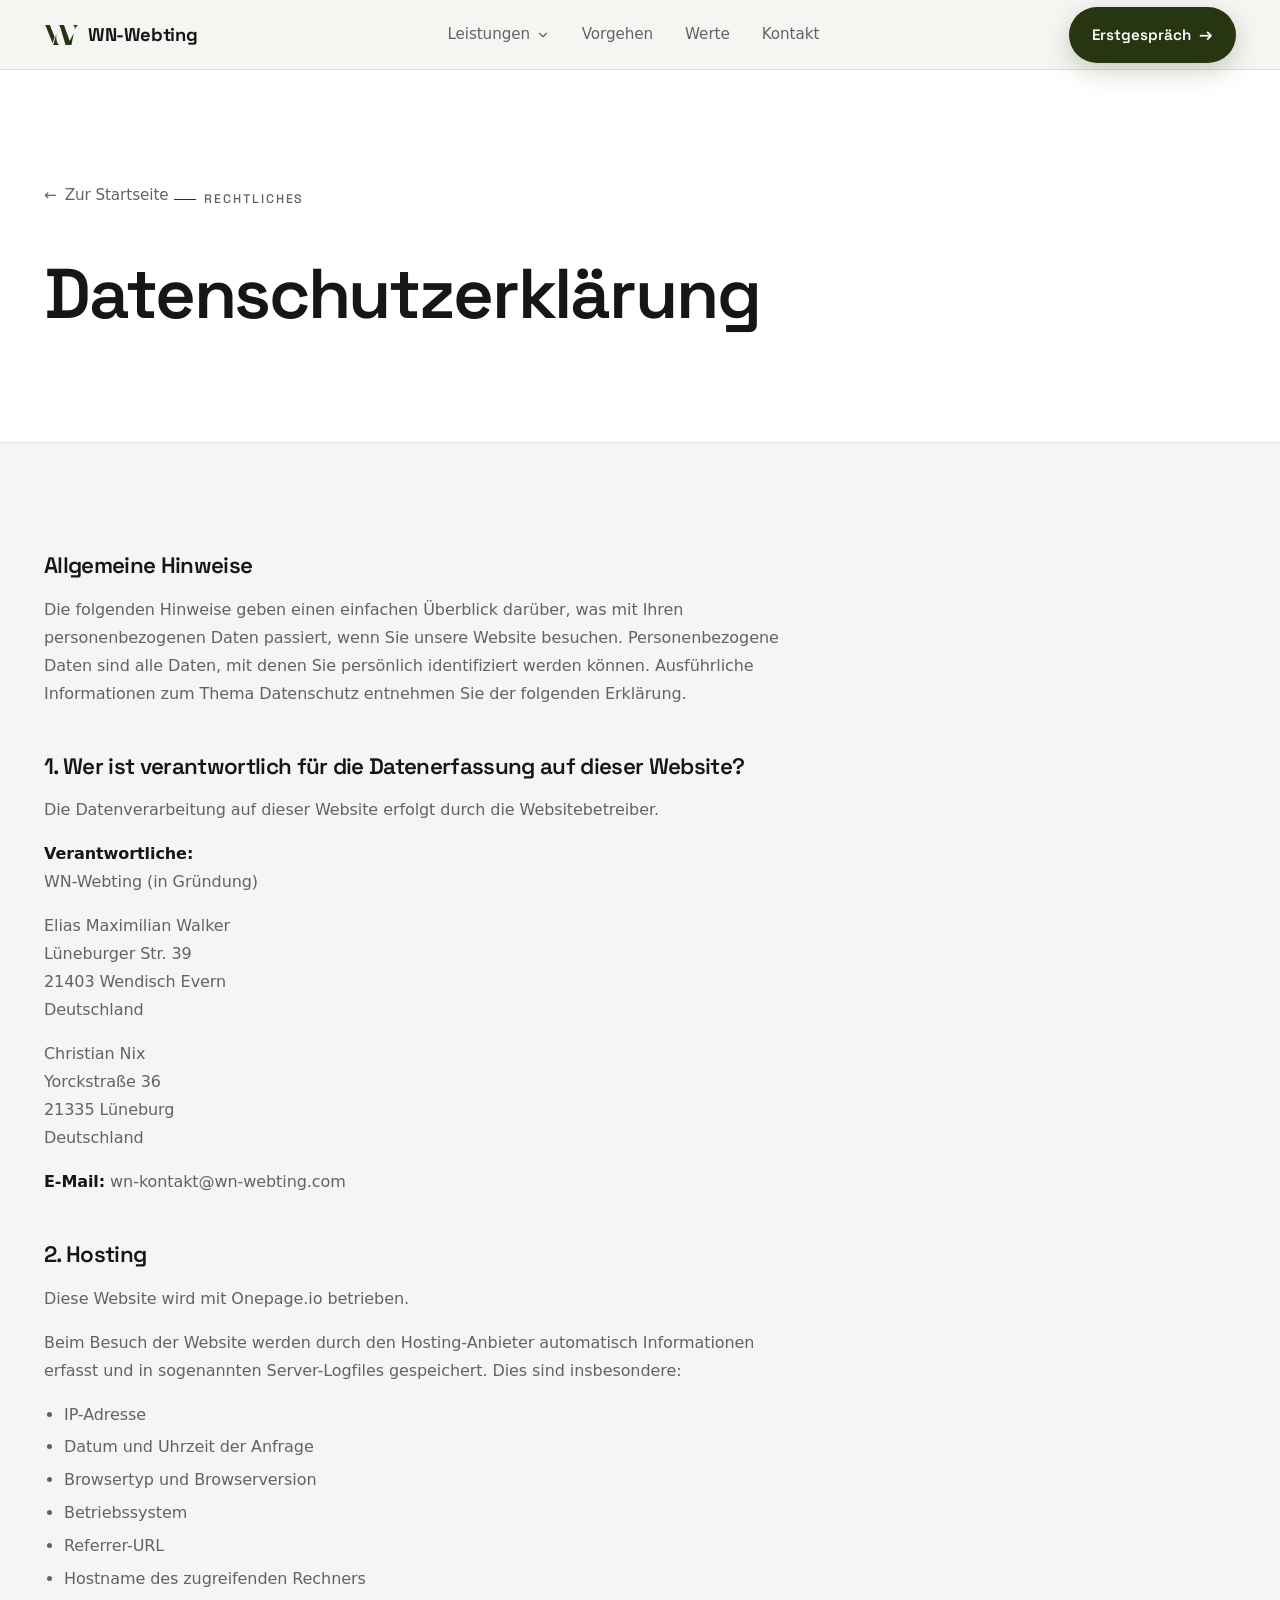
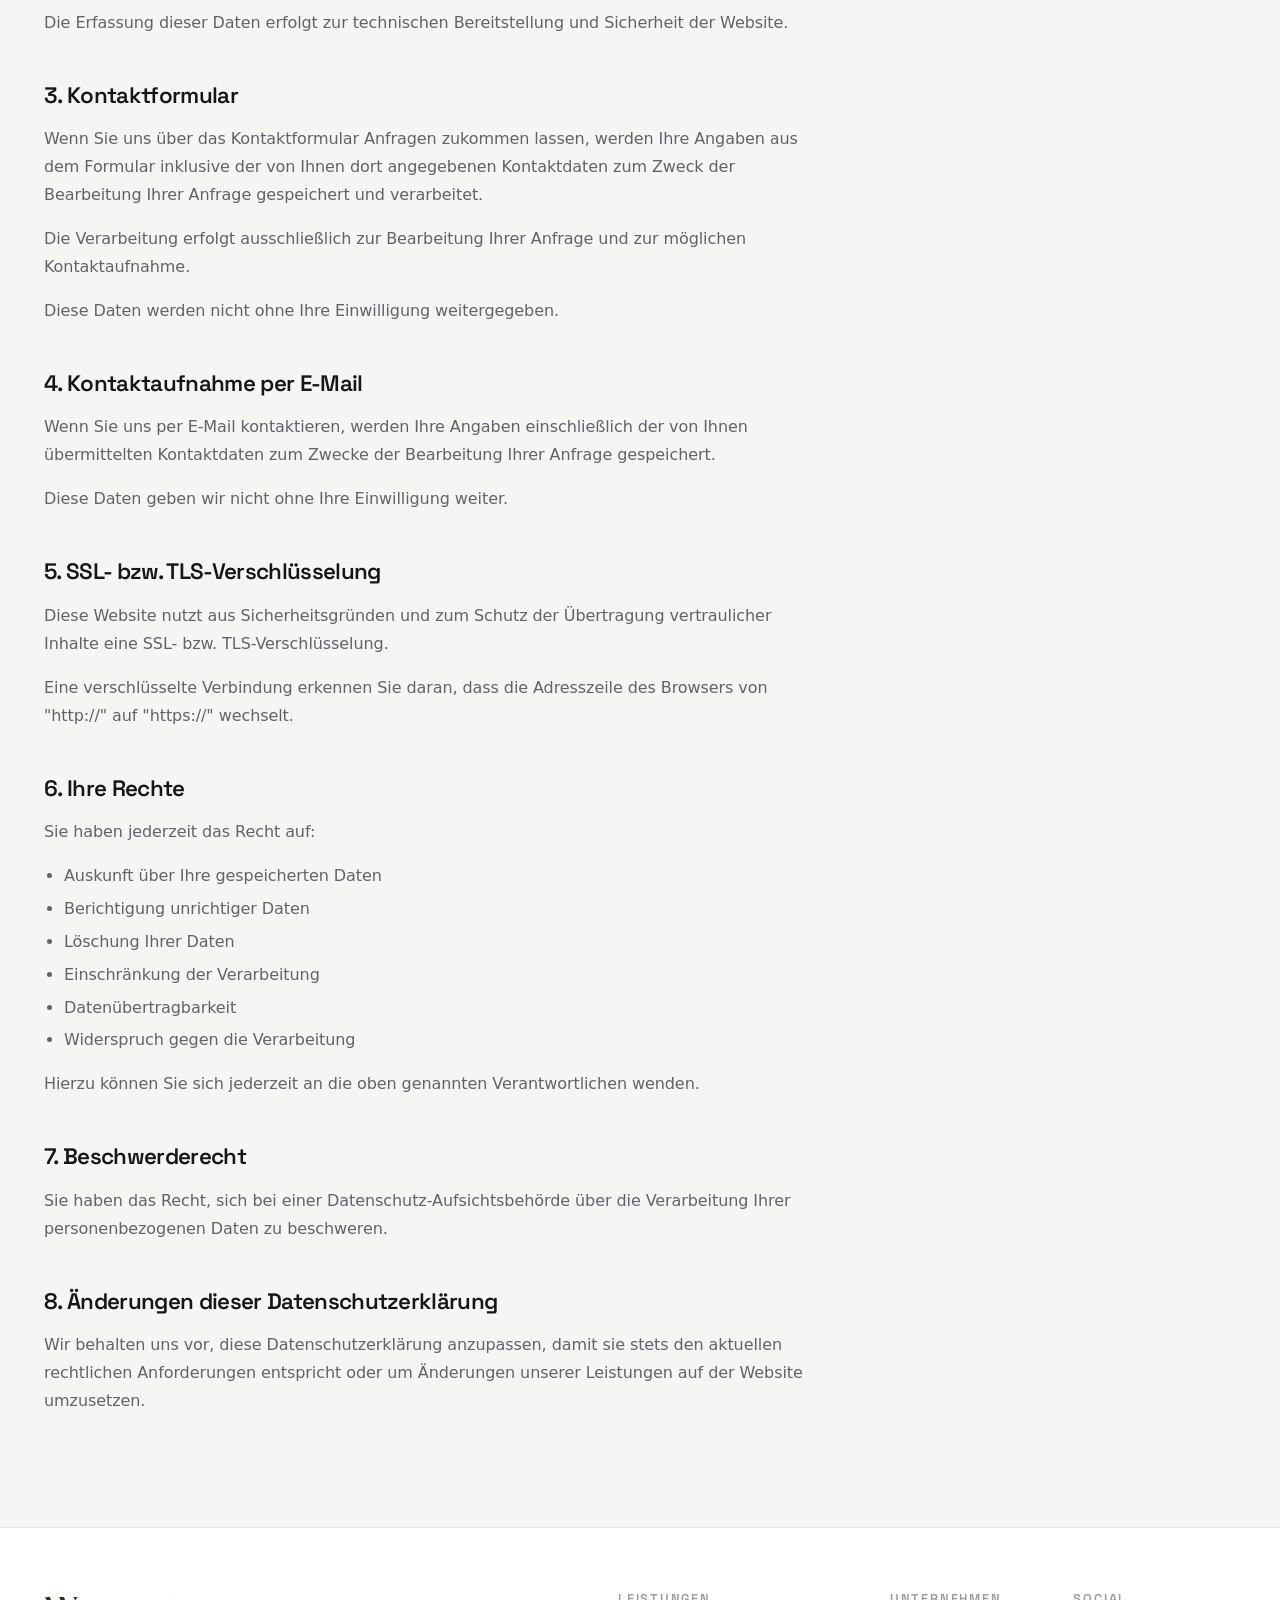
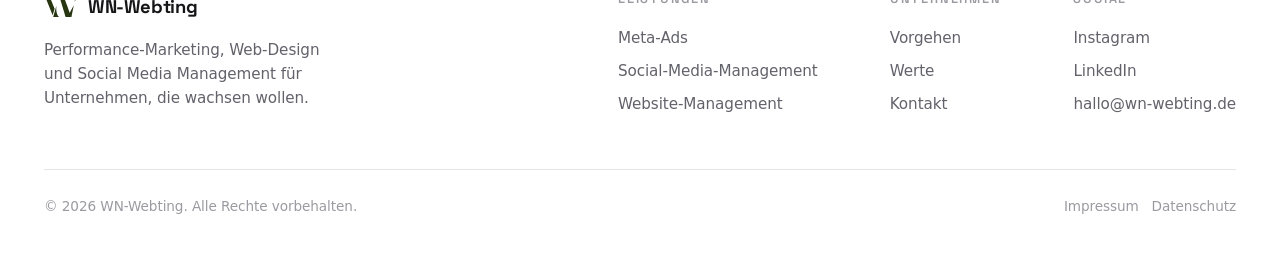
==== datenschutz.html @ 2125e06b "Add files via upload" ====
<!doctype html>
<html lang="de">
<head>
<meta charset="utf-8" />
<meta name="viewport" content="width=device-width, initial-scale=1" />
<title>Datenschutz | WN-Webting</title>
<meta name="description" content="Datenschutzerklärung von WN-Webting: welche Daten wir erheben und wie wir sie verarbeiten." />
<meta name="robots" content="noindex, nofollow" />
<link rel="preconnect" href="https://fonts.googleapis.com" />
<link rel="preconnect" href="https://fonts.gstatic.com" crossorigin />
<link href="https://fonts.googleapis.com/css2?family=Space+Grotesk:wght@400;500;600;700&display=swap" rel="stylesheet" />
<link rel="stylesheet" href="styles.css" />
</head>
<body>

<header class="nav">
  <div class="wrap">
    <a href="index.html" class="brand"><img class="brand-logo" src="logo.svg" alt="WN-Webting Logo" />WN-Webting</a>
    <nav class="nav-links">
      <div class="nav-item">
        <a href="index.html#leistungen">Leistungen <svg class="nav-chevron" viewBox="0 0 24 24" fill="none" stroke="currentColor" stroke-width="2" stroke-linecap="round" stroke-linejoin="round" aria-hidden="true"><path d="M6 9l6 6 6-6"/></svg></a>
        <div class="nav-dropdown">
          <a href="meta-ads.html">Meta-Ads</a>
          <a href="social-media-management.html">Social-Media-Management</a>
          <a href="website-management.html">Website-Management</a>
        </div>
      </div>
      <a href="index.html#vorgehen">Vorgehen</a>
      <a href="index.html#werte">Werte</a>
      <a href="index.html#kontakt">Kontakt</a>
    </nav>
    <div class="nav-cta">
      <a href="index.html#kontakt" class="btn btn-primary" data-magnetic>Erstgespräch <span class="btn-arrow">&rarr;</span></a>
    </div>
  </div>
</header>

<!-- PAGE HERO -->
<section class="page-hero">
  <div class="wrap">
    <a href="index.html" class="back-link"><span aria-hidden="true">&larr;</span> Zur Startseite</a>
    <span class="eyebrow">Rechtliches</span>
    <h1>Datenschutzerklärung</h1>
  </div>
</section>

<!-- LEGAL CONTENT -->
<section>
  <div class="wrap">
    <div class="legal-wrap">

      <div class="legal-block reveal">
        <h2>Allgemeine Hinweise</h2>
        <p>Die folgenden Hinweise geben einen einfachen Überblick darüber, was mit Ihren personenbezogenen Daten passiert, wenn Sie unsere Website besuchen. Personenbezogene Daten sind alle Daten, mit denen Sie persönlich identifiziert werden können. Ausführliche Informationen zum Thema Datenschutz entnehmen Sie der folgenden Erklärung.</p>
      </div>

      <div class="legal-block reveal">
        <h2>1. Wer ist verantwortlich für die Datenerfassung auf dieser Website?</h2>
        <p>Die Datenverarbeitung auf dieser Website erfolgt durch die Websitebetreiber.</p>
        <p>
          <strong>Verantwortliche:</strong><br />
          WN-Webting (in Gründung)
        </p>
        <p>
          Elias Maximilian Walker<br />
          Lüneburger Str. 39<br />
          21403 Wendisch Evern<br />
          Deutschland
        </p>
        <p>
          Christian Nix<br />
          Yorckstraße 36<br />
          21335 Lüneburg<br />
          Deutschland
        </p>
        <p><strong>E-Mail:</strong> wn-kontakt@wn-webting.com</p>
      </div>

      <div class="legal-block reveal">
        <h2>2. Hosting</h2>
        <p>Diese Website wird mit Onepage.io betrieben.</p>
        <p>Beim Besuch der Website werden durch den Hosting-Anbieter automatisch Informationen erfasst und in sogenannten Server-Logfiles gespeichert. Dies sind insbesondere:</p>
        <ul>
          <li>IP-Adresse</li>
          <li>Datum und Uhrzeit der Anfrage</li>
          <li>Browsertyp und Browserversion</li>
          <li>Betriebssystem</li>
          <li>Referrer-URL</li>
          <li>Hostname des zugreifenden Rechners</li>
        </ul>
        <p>Die Erfassung dieser Daten erfolgt zur technischen Bereitstellung und Sicherheit der Website.</p>
      </div>

      <div class="legal-block reveal">
        <h2>3. Kontaktformular</h2>
        <p>Wenn Sie uns über das Kontaktformular Anfragen zukommen lassen, werden Ihre Angaben aus dem Formular inklusive der von Ihnen dort angegebenen Kontaktdaten zum Zweck der Bearbeitung Ihrer Anfrage gespeichert und verarbeitet.</p>
        <p>Die Verarbeitung erfolgt ausschließlich zur Bearbeitung Ihrer Anfrage und zur möglichen Kontaktaufnahme.</p>
        <p>Diese Daten werden nicht ohne Ihre Einwilligung weitergegeben.</p>
      </div>

      <div class="legal-block reveal">
        <h2>4. Kontaktaufnahme per E-Mail</h2>
        <p>Wenn Sie uns per E-Mail kontaktieren, werden Ihre Angaben einschließlich der von Ihnen übermittelten Kontaktdaten zum Zwecke der Bearbeitung Ihrer Anfrage gespeichert.</p>
        <p>Diese Daten geben wir nicht ohne Ihre Einwilligung weiter.</p>
      </div>

      <div class="legal-block reveal">
        <h2>5. SSL- bzw. TLS-Verschlüsselung</h2>
        <p>Diese Website nutzt aus Sicherheitsgründen und zum Schutz der Übertragung vertraulicher Inhalte eine SSL- bzw. TLS-Verschlüsselung.</p>
        <p>Eine verschlüsselte Verbindung erkennen Sie daran, dass die Adresszeile des Browsers von "http://" auf "https://" wechselt.</p>
      </div>

      <div class="legal-block reveal">
        <h2>6. Ihre Rechte</h2>
        <p>Sie haben jederzeit das Recht auf:</p>
        <ul>
          <li>Auskunft über Ihre gespeicherten Daten</li>
          <li>Berichtigung unrichtiger Daten</li>
          <li>Löschung Ihrer Daten</li>
          <li>Einschränkung der Verarbeitung</li>
          <li>Datenübertragbarkeit</li>
          <li>Widerspruch gegen die Verarbeitung</li>
        </ul>
        <p>Hierzu können Sie sich jederzeit an die oben genannten Verantwortlichen wenden.</p>
      </div>

      <div class="legal-block reveal">
        <h2>7. Beschwerderecht</h2>
        <p>Sie haben das Recht, sich bei einer Datenschutz-Aufsichtsbehörde über die Verarbeitung Ihrer personenbezogenen Daten zu beschweren.</p>
      </div>

      <div class="legal-block reveal">
        <h2>8. Änderungen dieser Datenschutzerklärung</h2>
        <p>Wir behalten uns vor, diese Datenschutzerklärung anzupassen, damit sie stets den aktuellen rechtlichen Anforderungen entspricht oder um Änderungen unserer Leistungen auf der Website umzusetzen.</p>
      </div>

    </div>
  </div>
</section>

<footer>
  <div class="wrap">
    <div class="foot-top">
      <div class="foot-brand">
        <div class="brand"><img class="brand-logo" src="logo.svg" alt="WN-Webting Logo" />WN-Webting</div>
        <p>Performance-Marketing, Web-Design und Social Media Management für Unternehmen, die wachsen wollen.</p>
      </div>
      <div class="foot-cols">
        <div class="foot-col">
          <h4>Leistungen</h4>
          <a href="meta-ads.html">Meta-Ads</a>
          <a href="social-media-management.html">Social-Media-Management</a>
          <a href="website-management.html">Website-Management</a>
        </div>
        <div class="foot-col">
          <h4>Unternehmen</h4>
          <a href="index.html#vorgehen">Vorgehen</a>
          <a href="index.html#werte">Werte</a>
          <a href="index.html#kontakt">Kontakt</a>
        </div>
        <div class="foot-col">
          <h4>Social</h4>
          <a href="#" rel="noopener">Instagram</a>
          <a href="#" rel="noopener">LinkedIn</a>
          <a href="mailto:hallo@wn-webting.de">hallo@wn-webting.de</a>
        </div>
      </div>
    </div>
    <div class="foot-bottom">
      <span>&copy; 2026 WN-Webting. Alle Rechte vorbehalten.</span>
      <span><a href="impressum.html">Impressum</a> &nbsp; <a href="datenschutz.html">Datenschutz</a></span>
    </div>
  </div>
</footer>

<script src="app.js"></script>
</body>
</html>
---- styles.css ----
/* ============================================================
   WN-Webting - shared design system (used by all pages)
   Theme lock: LIGHT for the whole site.
   Accent lock: ONE accent (dark olive green #273610) for all action colors.
   Shape rule: media/surfaces = 16px, buttons = pill, inputs = 10px.
   Fonts: Space Grotesk (display) + system sans (body).
   ============================================================ */

:root{
  --bg:        #f5f5f3;   /* clean warm off-white */
  --bg-2:      #ffffff;   /* elevated surface / cards */
  --bg-3:      #ecebe7;   /* tinted band */
  --text:      #161618;
  --muted:     #62626b;
  --muted-2:   #9a9aa1;
  --line:      rgba(0,0,0,.10);
  --line-2:    rgba(0,0,0,.15);
  --accent:    #273610;   /* standout action color - single accent */
  --accent-hover:#34481a;
  --accent-ink:#ffffff;   /* text ON the accent */
  --radius:    16px;
  --radius-sm: 10px;
  --maxw:      1240px;
  --ease:      cubic-bezier(.16,1,.3,1);
  --sans:      system-ui, -apple-system, "Segoe UI", Roboto, Helvetica, Arial, sans-serif;
  --display:   "Space Grotesk", var(--sans);
}

*{ box-sizing:border-box; }
html{ scroll-behavior:smooth; -webkit-text-size-adjust:100%; }
body{
  margin:0;
  background:var(--bg);
  color:var(--text);
  font-family:var(--sans);
  font-size:16px;
  line-height:1.6;
  letter-spacing:-.005em;
  -webkit-font-smoothing:antialiased;
  overflow-x:hidden;
}
h1,h2,h3,h4{ font-family:var(--display); font-weight:600; line-height:1.02; letter-spacing:-.03em; margin:0; }
p{ margin:0; }
a{ color:inherit; text-decoration:none; }
img{ display:block; max-width:100%; }
.wrap{ width:100%; max-width:var(--maxw); margin:0 auto; padding:0 24px; }
.muted{ color:var(--muted); }
.accent{ color:var(--accent); }

/* ---------- buttons (pill) ---------- */
.btn{
  display:inline-flex; align-items:center; gap:.55rem;
  font-family:var(--display); font-weight:600; font-size:.95rem;
  padding:.85rem 1.4rem; border-radius:999px;
  border:1px solid transparent; cursor:pointer;
  transition:transform .18s var(--ease), background .2s var(--ease), color .2s var(--ease), border-color .2s var(--ease);
  will-change:transform; white-space:nowrap;
}
.btn:active{ transform:translateY(1px) scale(.985); }
.btn-primary{ background:var(--accent); color:var(--accent-ink); box-shadow:0 8px 24px rgba(39,54,16,.22); }
.btn-primary:hover{ background:var(--accent-hover); }
.btn-ghost{ background:transparent; color:var(--text); border-color:var(--line-2); }
.btn-ghost:hover{ border-color:var(--text); }
.btn-arrow{ font-size:1.1em; transition:transform .2s var(--ease); }
.btn:hover .btn-arrow{ transform:translateX(3px); }

/* eyebrow (rationed: max 1 per 3 sections) */
.eyebrow{
  display:inline-flex; align-items:center; gap:.5rem;
  font-family:var(--display); font-size:.78rem; font-weight:500;
  letter-spacing:.16em; text-transform:uppercase; color:var(--muted);
}
.eyebrow::before{ content:""; width:22px; height:1px; background:var(--accent); }

/* ---------- nav ---------- */
header.nav{
  position:sticky; top:0; z-index:50; height:70px;
  display:flex; align-items:center;
  background:rgba(245,245,243,.78);
  backdrop-filter:blur(14px) saturate(140%);
  -webkit-backdrop-filter:blur(14px) saturate(140%);
  border-bottom:1px solid var(--line);
}
.nav .wrap{ display:flex; align-items:center; justify-content:space-between; gap:1.5rem; }
.brand{ font-family:var(--display); font-weight:700; font-size:1.15rem; letter-spacing:-.02em; display:flex; align-items:center; gap:.55rem; }
.brand .dot{ width:9px; height:9px; border-radius:999px; background:var(--accent); box-shadow:0 0 12px rgba(39,54,16,.6); flex:0 0 auto; }
.brand-logo{ height:20px; width:auto; flex:0 0 auto; border-radius:3px; display:block; }
.nav-links{ display:flex; align-items:center; gap:2rem; }
.nav-links a{ font-size:.95rem; color:var(--muted); transition:color .2s var(--ease); }
.nav-links a:hover{ color:var(--text); }
.nav-cta{ display:flex; align-items:center; gap:1rem; }

/* ---------- nav dropdown (hover to reveal service subpages) ---------- */
.nav-item{ position:relative; display:flex; align-items:center; }
.nav-item > a{ display:flex; align-items:center; gap:.35rem; }
.nav-chevron{ width:14px; height:14px; transition:transform .2s var(--ease); }
.nav-item:hover .nav-chevron{ transform:rotate(180deg); }
/* invisible bridge: keeps the item "hovered" while the cursor crosses the
   gap between the link and the dropdown, so the menu doesn't close early. */
.nav-item::after{
  content:""; position:absolute; top:100%; left:50%; transform:translateX(-50%);
  width:240px; height:14px;
}
.nav-dropdown{
  position:absolute; top:calc(100% + 10px); left:50%; transform:translate(-50%, 4px);
  min-width:230px; padding:6px;
  background:rgba(245,245,243,.7);
  backdrop-filter:blur(20px) saturate(160%);
  -webkit-backdrop-filter:blur(20px) saturate(160%);
  border:1px solid rgba(0,0,0,.06); border-radius:var(--radius-sm);
  box-shadow:0 16px 40px rgba(0,0,0,.07);
  display:flex; flex-direction:column; gap:1px;
  opacity:0; visibility:hidden; pointer-events:none;
  transition:opacity .16s var(--ease), transform .16s var(--ease), visibility .16s;
  z-index:60;
}
.nav-item:hover .nav-dropdown,
.nav-dropdown:hover{
  opacity:1; visibility:visible; pointer-events:auto; transform:translate(-50%, 0);
}
.nav-dropdown a{
  font-size:.88rem; font-weight:500; color:var(--muted); padding:.6rem .75rem; border-radius:7px;
  transition:background .15s var(--ease), color .15s var(--ease);
}
.nav-dropdown a:hover{ background:rgba(0,0,0,.05); color:var(--text); }

/* ---------- hero (scroll-morph image field, centered composition) ---------- */
.hero{ position:relative; height:100dvh; min-height:640px; overflow:hidden; }
.hero-stage{ position:absolute; inset:0; z-index:1; }
.hero-card{
  position:absolute; left:50%; top:50%;
  width:64px; height:90px; margin:-45px 0 0 -32px;
  border-radius:12px; overflow:hidden; will-change:transform,opacity;
  box-shadow:0 10px 26px rgba(0,0,0,.14); background:#ddd;
}
.hero-card img{ width:100%; height:100%; object-fit:cover; filter:grayscale(1) contrast(1.03); }
.hero-card::after{ content:""; position:absolute; inset:0; background:rgba(39,54,16,.06); }

.hero-center{
  position:absolute; inset:0; z-index:10; pointer-events:none;
  display:flex; flex-direction:column; align-items:center; justify-content:center;
  text-align:center; padding:0 24px;
}
/* soft spotlight scrim: keeps copy readable above the image ring on every screen.
   z-index:-1 sits above the card stage (z1) but below the hero text. */
.hero-center::before{
  content:""; position:absolute; left:50%; top:50%; transform:translate(-50%,-50%);
  width:min(760px,94vw); height:min(560px,72vh); z-index:-1; pointer-events:none;
  background:radial-gradient(closest-side, var(--bg) 46%, rgba(245,245,243,.7) 66%, rgba(245,245,243,0) 82%);
  filter:blur(6px);
}
.hero-center > *{ pointer-events:auto; }
.hero-center .eyebrow{ justify-content:center; }
.hero h1{ font-size:clamp(2.6rem, 6.4vw, 5rem); margin:1.2rem 0 0; max-width:16ch; }
.hero h1 em{ font-style:italic; color:var(--accent); }
.hero-sub{ font-size:1.12rem; color:var(--muted); margin:1.3rem auto 0; max-width:38ch; }
.hero-actions{ display:flex; gap:.9rem; margin-top:2rem; flex-wrap:wrap; justify-content:center; }

/* ---------- logo marquee (the ONE marquee on the page) ---------- */
.proof{ border-top:1px solid var(--line); border-bottom:1px solid var(--line); padding:34px 0; background:var(--bg-2); }
.proof-label{ text-align:center; font-size:.85rem; color:var(--muted-2); margin-bottom:22px; }
.marquee{ position:relative; overflow:hidden; -webkit-mask-image:linear-gradient(90deg, transparent, #000 12%, #000 88%, transparent); mask-image:linear-gradient(90deg, transparent, #000 12%, #000 88%, transparent); }
.marquee-track{ display:flex; gap:64px; width:max-content; animation:scroll 34s linear infinite; }
.marquee:hover .marquee-track{ animation-play-state:paused; }
.marquee img{ height:26px; opacity:.5; filter:grayscale(1); transition:opacity .2s var(--ease); }
.marquee img:hover{ opacity:1; }
@keyframes scroll{ to{ transform:translateX(-50%); } }

/* ---------- section shell ---------- */
section:not(.hero){ padding:112px 0; }
.sec-head{ max-width:60ch; margin-bottom:56px; }
.sec-head h2{ font-size:clamp(2rem, 4vw, 3.1rem); margin-top:1rem; }
.sec-head p{ color:var(--muted); margin-top:1.1rem; font-size:1.08rem; }

/* ---------- services (3 cards: image, title, text, button) ---------- */
.services-grid{ display:grid; grid-template-columns:repeat(3,1fr); gap:28px; }
.service-card{ display:flex; flex-direction:column; }
.service-media{ border-radius:var(--radius); overflow:hidden; aspect-ratio:16/11; margin-bottom:26px; background:var(--bg-3); }
.service-media img{ width:100%; height:100%; object-fit:cover; transition:transform .6s var(--ease); }
.service-card:hover .service-media img{ transform:scale(1.03); }
.photo-muted{ filter:grayscale(0.9) contrast(1.05) brightness(0.97); }
.service-card h3{ font-size:1.65rem; margin:0 0 1rem; }
.service-card p{ color:var(--muted); font-size:1rem; flex:1 0 auto; }
.service-card .btn{ margin-top:1.8rem; align-self:flex-start; }

/* ---------- results band (full-width metrics, no cards) ---------- */
.results{ background:var(--bg-3); border-top:1px solid var(--line); border-bottom:1px solid var(--line); }
.metrics{ display:grid; grid-template-columns:repeat(4,1fr); gap:0; }
.metric{ padding:14px 28px 14px 0; border-right:1px solid var(--line); }
.metric:last-child{ border-right:none; }
.metric b{ font-family:var(--display); font-weight:600; font-size:clamp(2.6rem,5vw,3.8rem); line-height:1; display:block; letter-spacing:-.04em; }
.metric span{ display:block; margin-top:.7rem; color:var(--muted); font-size:.98rem; }
.results-note{ margin-top:34px; font-size:.82rem; color:var(--muted-2); }

/* ---------- process (4 numbered cards with icon) ---------- */
.process-grid{ display:grid; grid-template-columns:repeat(4,1fr); gap:22px; }
.pstep{
  background:var(--bg-2); border:1px solid var(--line); border-radius:var(--radius);
  padding:34px 28px;
  transition:transform .25s var(--ease), box-shadow .25s var(--ease);
}
.pstep:hover{ transform:translateY(-3px); box-shadow:0 18px 40px rgba(0,0,0,.06); }
.pstep-n{ font-family:var(--display); font-size:2.2rem; font-weight:700; letter-spacing:-.04em; }
.icon-tile{
  width:56px; height:56px; border-radius:14px; background:var(--bg-3);
  display:flex; align-items:center; justify-content:center; margin:24px 0 20px;
  color:var(--text);
}
.icon-tile svg{ width:26px; height:26px; }
.pstep h3{ font-size:1.35rem; margin:0 0 .7rem; }
.pstep p{ color:var(--muted); font-size:.98rem; }

/* ---------- values (left headline + 2x2 card grid) ---------- */
.values-layout{ display:grid; grid-template-columns:1fr 1.15fr; gap:64px; align-items:start; }
.values-head h2{ font-size:clamp(2rem,4vw,3.1rem); }
.values-head p{ color:var(--muted); margin-top:1.2rem; font-size:1.08rem; max-width:44ch; }
.values-grid{ display:grid; grid-template-columns:1fr 1fr; gap:20px; }
.value-card{
  background:var(--bg-2); border:1px solid var(--line); border-radius:var(--radius);
  padding:32px 28px;
  transition:transform .25s var(--ease), box-shadow .25s var(--ease);
}
.value-card:hover{ transform:translateY(-3px); box-shadow:0 18px 40px rgba(0,0,0,.06); }
.value-card .icon-tile{ margin:0 0 20px; }
.value-card h3{ font-size:1.25rem; margin:0 0 .7rem; }
.value-card p{ color:var(--muted); font-size:.95rem; }

/* ---------- CTA + form ---------- */
.cta-inner{
  border:1px solid var(--line-2); border-radius:calc(var(--radius) + 6px);
  background:
    radial-gradient(120% 120% at 100% 0%, rgba(39,54,16,.08), transparent 55%),
    var(--bg-2);
  padding:64px; display:grid; grid-template-columns:1fr 1fr; gap:56px; align-items:center;
}
.cta-inner h2{ font-size:clamp(2rem,4vw,3rem); }
.cta-inner p{ color:var(--muted); margin-top:1.2rem; max-width:40ch; }
form{ display:grid; gap:18px; }
.field{ display:grid; gap:8px; }
.field label{ font-size:.86rem; color:var(--text); font-family:var(--display); font-weight:500; }
.field input, .field textarea, .field select{
  width:100%; background:var(--bg); border:1px solid var(--line-2); color:var(--text);
  border-radius:var(--radius-sm); padding:.85rem 1rem; font-family:var(--sans); font-size:1rem;
  transition:border-color .2s var(--ease), box-shadow .2s var(--ease);
}
.field input::placeholder, .field textarea::placeholder{ color:var(--muted-2); }
.field input:focus, .field textarea:focus, .field select:focus{ outline:none; border-color:var(--accent); box-shadow:0 0 0 3px rgba(39,54,16,.15); }
.field textarea{ min-height:96px; resize:vertical; }
form .btn-primary{ justify-content:center; margin-top:4px; }
.form-note{ font-size:.8rem; color:var(--muted-2); text-align:center; }
.form-ok{ display:none; padding:1rem; border:1px solid var(--accent); border-radius:var(--radius-sm); color:var(--accent); font-family:var(--display); text-align:center; }
.form-error{ display:none; padding:1rem; border:1px solid #c0392b40; background:#c0392b0d; border-radius:var(--radius-sm); color:#b3261e; font-family:var(--display); font-size:.92rem; text-align:center; }

/* ---------- footer ---------- */
footer{ border-top:1px solid var(--line); padding:64px 0 40px; background:var(--bg-2); }
.foot-top{ display:flex; justify-content:space-between; gap:40px; flex-wrap:wrap; margin-bottom:48px; }
.foot-brand{ max-width:30ch; }
.foot-brand p{ color:var(--muted); margin-top:1rem; font-size:.95rem; }
.foot-cols{ display:flex; gap:72px; flex-wrap:wrap; }
.foot-col h4{ font-size:.8rem; text-transform:uppercase; letter-spacing:.14em; color:var(--muted-2); font-family:var(--display); font-weight:600; margin-bottom:1rem; }
.foot-col a{ display:block; color:var(--muted); font-size:.95rem; padding:.28rem 0; transition:color .2s var(--ease); }
.foot-col a:hover{ color:var(--text); }
.foot-bottom{ display:flex; justify-content:space-between; gap:20px; flex-wrap:wrap; padding-top:26px; border-top:1px solid var(--line); color:var(--muted-2); font-size:.85rem; }

/* ---------- scroll reveal ---------- */
.reveal{ opacity:0; transform:translateY(26px); transition:opacity .7s var(--ease), transform .7s var(--ease); }
.reveal.in{ opacity:1; transform:none; }

/* ============================================================
   SUBPAGE STYLES (service detail pages)
   ============================================================ */

/* page hero (no ring animation - a clean editorial banner) */
.page-hero{ position:relative; padding:72px 0 40px; background:var(--bg-2); border-bottom:1px solid var(--line); }
.back-link{ display:inline-flex; align-items:center; gap:.5rem; color:var(--muted); font-size:.95rem; margin-bottom:2rem; transition:color .2s var(--ease); }
.back-link:hover{ color:var(--text); }
.page-hero h1{ font-size:clamp(2.6rem,6vw,4.4rem); margin:1.2rem 0 0; max-width:16ch; }
.page-hero .lead{ font-size:1.2rem; color:var(--muted); margin-top:1.5rem; max-width:56ch; }
.page-hero .hero-actions{ justify-content:flex-start; margin-top:2.4rem; }

/* ---------- page-hero video background (opt-in via modifier; used on the
   Meta-Ads, Website-Management and Social-Media-Management hero sections) ---------- */
.page-hero--video{ overflow:hidden; border-bottom-color:transparent; }
.hero-video-wrap{
  position:absolute; inset:0; z-index:0; overflow:hidden; pointer-events:none;
}
.hero-video{
  position:absolute; inset:0; width:100%; height:100%;
  object-fit:cover; transform:translateZ(0); backface-visibility:hidden;
}
.hero-video-overlay{
  position:absolute; inset:0;
  background:linear-gradient(
    to bottom,
    rgba(255,255,255,.15) 0%,
    rgba(255,255,255,.05) 50%,
    rgba(255,255,255,.35) 100%
  );
}
/* Soft corner patch that hides the source clips' bottom-right watermark.
   Radial + generous size so it still covers the mark across breakpoints,
   without reading as an obvious box -- it just blends into the overlay. */
.hero-video-watermark-mask{
  position:absolute; right:0; bottom:0;
  width:min(28%, 320px); height:min(26%, 240px);
  min-width:160px; min-height:120px;
  background:radial-gradient(circle at 100% 100%, rgba(245,245,243,.98) 0%, rgba(245,245,243,.98) 60%, rgba(245,245,243,0) 88%);
}
.page-hero--video .wrap{ position:relative; z-index:2; }
/* video-bg pages read fine as dark text on the light overlay; no color changes needed */

@media (prefers-reduced-motion: reduce){
  .hero-video{ transform:none !important; opacity:1 !important; }
}

/* detail (rich text) section: two-column intro + content */
.detail-grid{ display:grid; grid-template-columns:1fr 1.1fr; gap:64px; align-items:start; }
.detail-copy h2{ font-size:clamp(1.8rem,3.4vw,2.6rem); }
.detail-copy p{ color:var(--muted); margin-top:1.2rem; font-size:1.06rem; }
.detail-copy p + p{ margin-top:1rem; }

/* what's included: checklist */
.check-list{ list-style:none; padding:0; margin:0; display:grid; gap:16px; }
.check-list li{ display:flex; gap:14px; align-items:flex-start; }
.check-list .tick{
  flex:0 0 auto; width:26px; height:26px; border-radius:999px;
  background:var(--accent); color:#fff; display:flex; align-items:center; justify-content:center; margin-top:2px;
}
.check-list .tick svg{ width:15px; height:15px; }
.check-list b{ display:block; font-family:var(--display); font-weight:600; font-size:1.05rem; }
.check-list span{ color:var(--muted); font-size:.98rem; }

/* deliverables grid (cards) */
.feature-grid{ display:grid; grid-template-columns:repeat(3,1fr); gap:20px; }
.feature-card{ background:var(--bg-2); border:1px solid var(--line); border-radius:var(--radius); padding:30px 26px; }
.feature-card .icon-tile{ margin:0 0 18px; }
.feature-card h3{ font-size:1.2rem; margin:0 0 .6rem; }
.feature-card p{ color:var(--muted); font-size:.96rem; }

/* faq */
.faq{ display:grid; gap:0; border-top:1px solid var(--line); max-width:820px; }
.faq details{ border-bottom:1px solid var(--line); padding:22px 0; }
.faq summary{ font-family:var(--display); font-weight:600; font-size:1.15rem; cursor:pointer; list-style:none; display:flex; justify-content:space-between; gap:1rem; }
.faq summary::-webkit-details-marker{ display:none; }
.faq summary::after{ content:"+"; color:var(--accent); font-size:1.4rem; line-height:1; transition:transform .2s var(--ease); }
.faq details[open] summary::after{ transform:rotate(45deg); }
.faq p{ color:var(--muted); margin-top:.9rem; max-width:70ch; }

/* contact section for a single service */
.service-contact{ background:var(--bg-3); border-top:1px solid var(--line); }
.contact-badge{
  display:inline-flex; align-items:center; gap:.55rem; background:var(--bg-2);
  border:1px solid var(--line-2); border-radius:999px; padding:.4rem .9rem;
  font-family:var(--display); font-weight:600; font-size:.85rem; margin-bottom:1.4rem;
}
.contact-badge .dot{ width:8px; height:8px; border-radius:999px; background:var(--accent); }

/* ---------- legal pages (Impressum, Datenschutz) ---------- */
.legal-wrap{ max-width:760px; }
.legal-wrap h2{ font-size:1.4rem; margin:0 0 1.1rem; }
.legal-block{ margin-bottom:3rem; }
.legal-block:last-child{ margin-bottom:0; }
.legal-wrap p{ color:var(--muted); font-size:1rem; line-height:1.75; margin-bottom:1rem; }
.legal-wrap p:last-child{ margin-bottom:0; }
.legal-wrap ul{ margin:0 0 1rem; padding-left:1.25rem; color:var(--muted); line-height:1.75; }
.legal-wrap li{ margin-bottom:.3rem; }
.legal-wrap strong{ color:var(--text); font-weight:600; }

/* ---------- responsive ---------- */
@media (max-width:960px){
  .nav-links{ display:none; }
  .hero h1{ font-size:clamp(2.2rem,9vw,3.4rem); }
  .bento{ grid-template-columns:1fr; }
  .cell.lead{ grid-row:auto; }
  .metrics{ grid-template-columns:1fr 1fr; gap:1px; background:var(--line); }
  .metric{ background:var(--bg-3); padding:26px; border:none; }
  .services-grid{ grid-template-columns:1fr; }
  .process-grid{ grid-template-columns:1fr 1fr; }
  .values-layout{ grid-template-columns:1fr; gap:40px; }
  .cta-inner{ grid-template-columns:1fr; padding:36px 26px; gap:32px; }
  .detail-grid{ grid-template-columns:1fr; gap:36px; }
  .feature-grid{ grid-template-columns:1fr 1fr; }
}
@media (max-width:520px){
  .wrap{ padding:0 18px; }
  section:not(.hero){ padding:80px 0; }
  .metrics{ grid-template-columns:1fr; }
  .process-grid{ grid-template-columns:1fr; }
  .values-grid{ grid-template-columns:1fr; }
  .feature-grid{ grid-template-columns:1fr; }
}

/* ---------- reduced motion ---------- */
@media (prefers-reduced-motion:reduce){
  *{ animation-duration:.001ms !important; animation-iteration-count:1 !important; transition-duration:.001ms !important; scroll-behavior:auto !important; }
  .reveal{ opacity:1; transform:none; }
  .marquee-track{ animation:none; }
}
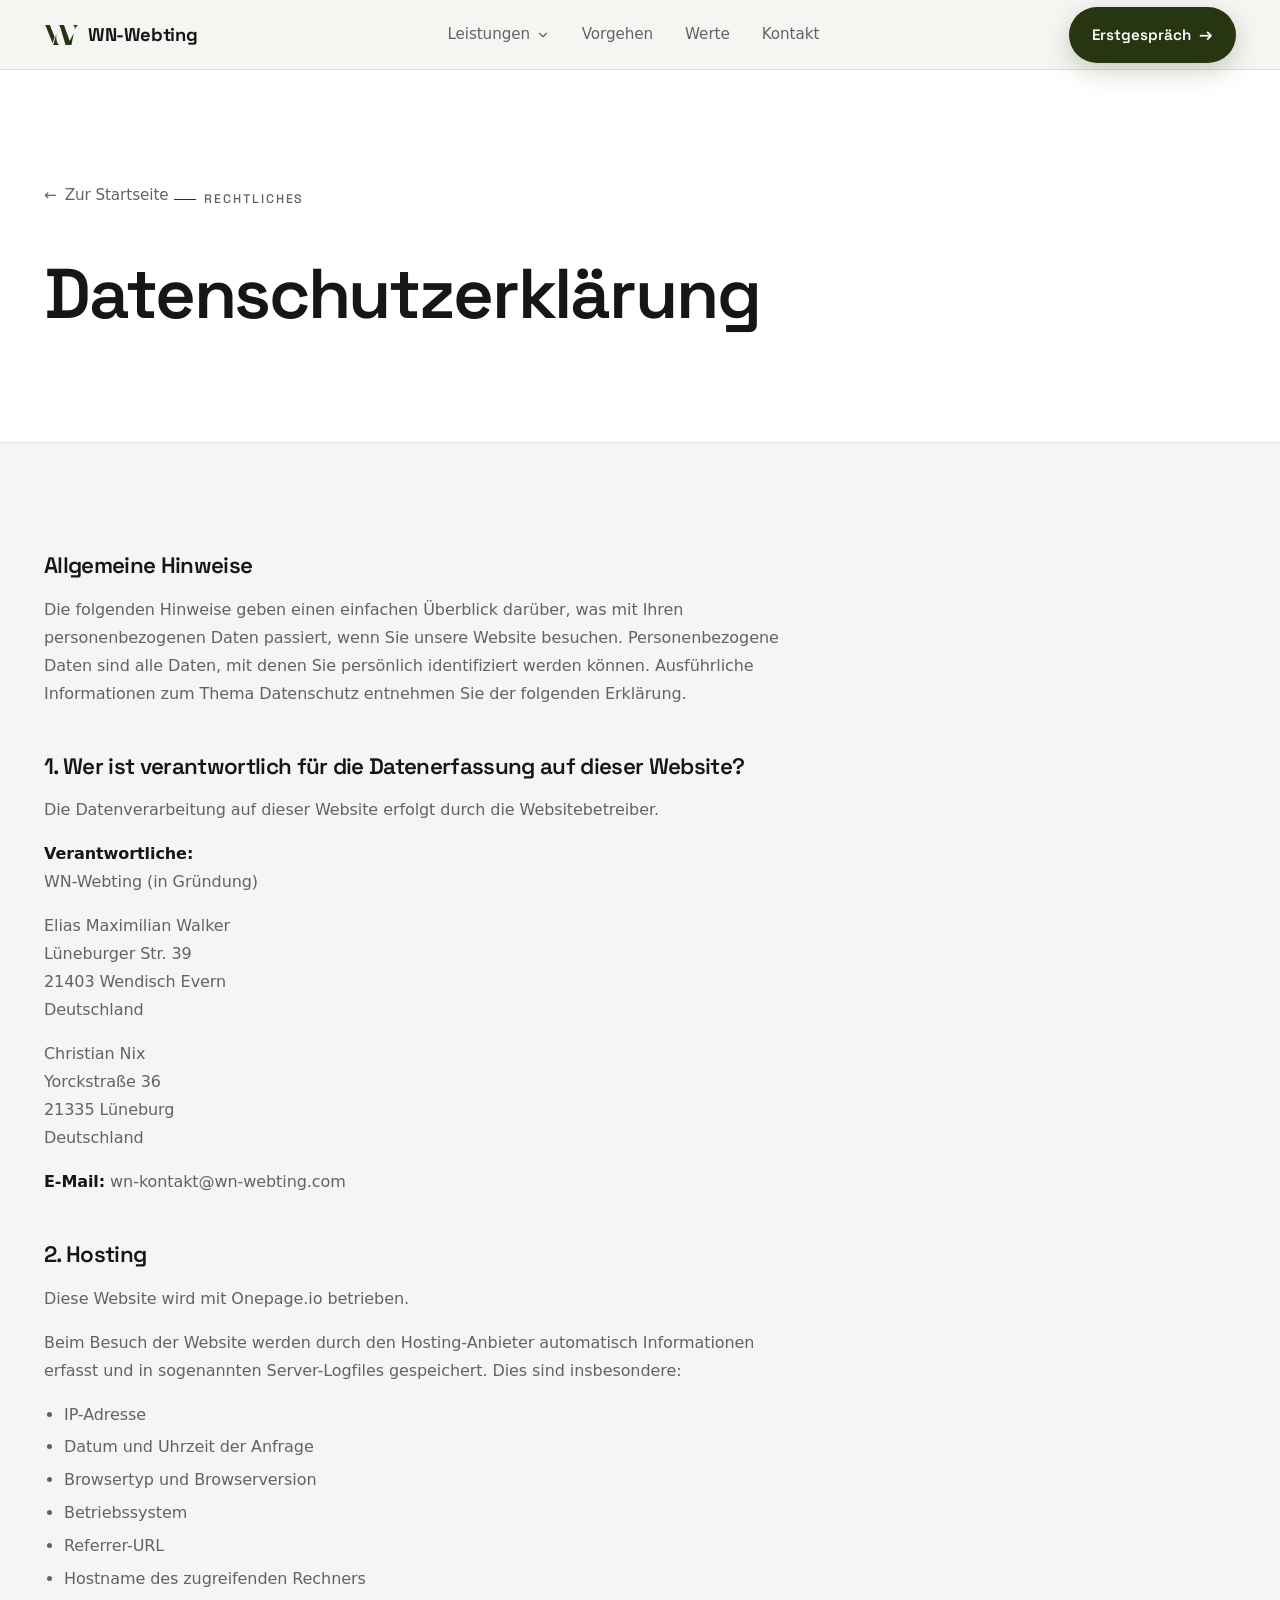
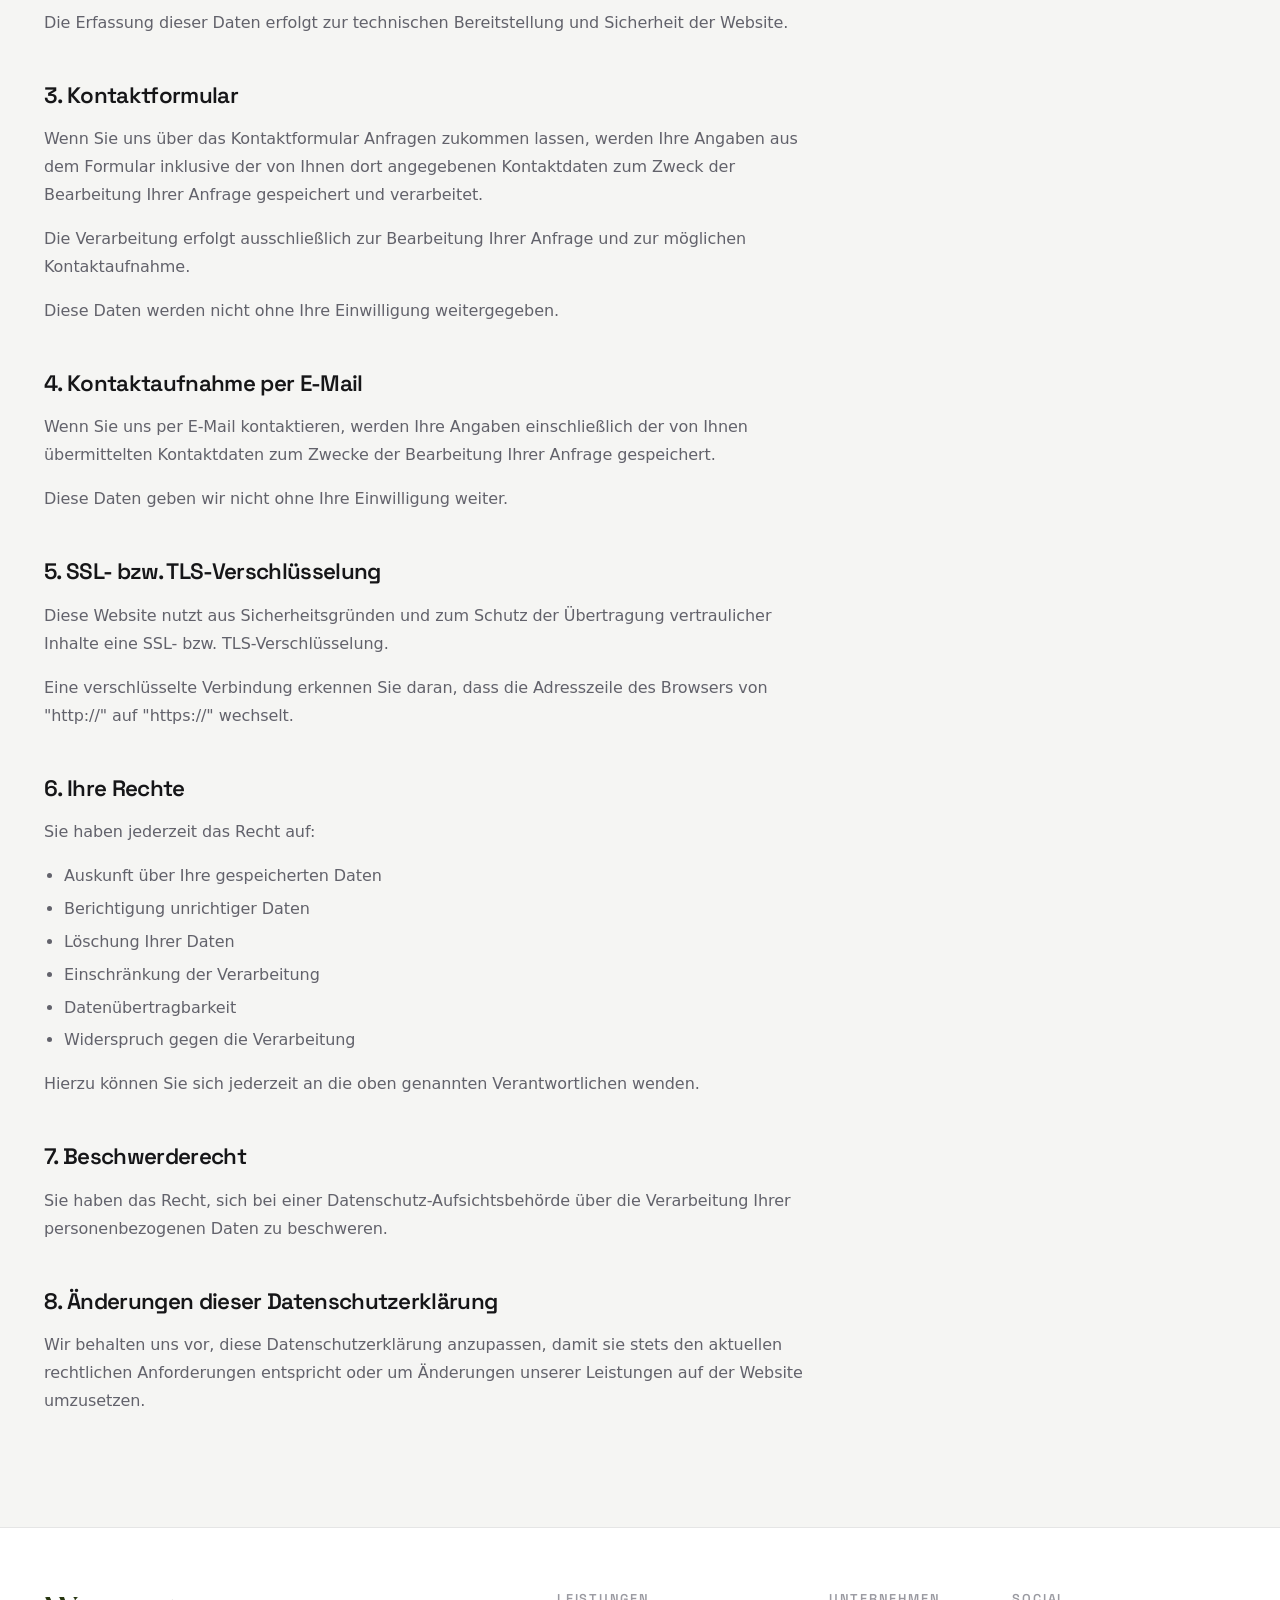
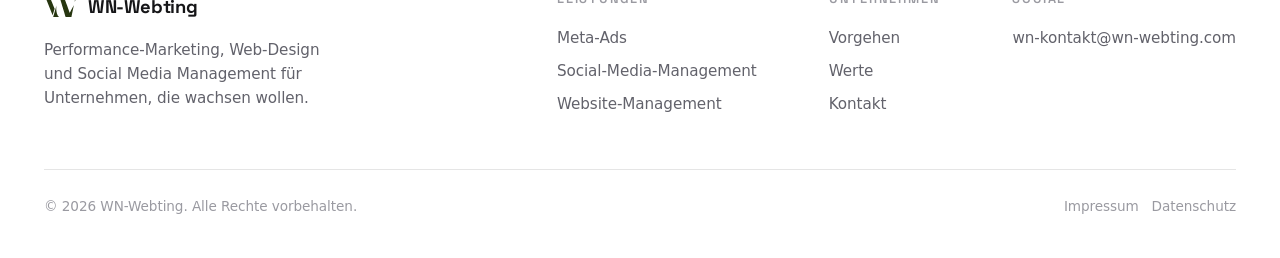
==== commit baeb899a: "Add files via upload" ====
--- a/datenschutz.html
+++ b/datenschutz.html
@@ -160,9 +160,7 @@
         </div>
         <div class="foot-col">
           <h4>Social</h4>
-          <a href="#" rel="noopener">Instagram</a>
-          <a href="#" rel="noopener">LinkedIn</a>
-          <a href="mailto:hallo@wn-webting.de">hallo@wn-webting.de</a>
+          <a href="mailto:wn-kontakt@wn-webting.com">wn-kontakt@wn-webting.com</a>
         </div>
       </div>
     </div>
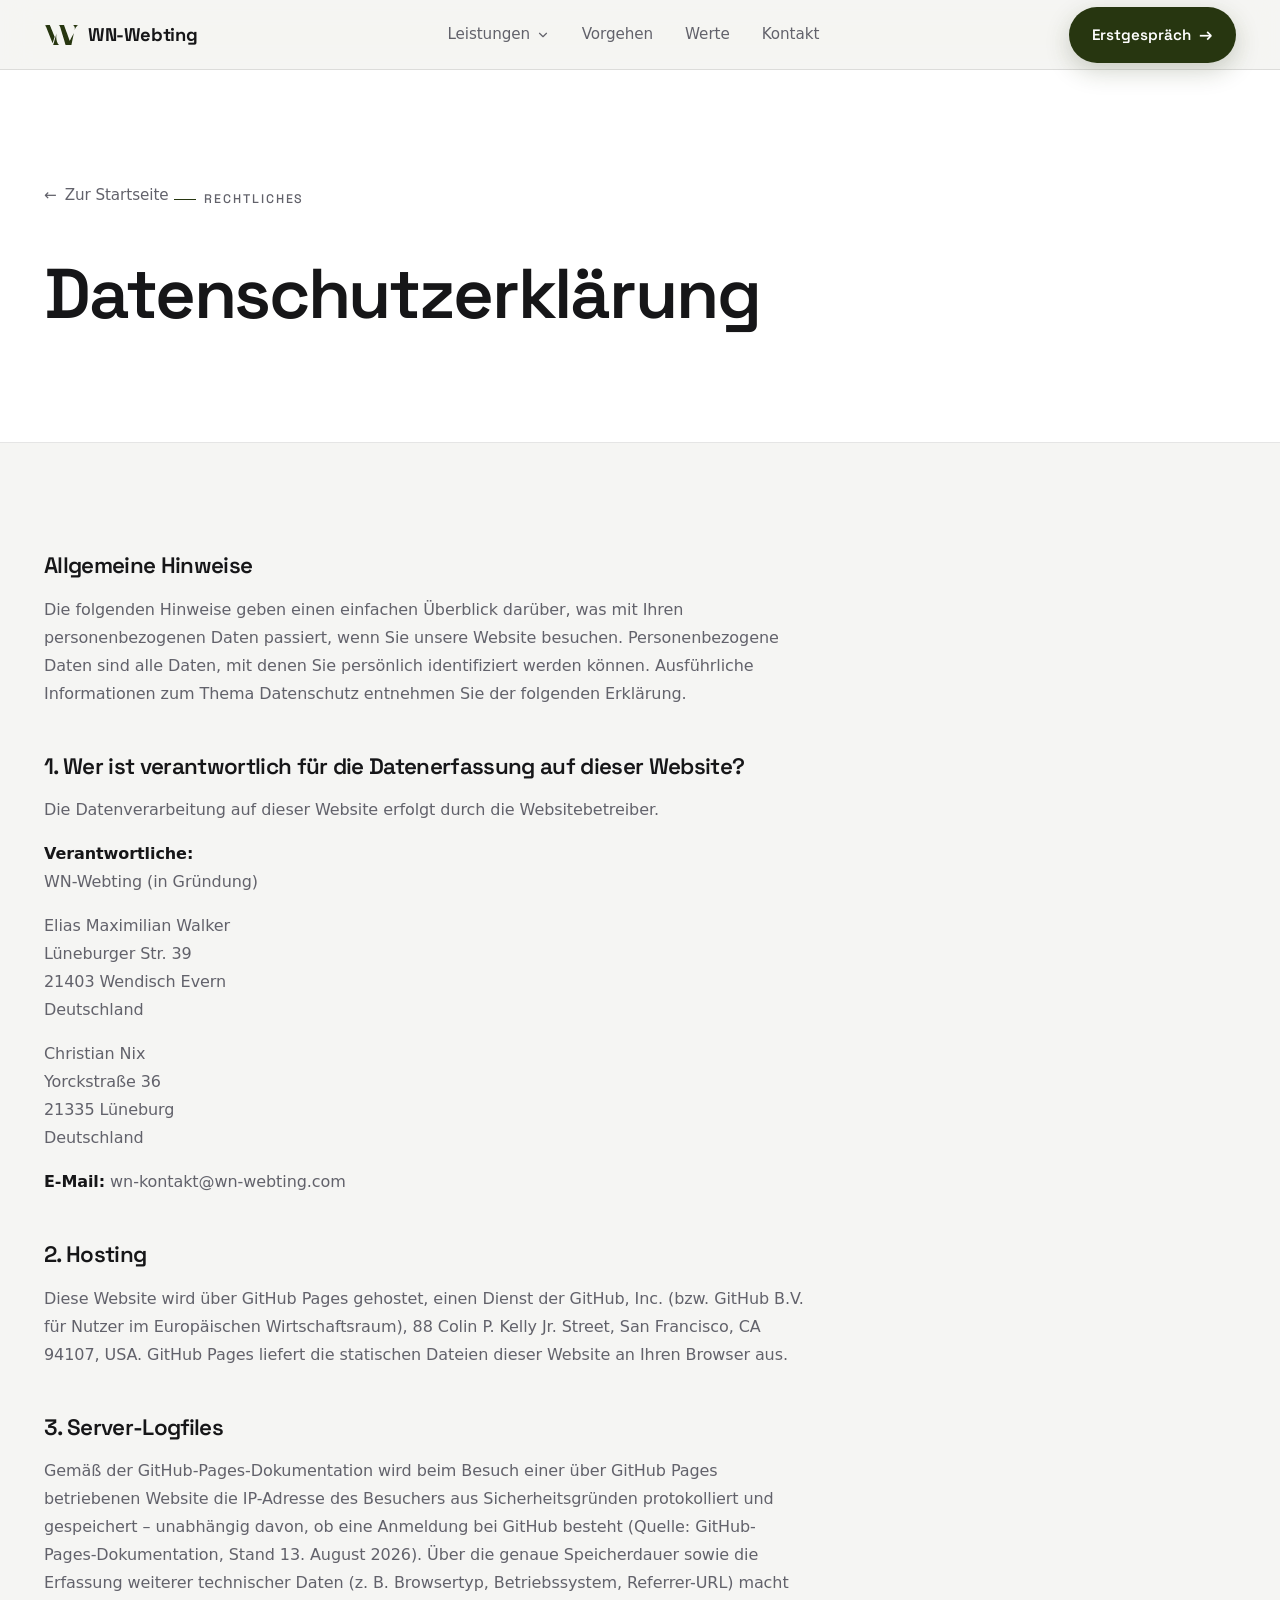
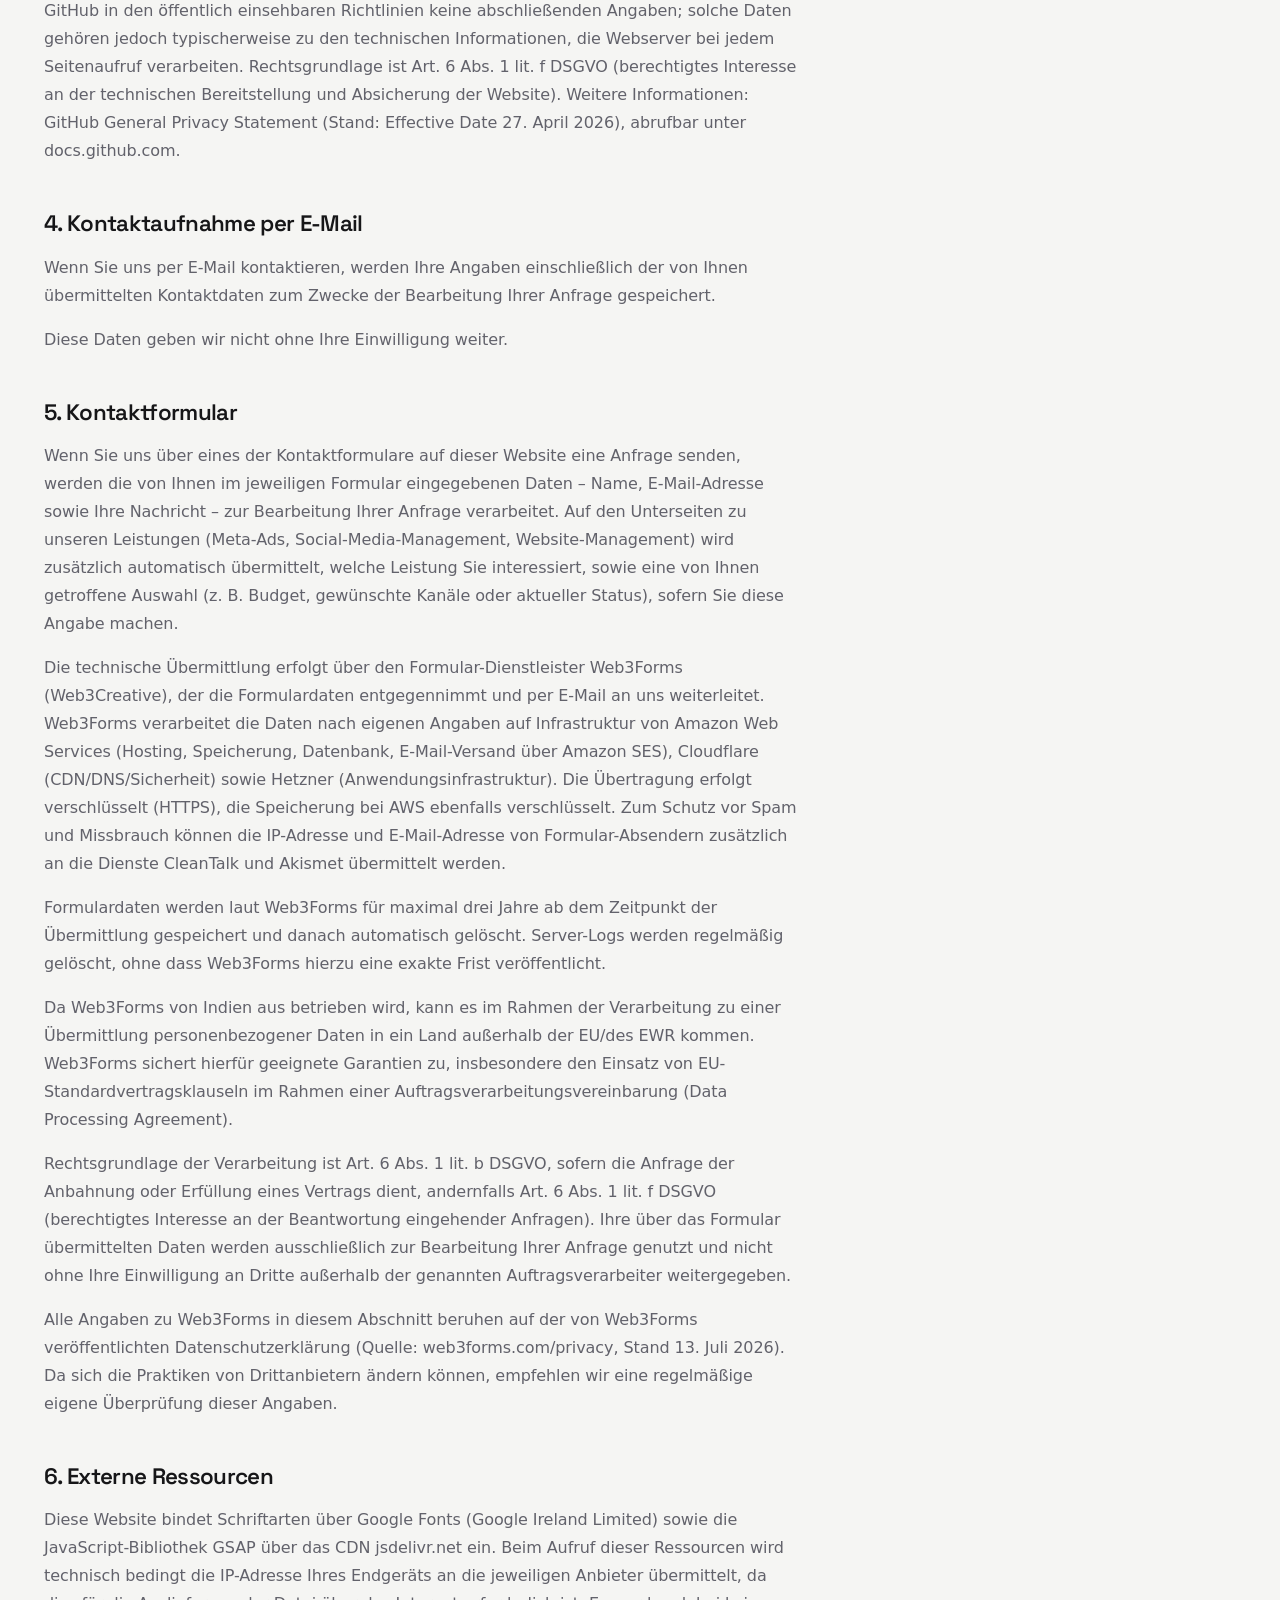
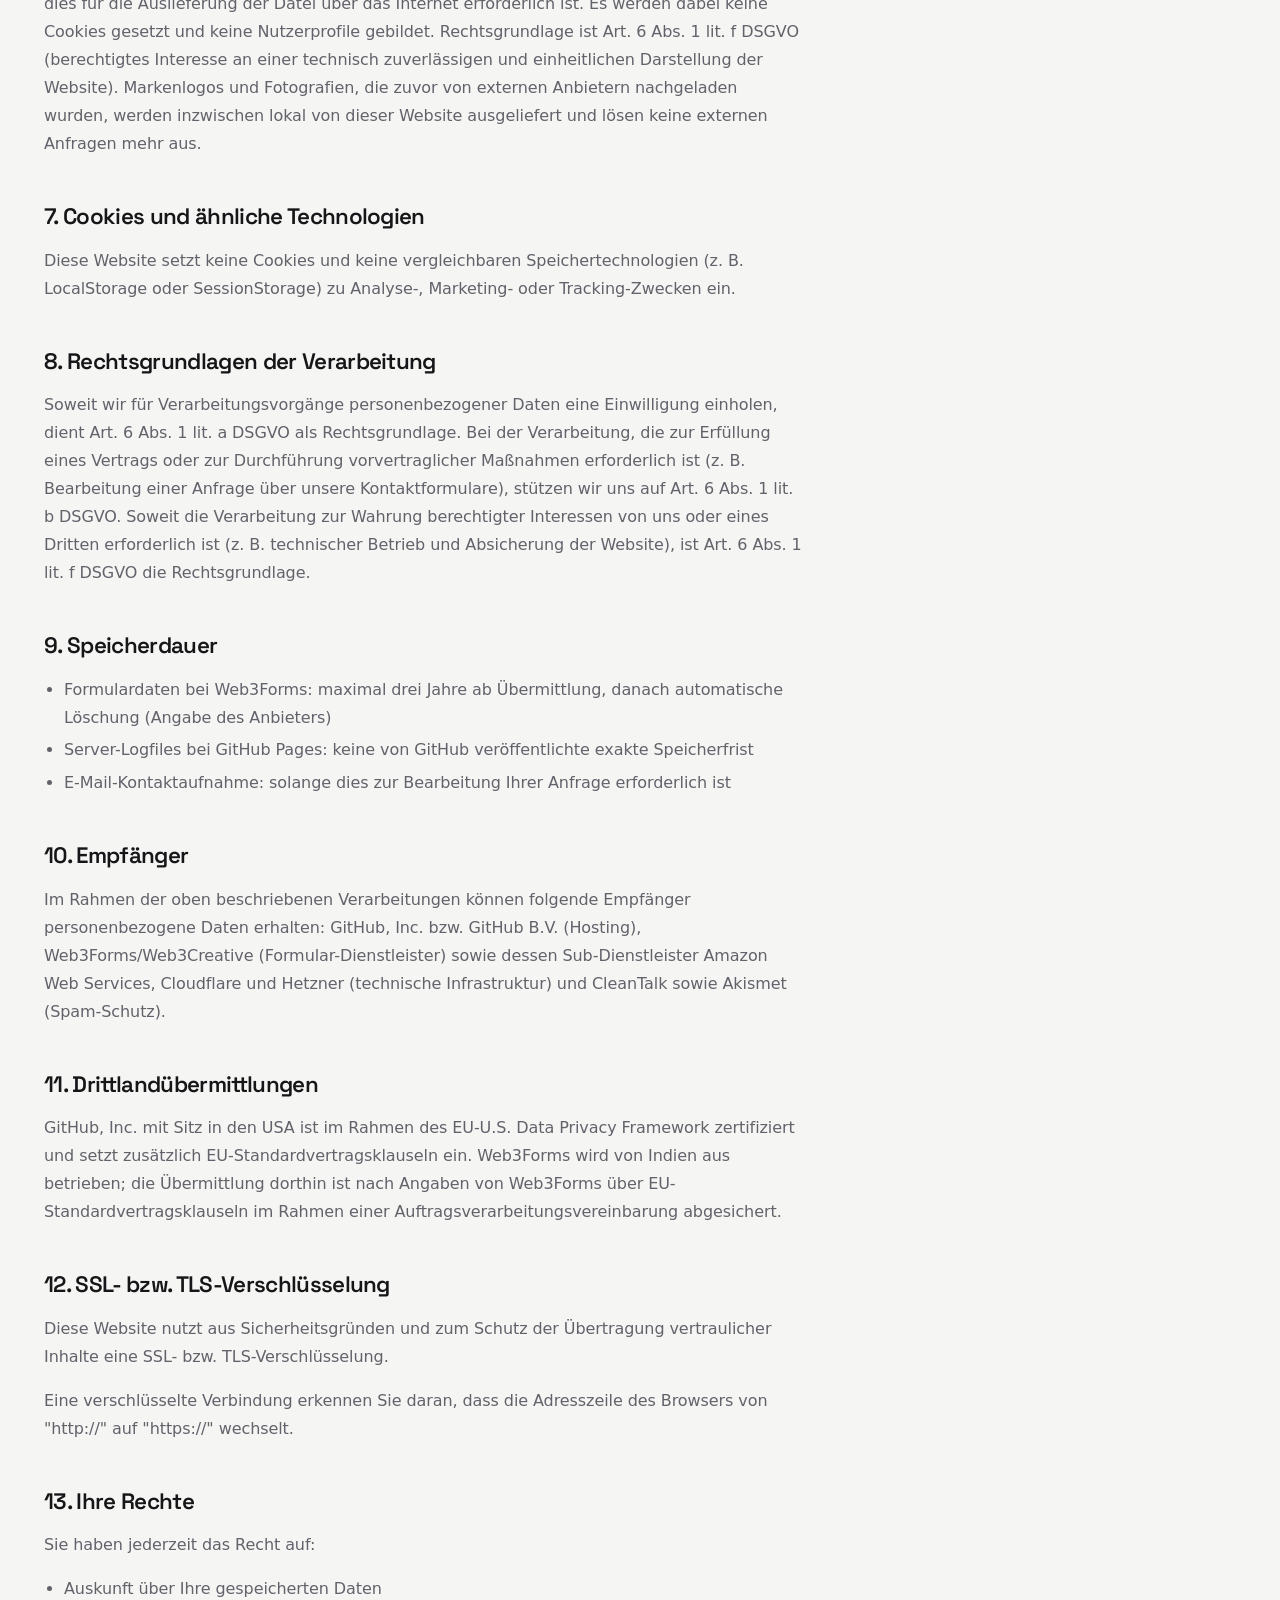
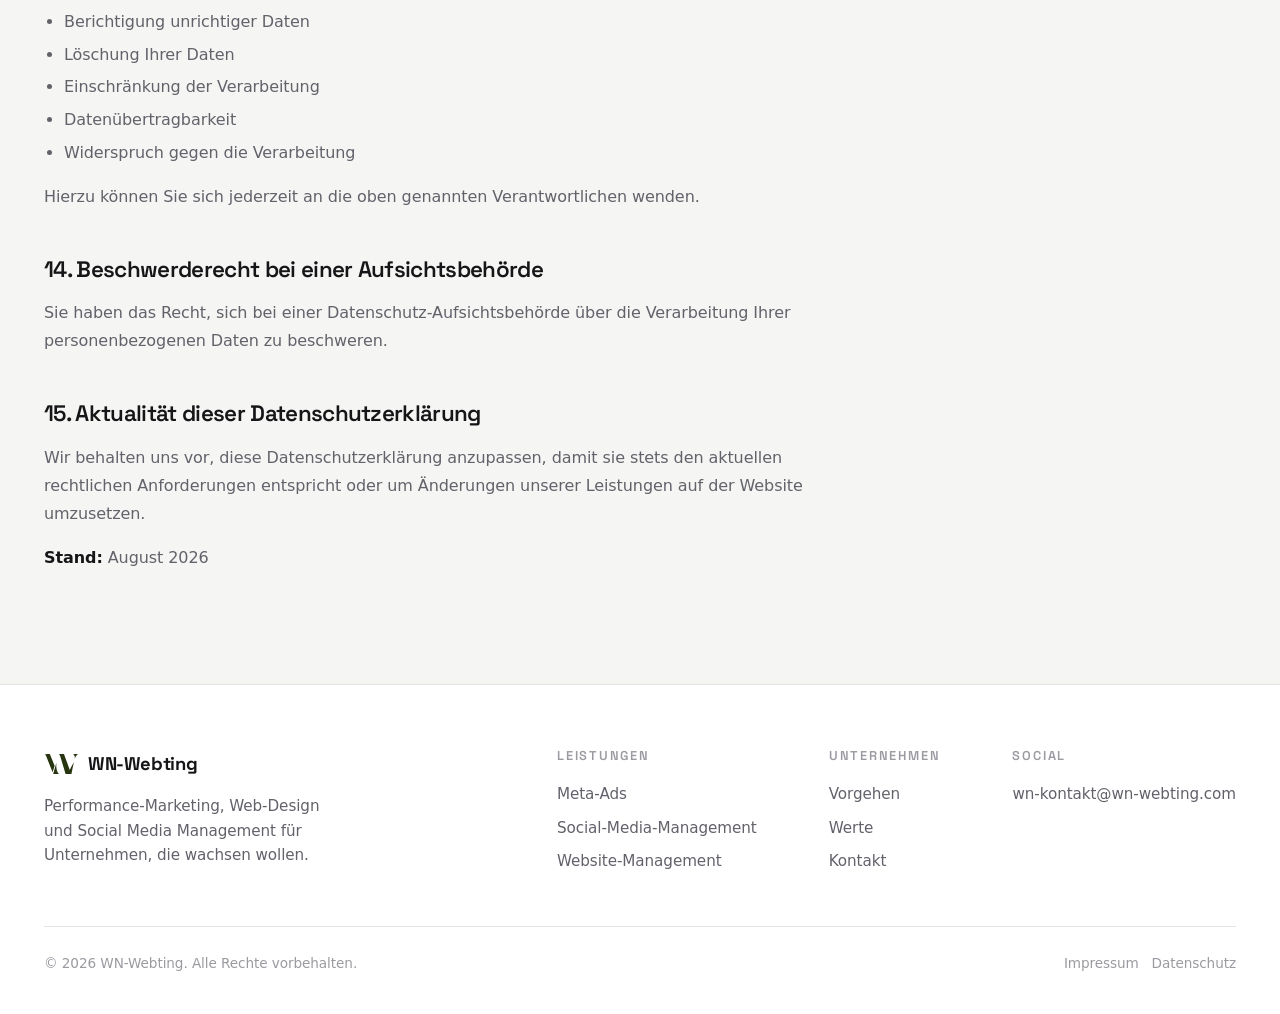
==== commit dcb28a25: "Add files via upload" ====
--- a/datenschutz.html
+++ b/datenschutz.html
@@ -6,6 +6,13 @@
 <title>Datenschutz | WN-Webting</title>
 <meta name="description" content="Datenschutzerklärung von WN-Webting: welche Daten wir erheben und wie wir sie verarbeiten." />
 <meta name="robots" content="noindex, nofollow" />
+<link rel="icon" type="image/svg+xml" href="logo.svg" />
+<link rel="canonical" href="https://wn-elias.github.io/WN-Webting/datenschutz.html" />
+<meta property="og:type" content="website" />
+<meta property="og:title" content="Datenschutz | WN-Webting" />
+<meta property="og:description" content="Datenschutzerklärung von WN-Webting: welche Daten wir erheben und wie wir sie verarbeiten." />
+<meta property="og:url" content="https://wn-elias.github.io/WN-Webting/datenschutz.html" />
+<meta property="og:locale" content="de_DE" />
 <link rel="preconnect" href="https://fonts.googleapis.com" />
 <link rel="preconnect" href="https://fonts.gstatic.com" crossorigin />
 <link href="https://fonts.googleapis.com/css2?family=Space+Grotesk:wght@400;500;600;700&display=swap" rel="stylesheet" />
@@ -78,24 +85,12 @@
 
       <div class="legal-block reveal">
         <h2>2. Hosting</h2>
-        <p>Diese Website wird mit Onepage.io betrieben.</p>
-        <p>Beim Besuch der Website werden durch den Hosting-Anbieter automatisch Informationen erfasst und in sogenannten Server-Logfiles gespeichert. Dies sind insbesondere:</p>
-        <ul>
-          <li>IP-Adresse</li>
-          <li>Datum und Uhrzeit der Anfrage</li>
-          <li>Browsertyp und Browserversion</li>
-          <li>Betriebssystem</li>
-          <li>Referrer-URL</li>
-          <li>Hostname des zugreifenden Rechners</li>
-        </ul>
-        <p>Die Erfassung dieser Daten erfolgt zur technischen Bereitstellung und Sicherheit der Website.</p>
-      </div>
-
-      <div class="legal-block reveal">
-        <h2>3. Kontaktformular</h2>
-        <p>Wenn Sie uns über das Kontaktformular Anfragen zukommen lassen, werden Ihre Angaben aus dem Formular inklusive der von Ihnen dort angegebenen Kontaktdaten zum Zweck der Bearbeitung Ihrer Anfrage gespeichert und verarbeitet.</p>
-        <p>Die Verarbeitung erfolgt ausschließlich zur Bearbeitung Ihrer Anfrage und zur möglichen Kontaktaufnahme.</p>
-        <p>Diese Daten werden nicht ohne Ihre Einwilligung weitergegeben.</p>
+        <p>Diese Website wird über GitHub Pages gehostet, einen Dienst der GitHub, Inc. (bzw. GitHub B.V. für Nutzer im Europäischen Wirtschaftsraum), 88 Colin P. Kelly Jr. Street, San Francisco, CA 94107, USA. GitHub Pages liefert die statischen Dateien dieser Website an Ihren Browser aus.</p>
+      </div>
+
+      <div class="legal-block reveal">
+        <h2>3. Server-Logfiles</h2>
+        <p>Gemäß der GitHub-Pages-Dokumentation wird beim Besuch einer über GitHub Pages betriebenen Website die IP-Adresse des Besuchers aus Sicherheitsgründen protokolliert und gespeichert – unabhängig davon, ob eine Anmeldung bei GitHub besteht (Quelle: GitHub-Pages-Dokumentation, Stand 13. August 2026). Über die genaue Speicherdauer sowie die Erfassung weiterer technischer Daten (z. B. Browsertyp, Betriebssystem, Referrer-URL) macht GitHub in den öffentlich einsehbaren Richtlinien keine abschließenden Angaben; solche Daten gehören jedoch typischerweise zu den technischen Informationen, die Webserver bei jedem Seitenaufruf verarbeiten. Rechtsgrundlage ist Art. 6 Abs. 1 lit. f DSGVO (berechtigtes Interesse an der technischen Bereitstellung und Absicherung der Website). Weitere Informationen: GitHub General Privacy Statement (Stand: Effective Date 27. April 2026), abrufbar unter docs.github.com.</p>
       </div>
 
       <div class="legal-block reveal">
@@ -105,13 +100,57 @@
       </div>
 
       <div class="legal-block reveal">
-        <h2>5. SSL- bzw. TLS-Verschlüsselung</h2>
+        <h2>5. Kontaktformular</h2>
+        <p>Wenn Sie uns über eines der Kontaktformulare auf dieser Website eine Anfrage senden, werden die von Ihnen im jeweiligen Formular eingegebenen Daten – Name, E-Mail-Adresse sowie Ihre Nachricht – zur Bearbeitung Ihrer Anfrage verarbeitet. Auf den Unterseiten zu unseren Leistungen (Meta-Ads, Social-Media-Management, Website-Management) wird zusätzlich automatisch übermittelt, welche Leistung Sie interessiert, sowie eine von Ihnen getroffene Auswahl (z. B. Budget, gewünschte Kanäle oder aktueller Status), sofern Sie diese Angabe machen.</p>
+        <p>Die technische Übermittlung erfolgt über den Formular-Dienstleister Web3Forms (Web3Creative), der die Formulardaten entgegennimmt und per E-Mail an uns weiterleitet. Web3Forms verarbeitet die Daten nach eigenen Angaben auf Infrastruktur von Amazon Web Services (Hosting, Speicherung, Datenbank, E-Mail-Versand über Amazon SES), Cloudflare (CDN/DNS/Sicherheit) sowie Hetzner (Anwendungsinfrastruktur). Die Übertragung erfolgt verschlüsselt (HTTPS), die Speicherung bei AWS ebenfalls verschlüsselt. Zum Schutz vor Spam und Missbrauch können die IP-Adresse und E-Mail-Adresse von Formular-Absendern zusätzlich an die Dienste CleanTalk und Akismet übermittelt werden.</p>
+        <p>Formulardaten werden laut Web3Forms für maximal drei Jahre ab dem Zeitpunkt der Übermittlung gespeichert und danach automatisch gelöscht. Server-Logs werden regelmäßig gelöscht, ohne dass Web3Forms hierzu eine exakte Frist veröffentlicht.</p>
+        <p>Da Web3Forms von Indien aus betrieben wird, kann es im Rahmen der Verarbeitung zu einer Übermittlung personenbezogener Daten in ein Land außerhalb der EU/des EWR kommen. Web3Forms sichert hierfür geeignete Garantien zu, insbesondere den Einsatz von EU-Standardvertragsklauseln im Rahmen einer Auftragsverarbeitungsvereinbarung (Data Processing Agreement).</p>
+        <p>Rechtsgrundlage der Verarbeitung ist Art. 6 Abs. 1 lit. b DSGVO, sofern die Anfrage der Anbahnung oder Erfüllung eines Vertrags dient, andernfalls Art. 6 Abs. 1 lit. f DSGVO (berechtigtes Interesse an der Beantwortung eingehender Anfragen). Ihre über das Formular übermittelten Daten werden ausschließlich zur Bearbeitung Ihrer Anfrage genutzt und nicht ohne Ihre Einwilligung an Dritte außerhalb der genannten Auftragsverarbeiter weitergegeben.</p>
+        <p>Alle Angaben zu Web3Forms in diesem Abschnitt beruhen auf der von Web3Forms veröffentlichten Datenschutzerklärung (Quelle: web3forms.com/privacy, Stand 13. Juli 2026). Da sich die Praktiken von Drittanbietern ändern können, empfehlen wir eine regelmäßige eigene Überprüfung dieser Angaben.</p>
+      </div>
+
+      <div class="legal-block reveal">
+        <h2>6. Externe Ressourcen</h2>
+        <p>Diese Website bindet Schriftarten über Google Fonts (Google Ireland Limited) sowie die JavaScript-Bibliothek GSAP über das CDN jsdelivr.net ein. Beim Aufruf dieser Ressourcen wird technisch bedingt die IP-Adresse Ihres Endgeräts an die jeweiligen Anbieter übermittelt, da dies für die Auslieferung der Datei über das Internet erforderlich ist. Es werden dabei keine Cookies gesetzt und keine Nutzerprofile gebildet. Rechtsgrundlage ist Art. 6 Abs. 1 lit. f DSGVO (berechtigtes Interesse an einer technisch zuverlässigen und einheitlichen Darstellung der Website). Markenlogos und Fotografien, die zuvor von externen Anbietern nachgeladen wurden, werden inzwischen lokal von dieser Website ausgeliefert und lösen keine externen Anfragen mehr aus.</p>
+      </div>
+
+      <div class="legal-block reveal">
+        <h2>7. Cookies und ähnliche Technologien</h2>
+        <p>Diese Website setzt keine Cookies und keine vergleichbaren Speichertechnologien (z. B. LocalStorage oder SessionStorage) zu Analyse-, Marketing- oder Tracking-Zwecken ein.</p>
+      </div>
+
+      <div class="legal-block reveal">
+        <h2>8. Rechtsgrundlagen der Verarbeitung</h2>
+        <p>Soweit wir für Verarbeitungsvorgänge personenbezogener Daten eine Einwilligung einholen, dient Art. 6 Abs. 1 lit. a DSGVO als Rechtsgrundlage. Bei der Verarbeitung, die zur Erfüllung eines Vertrags oder zur Durchführung vorvertraglicher Maßnahmen erforderlich ist (z. B. Bearbeitung einer Anfrage über unsere Kontaktformulare), stützen wir uns auf Art. 6 Abs. 1 lit. b DSGVO. Soweit die Verarbeitung zur Wahrung berechtigter Interessen von uns oder eines Dritten erforderlich ist (z. B. technischer Betrieb und Absicherung der Website), ist Art. 6 Abs. 1 lit. f DSGVO die Rechtsgrundlage.</p>
+      </div>
+
+      <div class="legal-block reveal">
+        <h2>9. Speicherdauer</h2>
+        <ul>
+          <li>Formulardaten bei Web3Forms: maximal drei Jahre ab Übermittlung, danach automatische Löschung (Angabe des Anbieters)</li>
+          <li>Server-Logfiles bei GitHub Pages: keine von GitHub veröffentlichte exakte Speicherfrist</li>
+          <li>E-Mail-Kontaktaufnahme: solange dies zur Bearbeitung Ihrer Anfrage erforderlich ist</li>
+        </ul>
+      </div>
+
+      <div class="legal-block reveal">
+        <h2>10. Empfänger</h2>
+        <p>Im Rahmen der oben beschriebenen Verarbeitungen können folgende Empfänger personenbezogene Daten erhalten: GitHub, Inc. bzw. GitHub B.V. (Hosting), Web3Forms/Web3Creative (Formular-Dienstleister) sowie dessen Sub-Dienstleister Amazon Web Services, Cloudflare und Hetzner (technische Infrastruktur) und CleanTalk sowie Akismet (Spam-Schutz).</p>
+      </div>
+
+      <div class="legal-block reveal">
+        <h2>11. Drittlandübermittlungen</h2>
+        <p>GitHub, Inc. mit Sitz in den USA ist im Rahmen des EU-U.S. Data Privacy Framework zertifiziert und setzt zusätzlich EU-Standardvertragsklauseln ein. Web3Forms wird von Indien aus betrieben; die Übermittlung dorthin ist nach Angaben von Web3Forms über EU-Standardvertragsklauseln im Rahmen einer Auftragsverarbeitungsvereinbarung abgesichert.</p>
+      </div>
+
+      <div class="legal-block reveal">
+        <h2>12. SSL- bzw. TLS-Verschlüsselung</h2>
         <p>Diese Website nutzt aus Sicherheitsgründen und zum Schutz der Übertragung vertraulicher Inhalte eine SSL- bzw. TLS-Verschlüsselung.</p>
         <p>Eine verschlüsselte Verbindung erkennen Sie daran, dass die Adresszeile des Browsers von "http://" auf "https://" wechselt.</p>
       </div>
 
       <div class="legal-block reveal">
-        <h2>6. Ihre Rechte</h2>
+        <h2>13. Ihre Rechte</h2>
         <p>Sie haben jederzeit das Recht auf:</p>
         <ul>
           <li>Auskunft über Ihre gespeicherten Daten</li>
@@ -125,13 +164,14 @@
       </div>
 
       <div class="legal-block reveal">
-        <h2>7. Beschwerderecht</h2>
+        <h2>14. Beschwerderecht bei einer Aufsichtsbehörde</h2>
         <p>Sie haben das Recht, sich bei einer Datenschutz-Aufsichtsbehörde über die Verarbeitung Ihrer personenbezogenen Daten zu beschweren.</p>
       </div>
 
       <div class="legal-block reveal">
-        <h2>8. Änderungen dieser Datenschutzerklärung</h2>
+        <h2>15. Aktualität dieser Datenschutzerklärung</h2>
         <p>Wir behalten uns vor, diese Datenschutzerklärung anzupassen, damit sie stets den aktuellen rechtlichen Anforderungen entspricht oder um Änderungen unserer Leistungen auf der Website umzusetzen.</p>
+        <p><strong>Stand:</strong> August 2026</p>
       </div>
 
     </div>
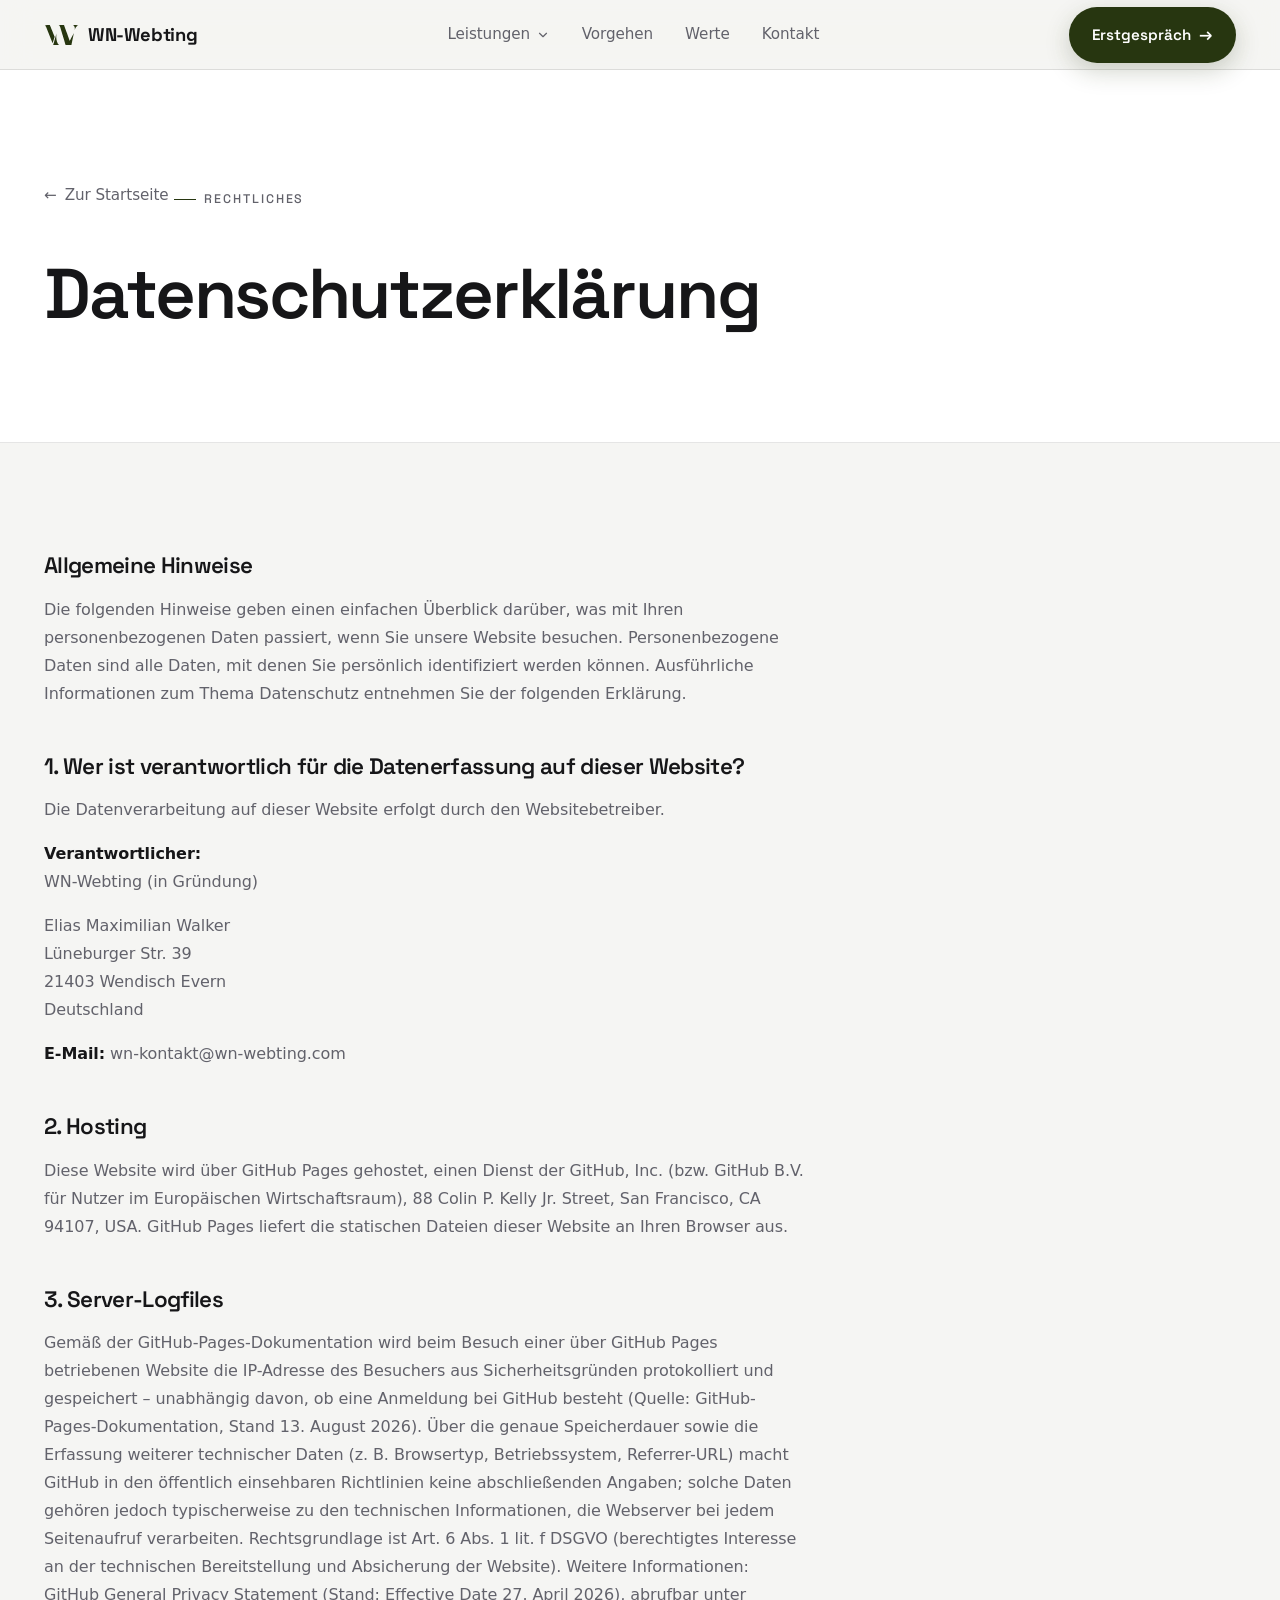
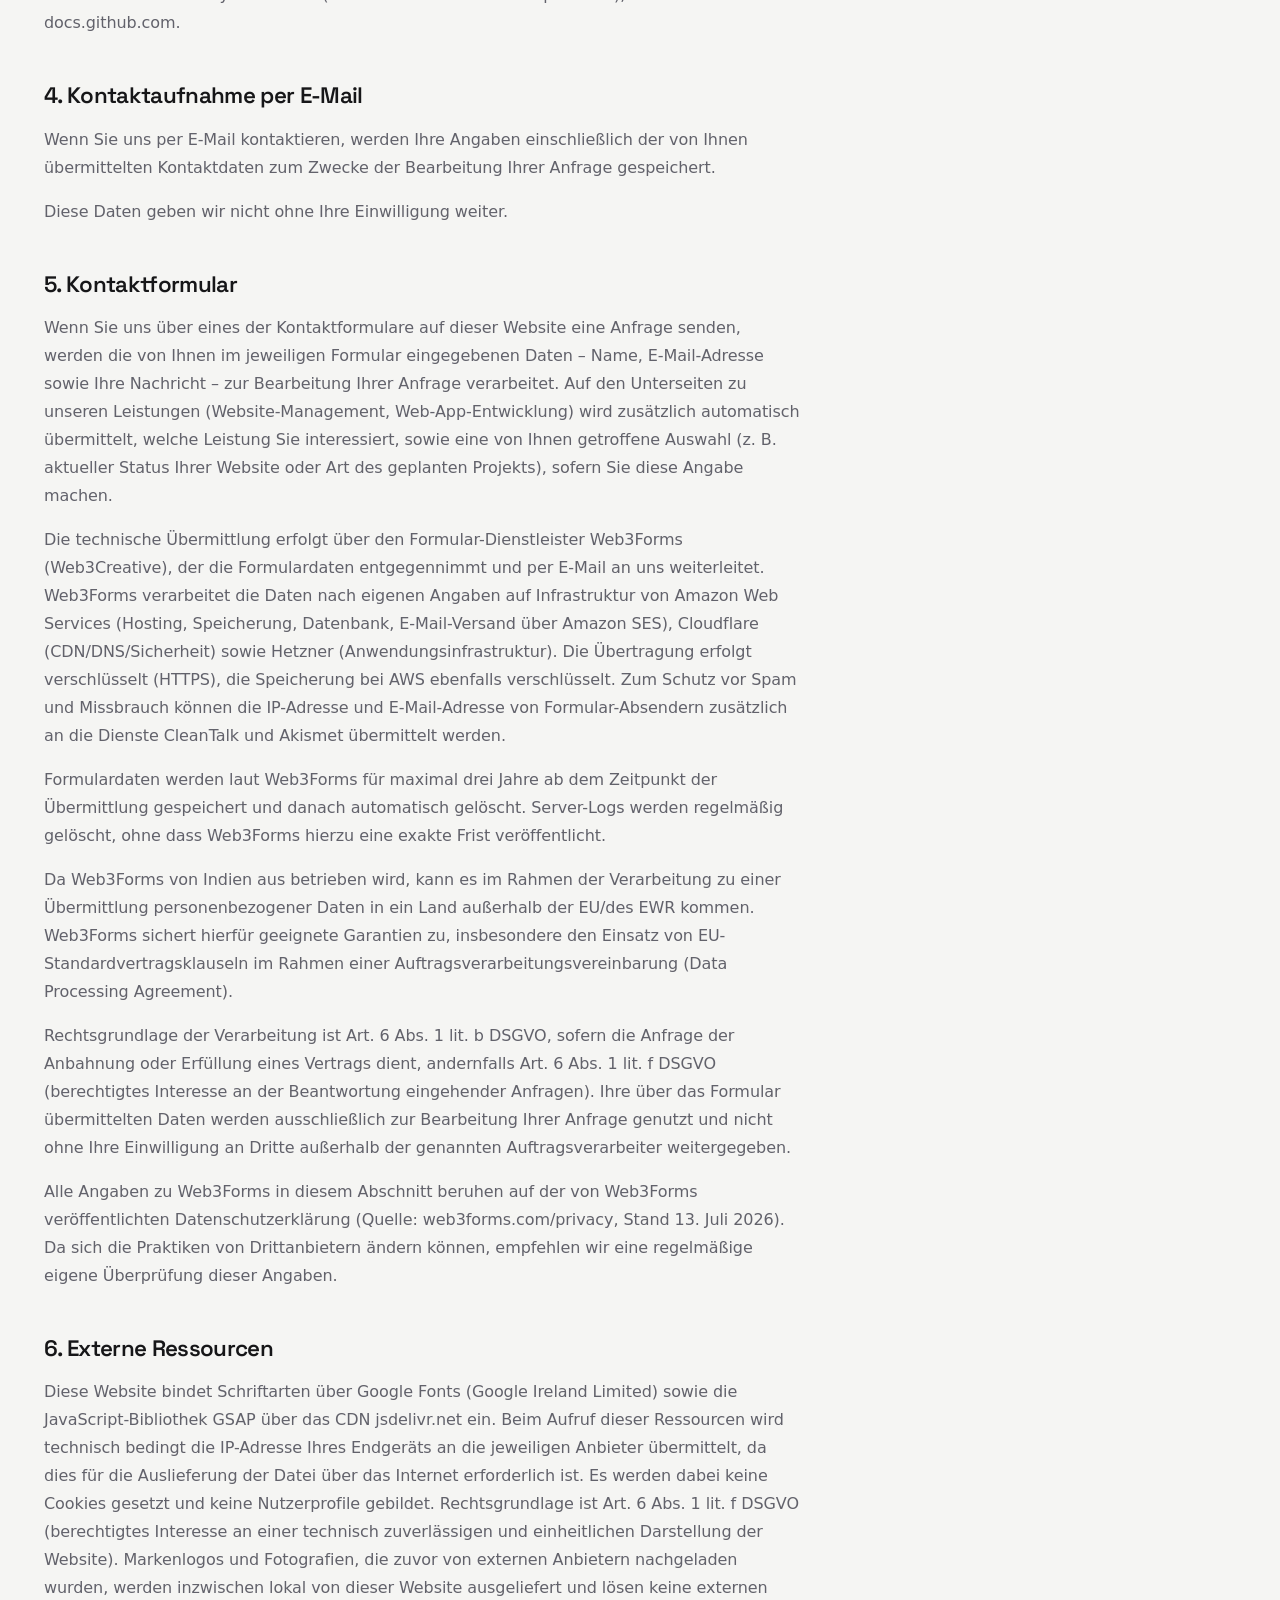
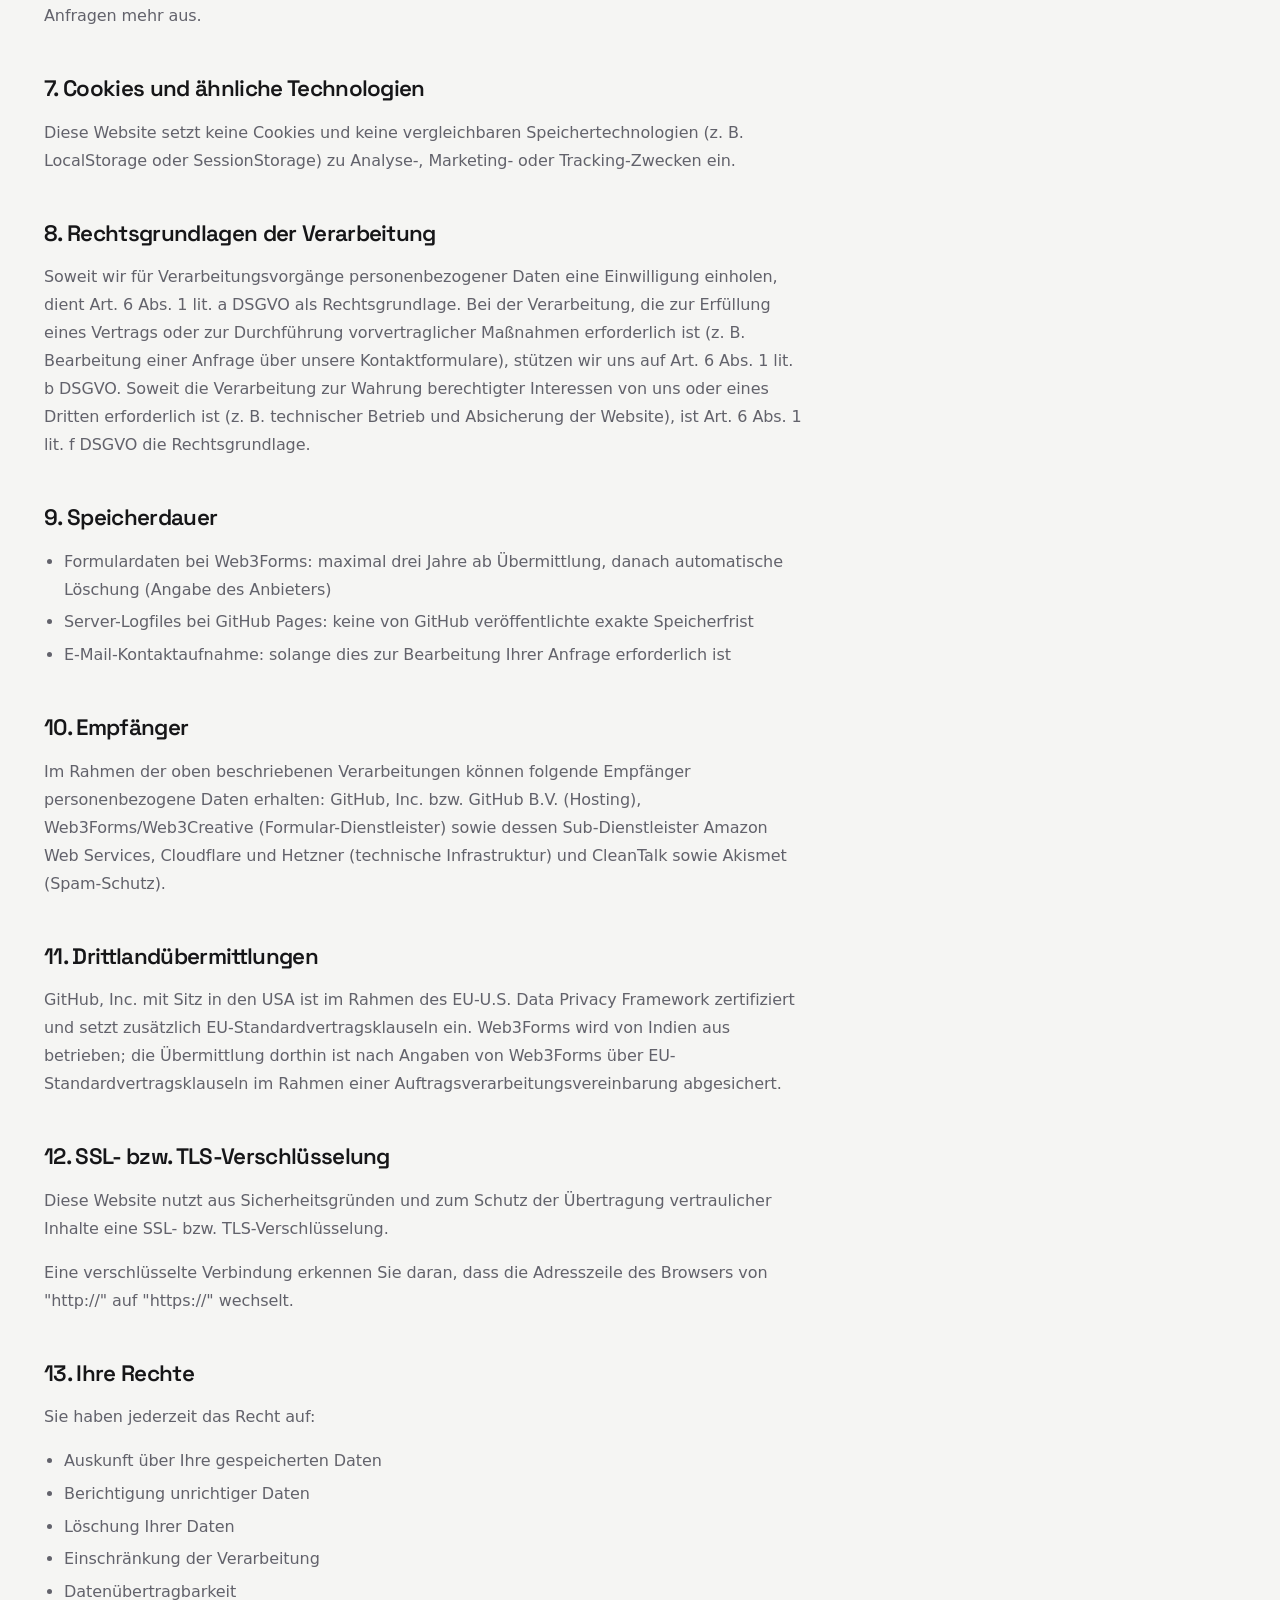
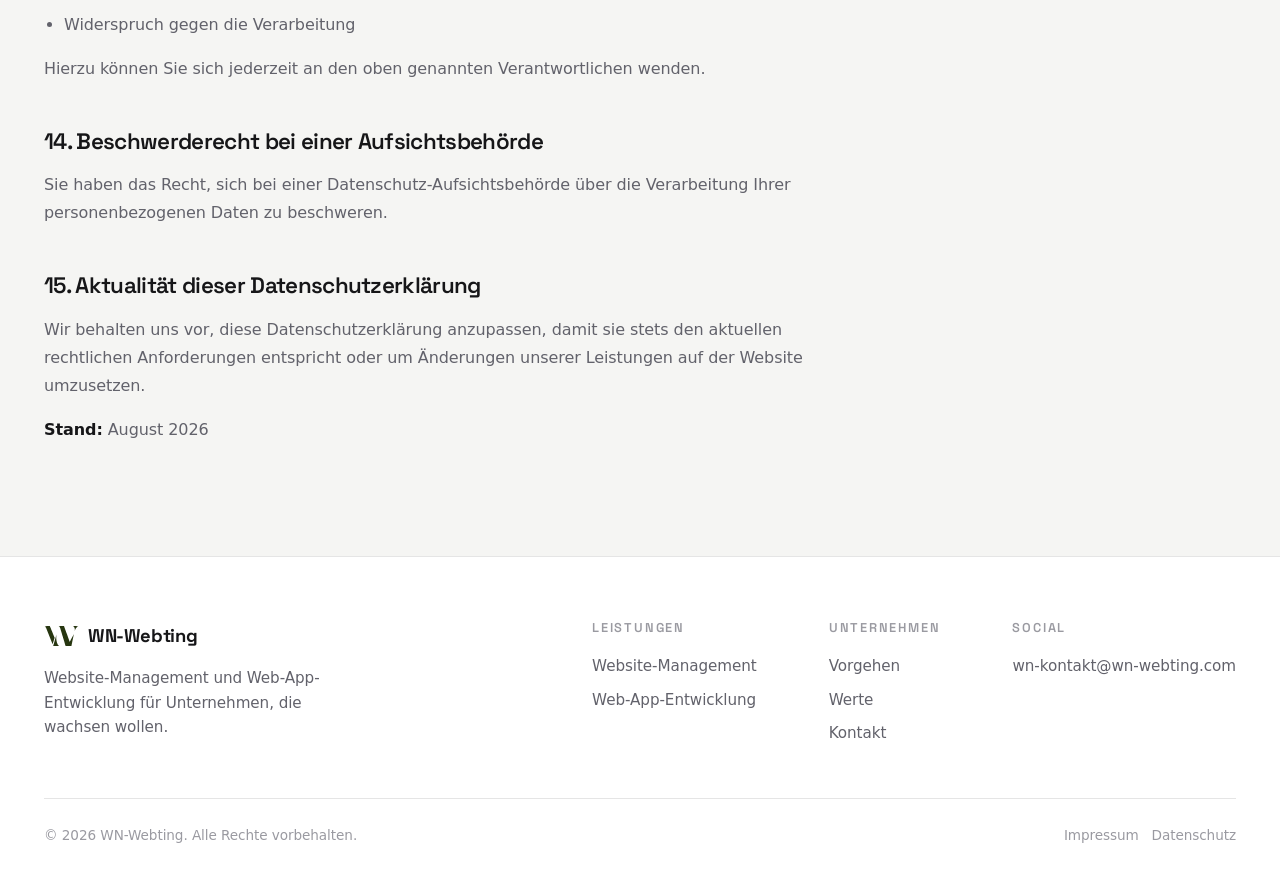
==== commit 55fcbf2d: "Leistungen auf Website-Management und Web-App-Entwicklung umgestellt, Christian Nix entfernt Co-Auth" ====
--- a/datenschutz.html
+++ b/datenschutz.html
@@ -7,11 +7,11 @@
 <meta name="description" content="Datenschutzerklärung von WN-Webting: welche Daten wir erheben und wie wir sie verarbeiten." />
 <meta name="robots" content="noindex, nofollow" />
 <link rel="icon" type="image/svg+xml" href="logo.svg" />
-<link rel="canonical" href="https://wn-elias.github.io/WN-Webting/datenschutz.html" />
+<link rel="canonical" href="https://wn-webting.github.io/WN-Webting/datenschutz.html" />
 <meta property="og:type" content="website" />
 <meta property="og:title" content="Datenschutz | WN-Webting" />
 <meta property="og:description" content="Datenschutzerklärung von WN-Webting: welche Daten wir erheben und wie wir sie verarbeiten." />
-<meta property="og:url" content="https://wn-elias.github.io/WN-Webting/datenschutz.html" />
+<meta property="og:url" content="https://wn-webting.github.io/WN-Webting/datenschutz.html" />
 <meta property="og:locale" content="de_DE" />
 <link rel="preconnect" href="https://fonts.googleapis.com" />
 <link rel="preconnect" href="https://fonts.gstatic.com" crossorigin />
@@ -27,9 +27,8 @@
       <div class="nav-item">
         <a href="index.html#leistungen">Leistungen <svg class="nav-chevron" viewBox="0 0 24 24" fill="none" stroke="currentColor" stroke-width="2" stroke-linecap="round" stroke-linejoin="round" aria-hidden="true"><path d="M6 9l6 6 6-6"/></svg></a>
         <div class="nav-dropdown">
-          <a href="meta-ads.html">Meta-Ads</a>
-          <a href="social-media-management.html">Social-Media-Management</a>
           <a href="website-management.html">Website-Management</a>
+          <a href="web-app-entwicklung.html">Web-App-Entwicklung</a>
         </div>
       </div>
       <a href="index.html#vorgehen">Vorgehen</a>
@@ -63,9 +62,9 @@
 
       <div class="legal-block reveal">
         <h2>1. Wer ist verantwortlich für die Datenerfassung auf dieser Website?</h2>
-        <p>Die Datenverarbeitung auf dieser Website erfolgt durch die Websitebetreiber.</p>
+        <p>Die Datenverarbeitung auf dieser Website erfolgt durch den Websitebetreiber.</p>
         <p>
-          <strong>Verantwortliche:</strong><br />
+          <strong>Verantwortlicher:</strong><br />
           WN-Webting (in Gründung)
         </p>
         <p>
@@ -74,12 +73,6 @@
           21403 Wendisch Evern<br />
           Deutschland
         </p>
-        <p>
-          Christian Nix<br />
-          Yorckstraße 36<br />
-          21335 Lüneburg<br />
-          Deutschland
-        </p>
         <p><strong>E-Mail:</strong> wn-kontakt@wn-webting.com</p>
       </div>
 
@@ -101,7 +94,7 @@
 
       <div class="legal-block reveal">
         <h2>5. Kontaktformular</h2>
-        <p>Wenn Sie uns über eines der Kontaktformulare auf dieser Website eine Anfrage senden, werden die von Ihnen im jeweiligen Formular eingegebenen Daten – Name, E-Mail-Adresse sowie Ihre Nachricht – zur Bearbeitung Ihrer Anfrage verarbeitet. Auf den Unterseiten zu unseren Leistungen (Meta-Ads, Social-Media-Management, Website-Management) wird zusätzlich automatisch übermittelt, welche Leistung Sie interessiert, sowie eine von Ihnen getroffene Auswahl (z. B. Budget, gewünschte Kanäle oder aktueller Status), sofern Sie diese Angabe machen.</p>
+        <p>Wenn Sie uns über eines der Kontaktformulare auf dieser Website eine Anfrage senden, werden die von Ihnen im jeweiligen Formular eingegebenen Daten – Name, E-Mail-Adresse sowie Ihre Nachricht – zur Bearbeitung Ihrer Anfrage verarbeitet. Auf den Unterseiten zu unseren Leistungen (Website-Management, Web-App-Entwicklung) wird zusätzlich automatisch übermittelt, welche Leistung Sie interessiert, sowie eine von Ihnen getroffene Auswahl (z. B. aktueller Status Ihrer Website oder Art des geplanten Projekts), sofern Sie diese Angabe machen.</p>
         <p>Die technische Übermittlung erfolgt über den Formular-Dienstleister Web3Forms (Web3Creative), der die Formulardaten entgegennimmt und per E-Mail an uns weiterleitet. Web3Forms verarbeitet die Daten nach eigenen Angaben auf Infrastruktur von Amazon Web Services (Hosting, Speicherung, Datenbank, E-Mail-Versand über Amazon SES), Cloudflare (CDN/DNS/Sicherheit) sowie Hetzner (Anwendungsinfrastruktur). Die Übertragung erfolgt verschlüsselt (HTTPS), die Speicherung bei AWS ebenfalls verschlüsselt. Zum Schutz vor Spam und Missbrauch können die IP-Adresse und E-Mail-Adresse von Formular-Absendern zusätzlich an die Dienste CleanTalk und Akismet übermittelt werden.</p>
         <p>Formulardaten werden laut Web3Forms für maximal drei Jahre ab dem Zeitpunkt der Übermittlung gespeichert und danach automatisch gelöscht. Server-Logs werden regelmäßig gelöscht, ohne dass Web3Forms hierzu eine exakte Frist veröffentlicht.</p>
         <p>Da Web3Forms von Indien aus betrieben wird, kann es im Rahmen der Verarbeitung zu einer Übermittlung personenbezogener Daten in ein Land außerhalb der EU/des EWR kommen. Web3Forms sichert hierfür geeignete Garantien zu, insbesondere den Einsatz von EU-Standardvertragsklauseln im Rahmen einer Auftragsverarbeitungsvereinbarung (Data Processing Agreement).</p>
@@ -160,7 +153,7 @@
           <li>Datenübertragbarkeit</li>
           <li>Widerspruch gegen die Verarbeitung</li>
         </ul>
-        <p>Hierzu können Sie sich jederzeit an die oben genannten Verantwortlichen wenden.</p>
+        <p>Hierzu können Sie sich jederzeit an den oben genannten Verantwortlichen wenden.</p>
       </div>
 
       <div class="legal-block reveal">
@@ -183,14 +176,13 @@
     <div class="foot-top">
       <div class="foot-brand">
         <div class="brand"><img class="brand-logo" src="logo.svg" alt="WN-Webting Logo" />WN-Webting</div>
-        <p>Performance-Marketing, Web-Design und Social Media Management für Unternehmen, die wachsen wollen.</p>
+        <p>Website-Management und Web-App-Entwicklung für Unternehmen, die wachsen wollen.</p>
       </div>
       <div class="foot-cols">
         <div class="foot-col">
           <h4>Leistungen</h4>
-          <a href="meta-ads.html">Meta-Ads</a>
-          <a href="social-media-management.html">Social-Media-Management</a>
           <a href="website-management.html">Website-Management</a>
+          <a href="web-app-entwicklung.html">Web-App-Entwicklung</a>
         </div>
         <div class="foot-col">
           <h4>Unternehmen</h4>
--- a/styles.css
+++ b/styles.css
@@ -174,6 +174,7 @@
 
 /* ---------- services (3 cards: image, title, text, button) ---------- */
 .services-grid{ display:grid; grid-template-columns:repeat(3,1fr); gap:28px; }
+.services-grid--two{ grid-template-columns:repeat(2,1fr); }
 .service-card{ display:flex; flex-direction:column; }
 .service-media{ border-radius:var(--radius); overflow:hidden; aspect-ratio:16/11; margin-bottom:26px; background:var(--bg-3); }
 .service-media img{ width:100%; height:100%; object-fit:cover; transition:transform .6s var(--ease); }
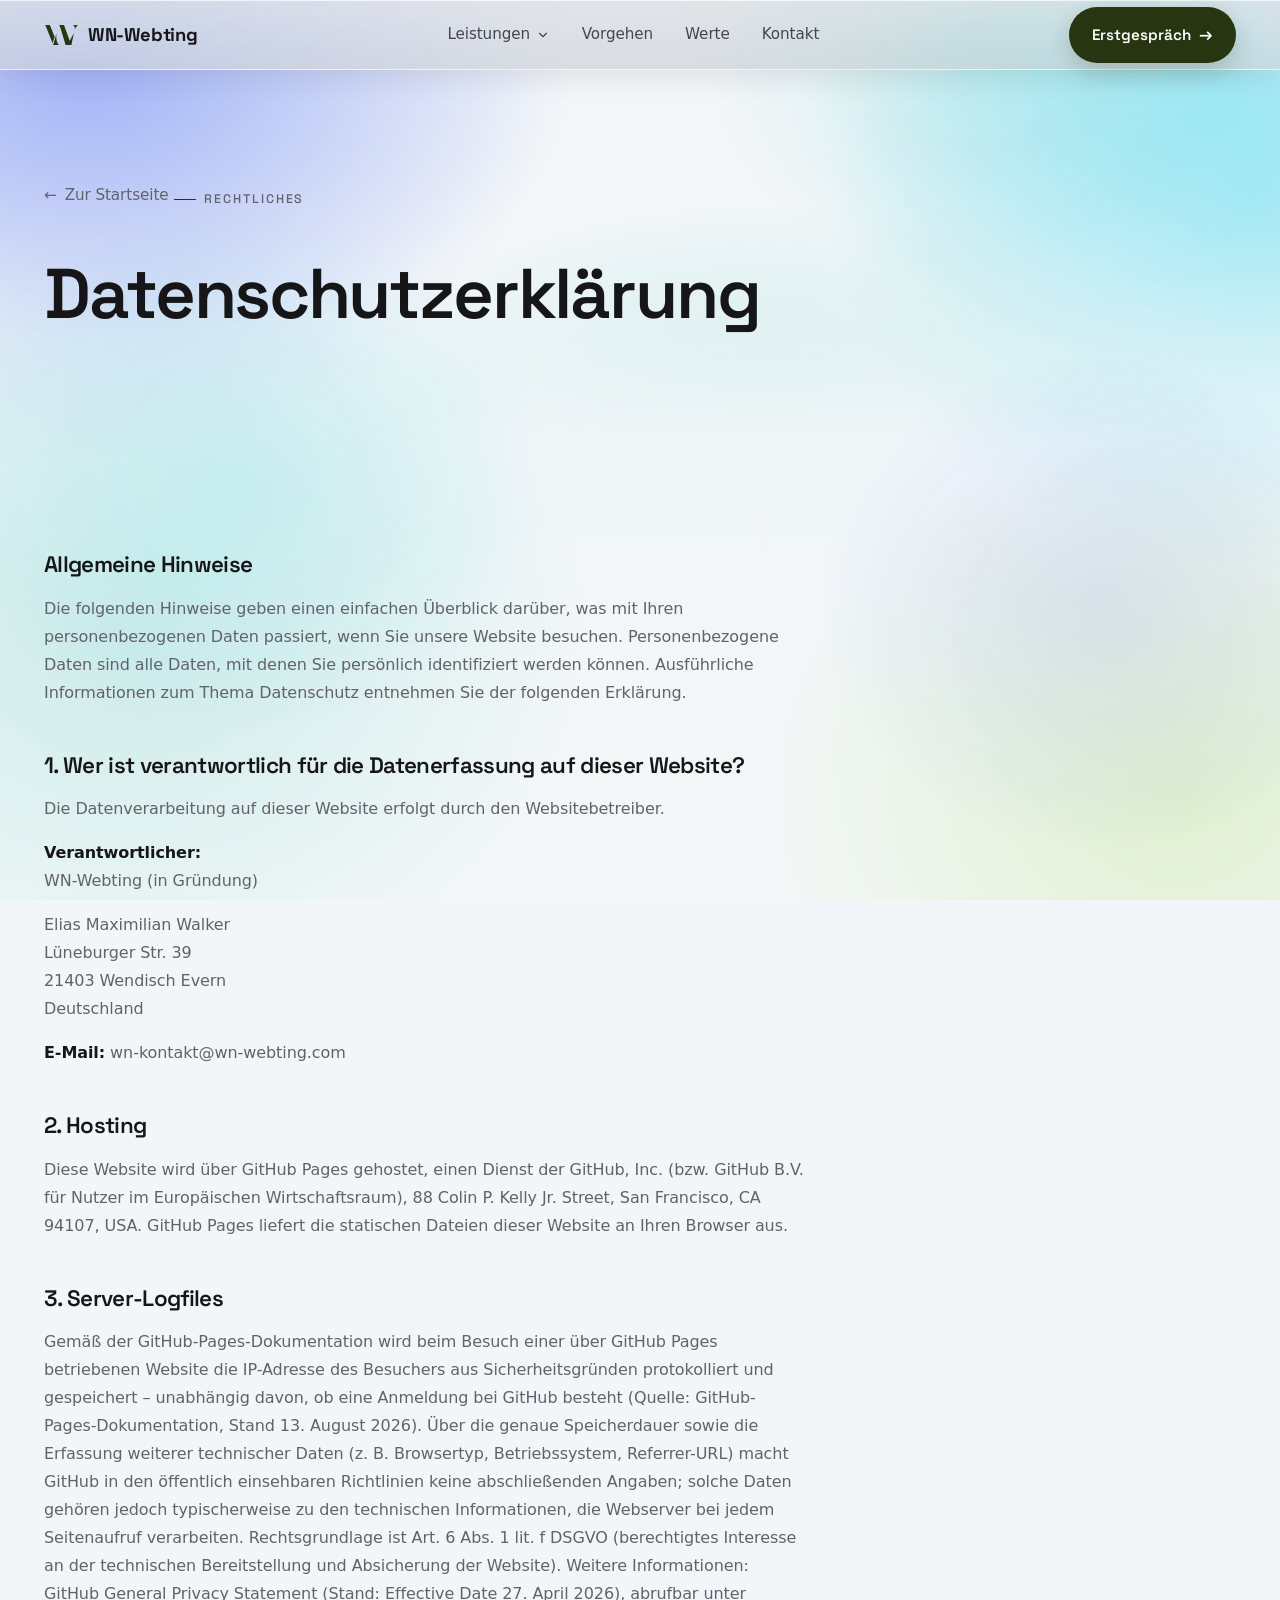
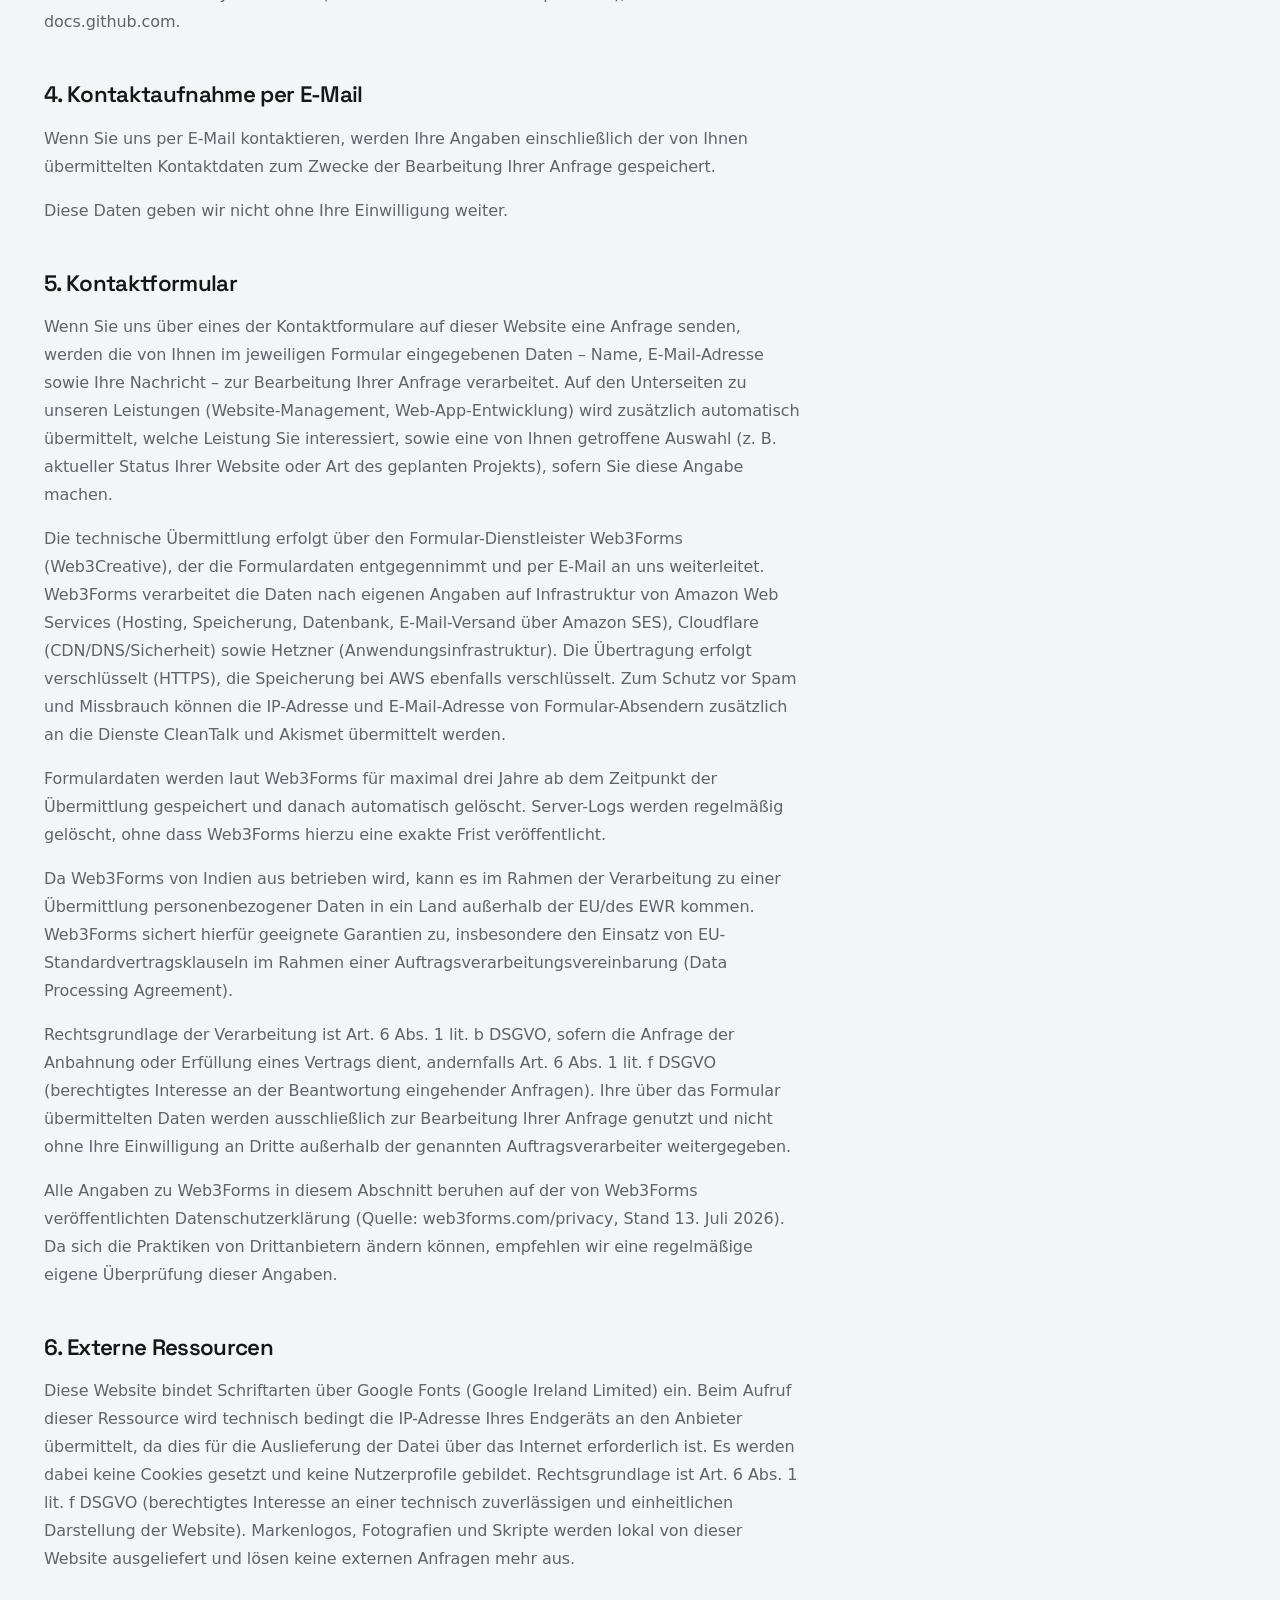
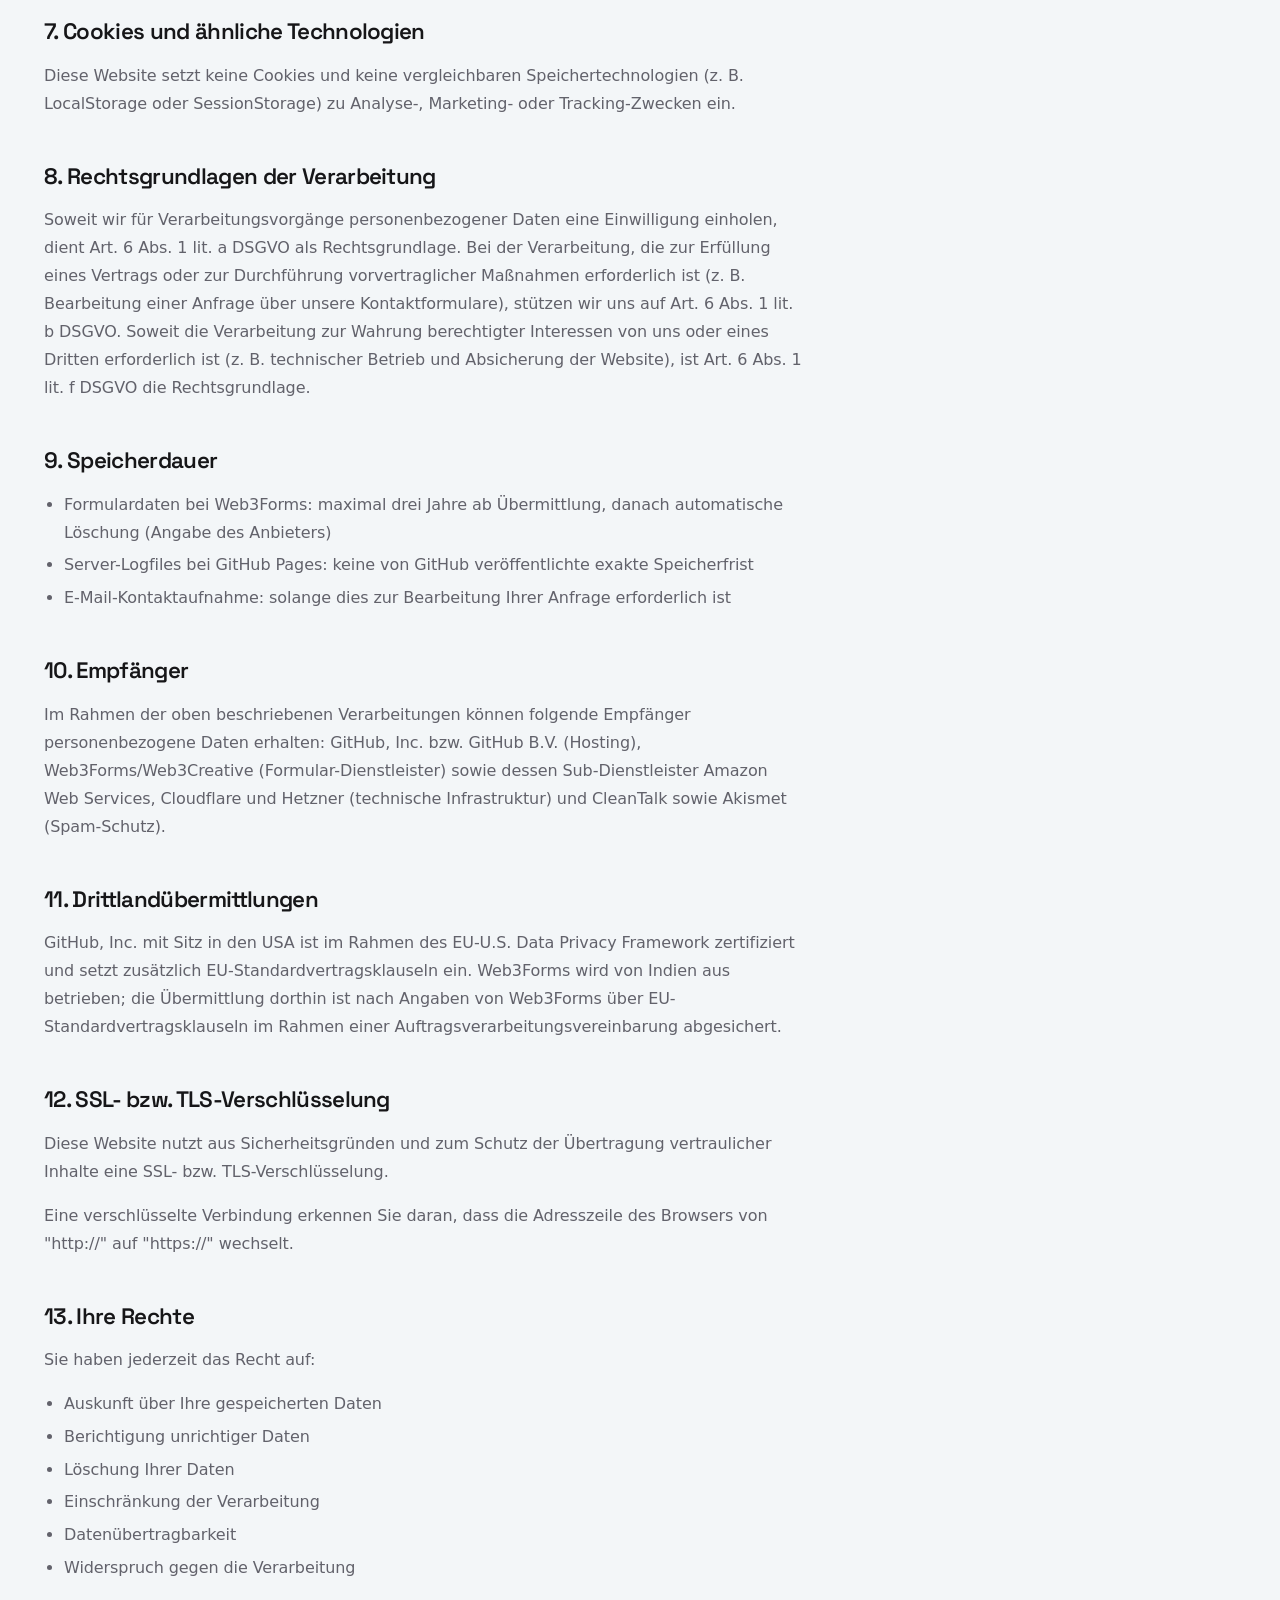
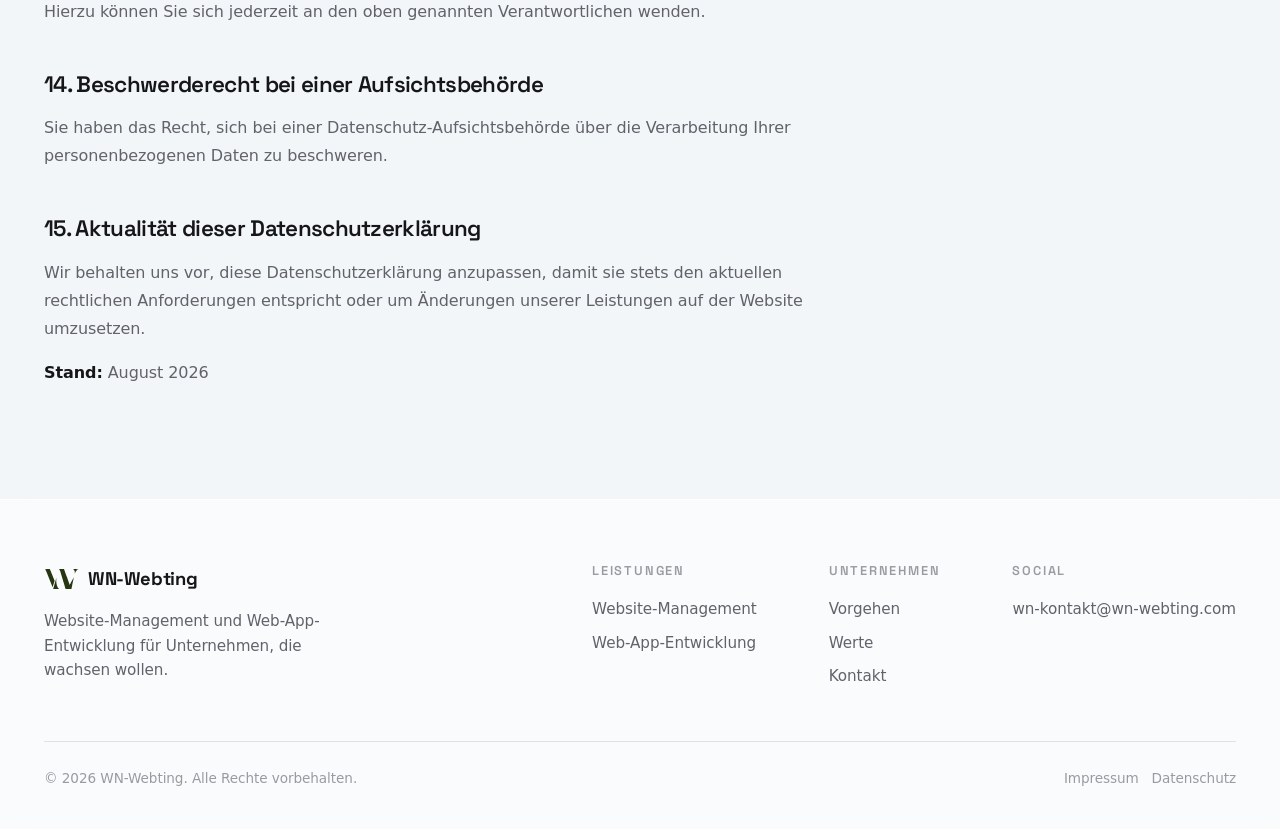
==== commit 3ed0022b: "Hintergrund-Animationen, Glas-Design, Video-Hero entfernt, ungenutzte Dateien gelöscht Co-Authored-B" ====
--- a/datenschutz.html
+++ b/datenschutz.html
@@ -104,7 +104,7 @@
 
       <div class="legal-block reveal">
         <h2>6. Externe Ressourcen</h2>
-        <p>Diese Website bindet Schriftarten über Google Fonts (Google Ireland Limited) sowie die JavaScript-Bibliothek GSAP über das CDN jsdelivr.net ein. Beim Aufruf dieser Ressourcen wird technisch bedingt die IP-Adresse Ihres Endgeräts an die jeweiligen Anbieter übermittelt, da dies für die Auslieferung der Datei über das Internet erforderlich ist. Es werden dabei keine Cookies gesetzt und keine Nutzerprofile gebildet. Rechtsgrundlage ist Art. 6 Abs. 1 lit. f DSGVO (berechtigtes Interesse an einer technisch zuverlässigen und einheitlichen Darstellung der Website). Markenlogos und Fotografien, die zuvor von externen Anbietern nachgeladen wurden, werden inzwischen lokal von dieser Website ausgeliefert und lösen keine externen Anfragen mehr aus.</p>
+        <p>Diese Website bindet Schriftarten über Google Fonts (Google Ireland Limited) ein. Beim Aufruf dieser Ressource wird technisch bedingt die IP-Adresse Ihres Endgeräts an den Anbieter übermittelt, da dies für die Auslieferung der Datei über das Internet erforderlich ist. Es werden dabei keine Cookies gesetzt und keine Nutzerprofile gebildet. Rechtsgrundlage ist Art. 6 Abs. 1 lit. f DSGVO (berechtigtes Interesse an einer technisch zuverlässigen und einheitlichen Darstellung der Website). Markenlogos, Fotografien und Skripte werden lokal von dieser Website ausgeliefert und lösen keine externen Anfragen mehr aus.</p>
       </div>
 
       <div class="legal-block reveal">
--- a/styles.css
+++ b/styles.css
@@ -397,3 +397,299 @@
   .reveal{ opacity:1; transform:none; }
   .marquee-track{ animation:none; }
 }
+
+/* ============================================================
+   GLAS-LOOK & FLIESSENDE ÜBERGÄNGE
+   Ziel: keine hart gestapelten Blöcke mehr, sondern ein durchgehender,
+   leicht glasiger Hintergrund. Layout, Texte und Animationen bleiben.
+   ============================================================ */
+:root{
+  --glass:        rgba(255,255,255,.58);
+  --glass-strong: rgba(255,255,255,.78);
+  --glass-line:   rgba(255,255,255,.85);
+  --glass-shadow: 0 10px 40px rgba(39,54,16,.07), 0 1px 0 rgba(255,255,255,.9) inset;
+}
+
+/* durchgehender Hintergrund über die ganze Seite */
+body{ background:#f3f6f7; }
+body::before{
+  content:""; position:fixed; inset:0; z-index:-1; pointer-events:none;
+  background:
+    radial-gradient(52vw 42vw at 8% 6%,   rgba(79,109,245,.20), transparent 62%),
+    radial-gradient(46vw 40vw at 96% 28%, rgba(34,211,238,.17), transparent 64%),
+    radial-gradient(50vw 44vw at 14% 74%, rgba(39,54,16,.10),    transparent 64%),
+    radial-gradient(44vw 40vw at 90% 92%, rgba(20,184,166,.16), transparent 64%),
+    linear-gradient(180deg,#f4f6f8 0%,#f1f5f7 50%,#f3f6f6 100%);
+}
+
+/* harte Bänder aufweichen */
+.results, .service-contact{ background:transparent; border-top:0; border-bottom:0; }
+.page-hero{ background:transparent; border-bottom:0; }
+footer{
+  background:var(--glass); border-top:1px solid var(--glass-line);
+  -webkit-backdrop-filter:blur(14px); backdrop-filter:blur(14px);
+}
+.results .metrics{
+  background:var(--glass); border:1px solid var(--glass-line); border-radius:calc(var(--radius) + 8px);
+  padding:34px 36px; box-shadow:var(--glass-shadow);
+  -webkit-backdrop-filter:blur(16px); backdrop-filter:blur(16px);
+}
+.metric{ border-right-color:rgba(39,54,16,.12); }
+
+/* Karten glasig statt weiße Kästen */
+.pstep, .value-card, .feature-card{
+  background:var(--glass); border:1px solid var(--glass-line); border-radius:calc(var(--radius) + 6px);
+  box-shadow:var(--glass-shadow);
+  -webkit-backdrop-filter:blur(16px); backdrop-filter:blur(16px);
+}
+.icon-tile{ background:rgba(39,54,16,.07); }
+.cta-inner{
+  background:
+    radial-gradient(120% 120% at 100% 0%, rgba(39,54,16,.10), transparent 55%),
+    var(--glass-strong);
+  border:1px solid var(--glass-line); box-shadow:var(--glass-shadow);
+  -webkit-backdrop-filter:blur(18px); backdrop-filter:blur(18px);
+}
+.field input, .field textarea, .field select{ background:rgba(255,255,255,.75); }
+.service-media{
+  border-radius:calc(var(--radius) + 6px);
+  box-shadow:0 18px 44px rgba(39,54,16,.12), 0 0 0 1px var(--glass-line);
+}
+.contact-badge{ background:var(--glass-strong); border-color:var(--glass-line); }
+
+/* ---------- Hero: glasiger Hintergrund (Animation + Bilder bleiben) ---------- */
+.hero{ background:linear-gradient(160deg,#eef3ee 0%,#dde8e3 48%,#e3e9f2 100%); }
+.hero::after{                         /* weicher Auslauf in die nächste Sektion */
+  content:""; position:absolute; left:0; right:0; bottom:0; height:180px; z-index:2; pointer-events:none;
+  background:linear-gradient(180deg, rgba(243,245,241,0), #f3f6f7 92%);
+}
+.hero-glass{ position:absolute; inset:0; z-index:0; overflow:hidden; pointer-events:none; }
+.glass-orb{ position:absolute; border-radius:50%; filter:blur(60px); }
+.glass-orb.o1{ width:46vw; height:46vw; left:-10vw; top:-14vw; background:radial-gradient(circle, rgba(70,120,90,.55), rgba(70,120,90,0) 68%); }
+.glass-orb.o2{ width:42vw; height:42vw; right:-8vw; top:6vh;  background:radial-gradient(circle, rgba(100,140,215,.45), rgba(100,140,215,0) 68%); }
+.glass-orb.o3{ width:38vw; height:38vw; left:30vw; bottom:-18vw; background:radial-gradient(circle, rgba(39,54,16,.38), rgba(39,54,16,0) 68%); }
+.glass-pane{
+  position:absolute; border-radius:22px;
+  background:linear-gradient(135deg, rgba(255,255,255,.62), rgba(255,255,255,.14));
+  border:1px solid rgba(255,255,255,.8);
+  box-shadow:0 24px 60px rgba(39,54,16,.14), 0 1px 0 rgba(255,255,255,.9) inset;
+  -webkit-backdrop-filter:blur(18px) saturate(140%); backdrop-filter:blur(18px) saturate(140%);
+  animation:glassFloat 16s ease-in-out infinite;
+}
+.glass-pane::before{                  /* Fensterleiste mit drei Punkten */
+  content:""; position:absolute; left:18px; top:16px; width:8px; height:8px; border-radius:50%;
+  background:rgba(39,54,16,.30);
+  box-shadow:14px 0 0 rgba(39,54,16,.22), 28px 0 0 rgba(39,54,16,.14);
+}
+.glass-pane::after{                   /* angedeutete Inhaltszeilen */
+  content:""; position:absolute; left:18px; right:18px; top:44px; bottom:18px; border-radius:8px;
+  background:
+    linear-gradient(rgba(39,54,16,.13),rgba(39,54,16,.13)) 0 0/62% 9px no-repeat,
+    linear-gradient(rgba(39,54,16,.09),rgba(39,54,16,.09)) 0 24px/92% 9px no-repeat,
+    linear-gradient(rgba(39,54,16,.09),rgba(39,54,16,.09)) 0 44px/78% 9px no-repeat,
+    linear-gradient(rgba(255,255,255,.55),rgba(255,255,255,.55)) 0 70px/46% 54px no-repeat;
+}
+.glass-pane.p1{ width:290px; height:200px; left:5%;  top:17%;    rotate:-8deg; }
+.glass-pane.p2{ width:330px; height:220px; right:5%; top:12%;    rotate:7deg;  animation-delay:-5s; }
+.glass-pane.p3{ width:250px; height:160px; right:20%; bottom:11%; rotate:-5deg; animation-delay:-9s; }
+.glass-pane.p4{ width:210px; height:140px; left:17%; bottom:9%;  rotate:6deg;  animation-delay:-3s; }
+@keyframes glassFloat{ 0%,100%{ translate:0 0; } 50%{ translate:0 -14px; } }
+@media (prefers-reduced-motion:reduce){ .glass-pane{ animation:none; } }
+
+/* Lesbarkeits-Schleier hinter dem Hero-Text passend zum neuen Hintergrund */
+.hero-center::before{
+  background:radial-gradient(closest-side, rgba(246,249,246,.88) 42%, rgba(246,249,246,.55) 66%, rgba(246,249,246,0) 82%);
+}
+
+/* Unterseiten: gleicher Glas-Hauch im Seitenkopf */
+.page-hero::before{
+  content:""; position:absolute; inset:0; z-index:0; pointer-events:none;
+  background:
+    radial-gradient(40vw 28vw at 92% 0%,  rgba(79,109,245,.22), transparent 65%),
+    radial-gradient(40vw 28vw at 4% 100%, rgba(34,211,238,.22),   transparent 65%);
+}
+.page-hero > .wrap{ position:relative; z-index:2; }
+.page-hero--video::before{ display:none; }
+
+@media (max-width:960px){
+  .glass-pane.p3, .glass-pane.p4{ display:none; }
+  .glass-pane.p1{ width:200px; height:140px; left:-4%; top:14%; }
+  .glass-pane.p2{ width:220px; height:150px; right:-6%; top:10%; }
+  .results .metrics{ padding:20px; gap:0; background:var(--glass); }
+  .metric{ background:transparent; padding:18px 12px; }
+}
+.results .metric{ min-width:0; padding-right:20px; }
+.results .metric b{ font-size:clamp(1.7rem,3.2vw,2.8rem); overflow-wrap:anywhere; }
+
+/* ============================================================
+   HERO: auffälligerer Glas-Look (kräftige Farben, Aurora-Bewegung)
+   ============================================================ */
+.hero{
+  background:
+    radial-gradient(90% 70% at 15% 10%, #c7d7ff 0%, transparent 60%),
+    radial-gradient(80% 70% at 90% 20%, #b5f0e6 0%, transparent 62%),
+    radial-gradient(90% 80% at 50% 105%, #c4f3f7 0%, transparent 60%),
+    linear-gradient(160deg,#e4ebff 0%,#dff7f3 48%,#e2f6fb 100%);
+}
+.glass-orb{ filter:blur(48px); animation:orbDrift 18s ease-in-out infinite; mix-blend-mode:multiply; }
+.glass-orb.o1{ width:56vw; height:56vw; left:-14vw; top:-18vw;
+  background:radial-gradient(circle, rgba(79,109,245,.72), rgba(79,109,245,0) 68%); }
+.glass-orb.o2{ width:52vw; height:52vw; right:-12vw; top:2vh; animation-delay:-6s;
+  background:radial-gradient(circle, rgba(20,184,166,.55), rgba(20,184,166,0) 68%); }
+.glass-orb.o3{ width:46vw; height:46vw; left:26vw; bottom:-22vw; animation-delay:-11s;
+  background:radial-gradient(circle, rgba(34,211,238,.62), rgba(34,211,238,0) 68%); }
+.glass-orb.o4{ width:30vw; height:30vw; left:58vw; top:-10vw; animation-delay:-3s;
+  background:radial-gradient(circle, rgba(132,204,22,.50), rgba(132,204,22,0) 68%); }
+@keyframes orbDrift{ 0%,100%{ translate:0 0; scale:1; } 50%{ translate:4vw 3vw; scale:1.12; } }
+
+.glass-pane{
+  background:linear-gradient(135deg, rgba(255,255,255,.78), rgba(255,255,255,.18));
+  border:1.5px solid rgba(255,255,255,.95);
+  box-shadow:0 30px 70px rgba(20,70,110,.22), 0 0 0 1px rgba(39,54,16,.06), 0 1px 0 #fff inset, 0 0 40px rgba(255,255,255,.35) inset;
+  -webkit-backdrop-filter:blur(22px) saturate(180%); backdrop-filter:blur(22px) saturate(180%);
+}
+.glass-pane::before{ background:#14b8a6; box-shadow:14px 0 0 #22d3ee, 28px 0 0 #4f6df5; opacity:.9; }
+.glass-pane::after{
+  background:
+    linear-gradient(rgba(39,54,16,.28),rgba(39,54,16,.28)) 0 0/62% 10px no-repeat,
+    linear-gradient(rgba(39,54,16,.16),rgba(39,54,16,.16)) 0 24px/92% 9px no-repeat,
+    linear-gradient(rgba(39,54,16,.16),rgba(39,54,16,.16)) 0 44px/78% 9px no-repeat,
+    linear-gradient(135deg,rgba(79,109,245,.55),rgba(20,184,166,.45)) 0 70px/46% 54px no-repeat;
+}
+
+/* Lichtkranz hinter dem Bilderring als Markenzeichen */
+.hero-stage::before{
+  content:""; position:absolute; left:50%; top:50%; width:min(78vh,92vw); height:min(78vh,92vw);
+  transform:translate(-50%,-50%); border-radius:50%; pointer-events:none;
+  background:conic-gradient(from 0deg, rgba(79,109,245,.40), rgba(20,184,166,.40), rgba(34,211,238,.40), rgba(132,204,22,.36), rgba(79,109,245,.40));
+  filter:blur(40px); opacity:.85; animation:haloSpin 40s linear infinite;
+}
+@keyframes haloSpin{ to{ transform:translate(-50%,-50%) rotate(360deg); } }
+@media (prefers-reduced-motion:reduce){ .glass-orb, .hero-stage::before{ animation:none; } }
+
+.hero-center::before{
+  background:radial-gradient(closest-side, rgba(250,253,253,.9) 40%, rgba(250,253,253,.6) 64%, rgba(250,253,253,0) 82%);
+}
+.hero::after{ background:linear-gradient(180deg, rgba(243,245,241,0), #f3f6f7 94%); }
+
+/* ---------- Menüzeile: glasig grau ---------- */
+header.nav{
+  background:linear-gradient(180deg, rgba(214,217,222,.62), rgba(188,192,199,.48));
+  -webkit-backdrop-filter:blur(22px) saturate(160%); backdrop-filter:blur(22px) saturate(160%);
+  border-bottom:1px solid rgba(255,255,255,.55);
+  box-shadow:0 1px 0 rgba(255,255,255,.7) inset, 0 8px 28px rgba(40,44,52,.10);
+}
+.nav-links a{ color:#43464e; }
+.nav-links a:hover{ color:var(--text); }
+.nav-dropdown{
+  background:rgba(214,217,222,.72);
+  border:1px solid rgba(255,255,255,.6);
+  box-shadow:0 16px 40px rgba(40,44,52,.14), 0 1px 0 rgba(255,255,255,.7) inset;
+}
+.nav-dropdown a{ color:#43464e; }
+.nav-dropdown a:hover{ background:rgba(255,255,255,.45); }
+
+/* ============================================================
+   HERO-THEME AUF DER GANZEN SEITE (dezent)
+   ============================================================ */
+body{ background:#f3f6f8; }
+body::before{
+  background:
+    radial-gradient(58vw 48vw at 6% 8%,   rgba(79,109,245,.26), transparent 64%),
+    radial-gradient(52vw 46vw at 98% 22%, rgba(34,211,238,.24), transparent 64%),
+    radial-gradient(56vw 48vw at 10% 70%, rgba(20,184,166,.17), transparent 64%),
+    radial-gradient(50vw 44vw at 92% 88%, rgba(132,204,22,.17), transparent 64%),
+    linear-gradient(180deg,#f4f7f9 0%,#f1f6f8 50%,#f3f7f7 100%);
+}
+/* zweite, langsam driftende Ebene */
+body::after{
+  content:""; position:fixed; inset:-10%; z-index:-1; pointer-events:none; opacity:.9;
+  background:
+    radial-gradient(34vw 30vw at 72% 12%, rgba(20,184,166,.13), transparent 66%),
+    radial-gradient(38vw 32vw at 24% 52%, rgba(34,211,238,.13), transparent 66%),
+    radial-gradient(34vw 30vw at 80% 64%, rgba(79,109,245,.14), transparent 66%);
+  animation:pageDrift 26s ease-in-out infinite alternate;
+}
+@keyframes pageDrift{ from{ transform:translate3d(-2%,-1%,0) scale(1); } to{ transform:translate3d(2%,2%,0) scale(1.08); } }
+@media (prefers-reduced-motion:reduce){ body::after{ animation:none; } }
+
+/* Glas-Karten mit farbigem Schimmer wie im Hero */
+.pstep, .value-card, .feature-card, .results .metrics{
+  background:
+    linear-gradient(135deg, rgba(255,255,255,.80), rgba(255,255,255,.38)),
+    linear-gradient(135deg, rgba(79,109,245,.07), rgba(34,211,238,.07));
+  border:1px solid rgba(255,255,255,.95);
+  box-shadow:0 18px 44px rgba(30,60,140,.09), 0 1px 0 #fff inset;
+}
+.pstep:hover, .value-card:hover{ box-shadow:0 22px 50px rgba(30,60,140,.15); }
+.icon-tile{ background:linear-gradient(135deg, rgba(79,109,245,.16), rgba(34,211,238,.18)); color:#1f3a5c; }
+.pstep-n{ background:linear-gradient(135deg,#4f6df5,#14b8a6 60%,#22d3ee); -webkit-background-clip:text; background-clip:text; color:transparent; -webkit-text-fill-color:transparent; }
+.service-media{ box-shadow:0 22px 50px rgba(30,60,140,.18), 0 0 0 1px rgba(255,255,255,.9); }
+.cta-inner{
+  background:
+    radial-gradient(120% 120% at 100% 0%, rgba(20,184,166,.14), transparent 55%),
+    radial-gradient(100% 100% at 0% 100%, rgba(79,109,245,.12), transparent 55%),
+    rgba(255,255,255,.72);
+  box-shadow:0 24px 60px rgba(30,60,140,.12), 0 1px 0 #fff inset;
+}
+footer{ background:rgba(255,255,255,.55); }
+.metric{ border-right-color:rgba(30,60,140,.14); }
+.faq, .faq details{ border-color:rgba(30,60,140,.16); }
+.faq summary::after{ color:#4f6df5; }
+
+/* Unterseiten-Kopf: Hero-Verlauf, dezenter, mit weichem Auslauf */
+.page-hero:not(.page-hero--video){
+  background:
+    radial-gradient(60% 120% at 8% 0%,  rgba(79,109,245,.30), transparent 62%),
+    radial-gradient(55% 120% at 96% 10%, rgba(34,211,238,.28), transparent 62%),
+    radial-gradient(60% 120% at 60% 110%, rgba(20,184,166,.22), transparent 62%);
+}
+.page-hero:not(.page-hero--video)::before{ display:none; }
+.page-hero:not(.page-hero--video)::after{
+  content:""; position:absolute; left:0; right:0; bottom:0; height:60px; pointer-events:none; z-index:1;
+  background:linear-gradient(180deg, rgba(243,246,248,0), rgba(243,246,248,.9));
+}
+/* Seitenkopf-Verlauf mit weichem Auslauf statt harter Unterkante */
+.page-hero:not(.page-hero--video){ background:none; }
+.page-hero:not(.page-hero--video)::after{ display:none; }
+.page-hero:not(.page-hero--video)::before{
+  display:block; content:""; position:absolute; inset:0; z-index:0; pointer-events:none;
+  background:
+    radial-gradient(60% 120% at 8% 0%,  rgba(79,109,245,.30), transparent 62%),
+    radial-gradient(55% 120% at 96% 10%, rgba(34,211,238,.28), transparent 62%),
+    radial-gradient(60% 120% at 60% 110%, rgba(20,184,166,.22), transparent 62%);
+  -webkit-mask-image:linear-gradient(180deg,#000 55%,transparent 100%);
+  mask-image:linear-gradient(180deg,#000 55%,transparent 100%);
+}
+
+/* ---------- Scroll-Hintergrund (Linien-Grafik, baut sich beim Scrollen auf) ---------- */
+.scroll-bg{
+  position:fixed; right:max(1vw,0px); top:50%; z-index:-1; pointer-events:none;
+  height:min(92vh,1000px); aspect-ratio:7/8; --p:0;
+  transform:translateY(calc(-50% - var(--p) * 7vh)) scale(calc(1 + var(--p) * .12));
+  transform-origin:50% 50%;
+  -webkit-mask-image:radial-gradient(ellipse 72% 72% at 50% 50%, #000 42%, transparent 100%);
+  mask-image:radial-gradient(ellipse 72% 72% at 50% 50%, #000 42%, transparent 100%);
+}
+.scroll-bg svg{ width:100%; height:100%; display:block; overflow:visible; }
+.scroll-bg [data-seq]{ will-change:opacity,transform; }
+@media (max-width:960px){
+  .scroll-bg{ right:-22vw; opacity:.5; height:80vh; }
+}
+@media (prefers-reduced-motion:reduce){ .scroll-bg{ transform:translateY(-50%); } }
+/* Linien der Hintergrund-Grafik kräftiger, damit sie auf dem farbigen Hintergrund sichtbar bleiben */
+.scroll-bg [stroke="rgba(35,48,40,0.30)"]{ stroke:rgba(35,48,40,.58); }
+.scroll-bg [stroke="rgba(35,48,40,0.35)"]{ stroke:rgba(35,48,40,.62); }
+.scroll-bg [stroke="rgba(35,48,40,0.20)"]{ stroke:rgba(35,48,40,.40); }
+.scroll-bg [stroke="rgba(35,48,40,0.10)"]{ stroke:rgba(35,48,40,.20); }
+.scroll-bg [stroke="rgba(122,132,80,0.5)"]{ stroke:rgba(100,112,56,.85); }
+.scroll-bg [stroke="#7a8450"]{ stroke:#5f6e30; }
+.scroll-bg [fill="#7a8450"]{ fill:#5f6e30; }
+.scroll-bg [fill="rgba(255,255,255,0.55)"]{ fill:rgba(255,255,255,.72); }
+.scroll-bg [fill="rgba(255,255,255,0.40)"]{ fill:rgba(255,255,255,.55); }
+/* Checkliste als Glas-Panel, damit sie über der Hintergrund-Grafik gut lesbar bleibt */
+.check-list{
+  background:rgba(255,255,255,.62); border:1px solid rgba(255,255,255,.95); border-radius:calc(var(--radius) + 6px);
+  padding:26px 28px; box-shadow:0 18px 44px rgba(30,60,140,.09), 0 1px 0 #fff inset;
+  -webkit-backdrop-filter:blur(14px); backdrop-filter:blur(14px);
+}
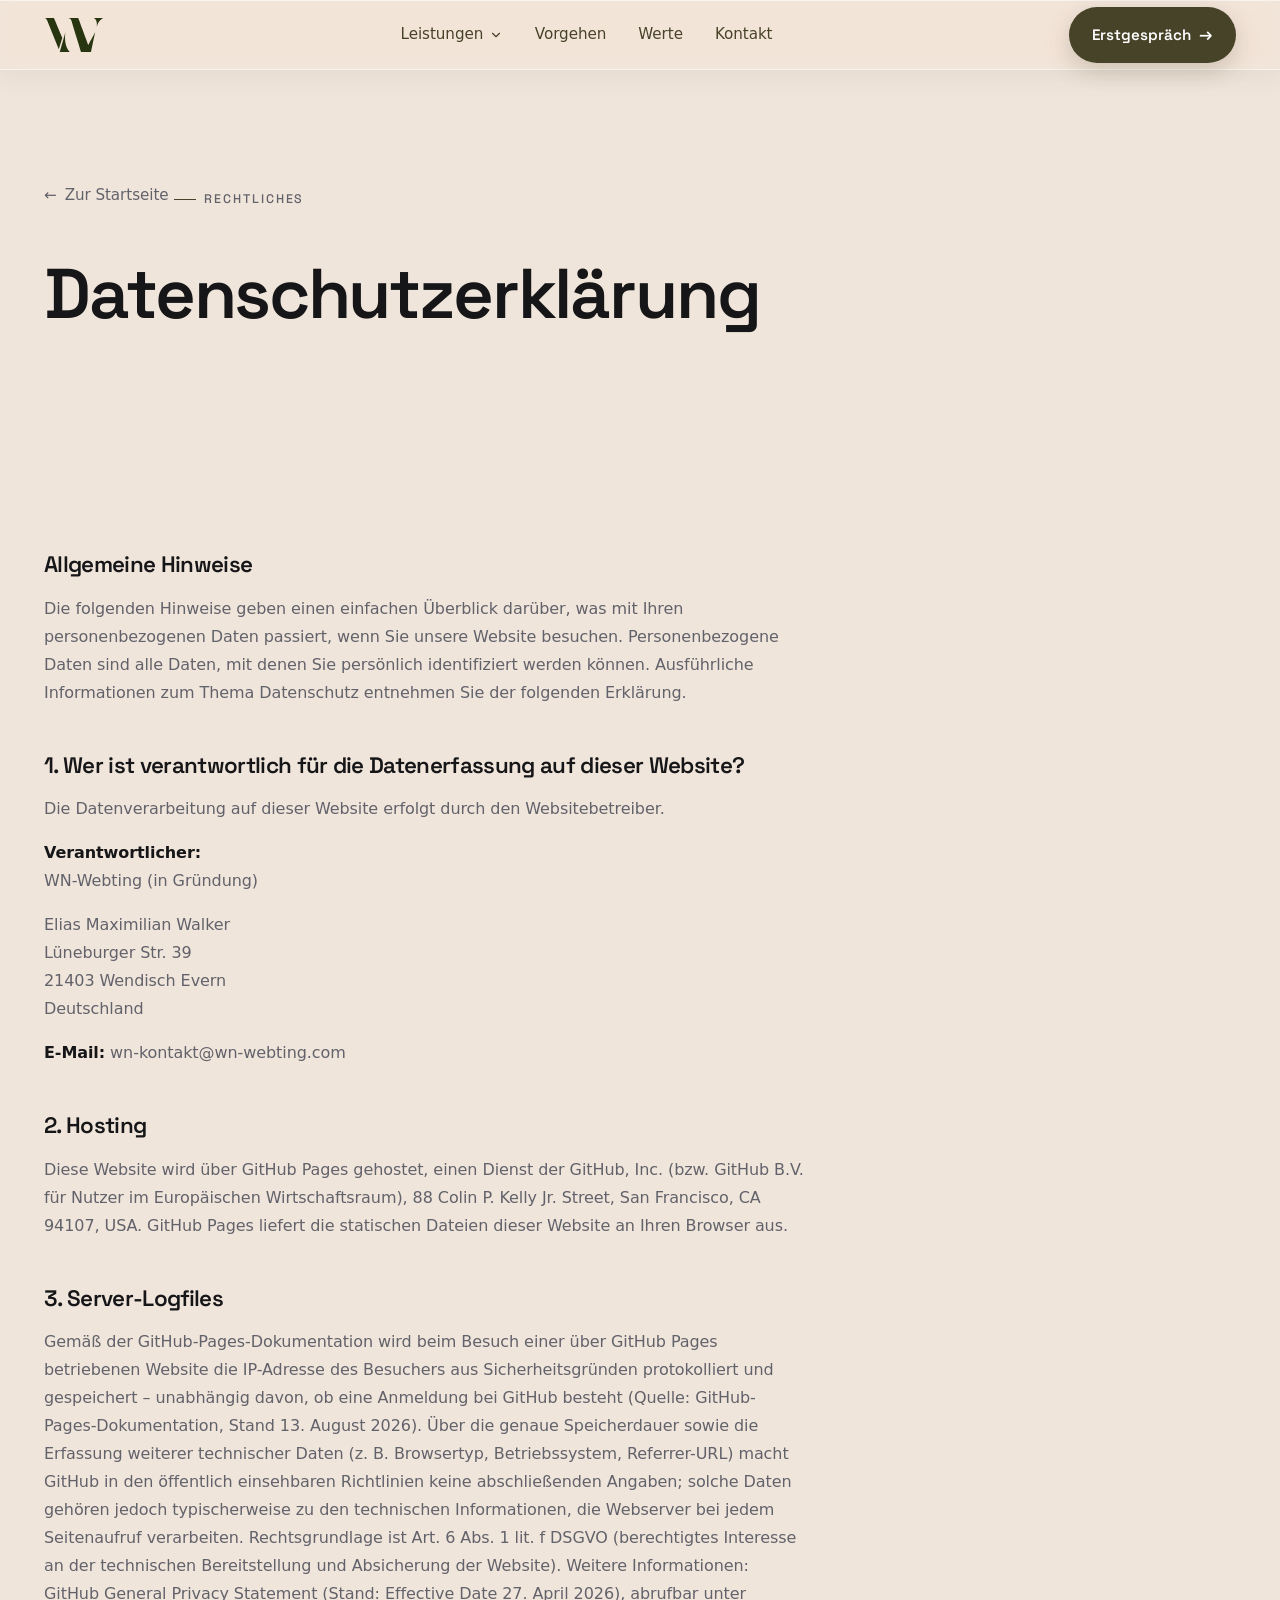
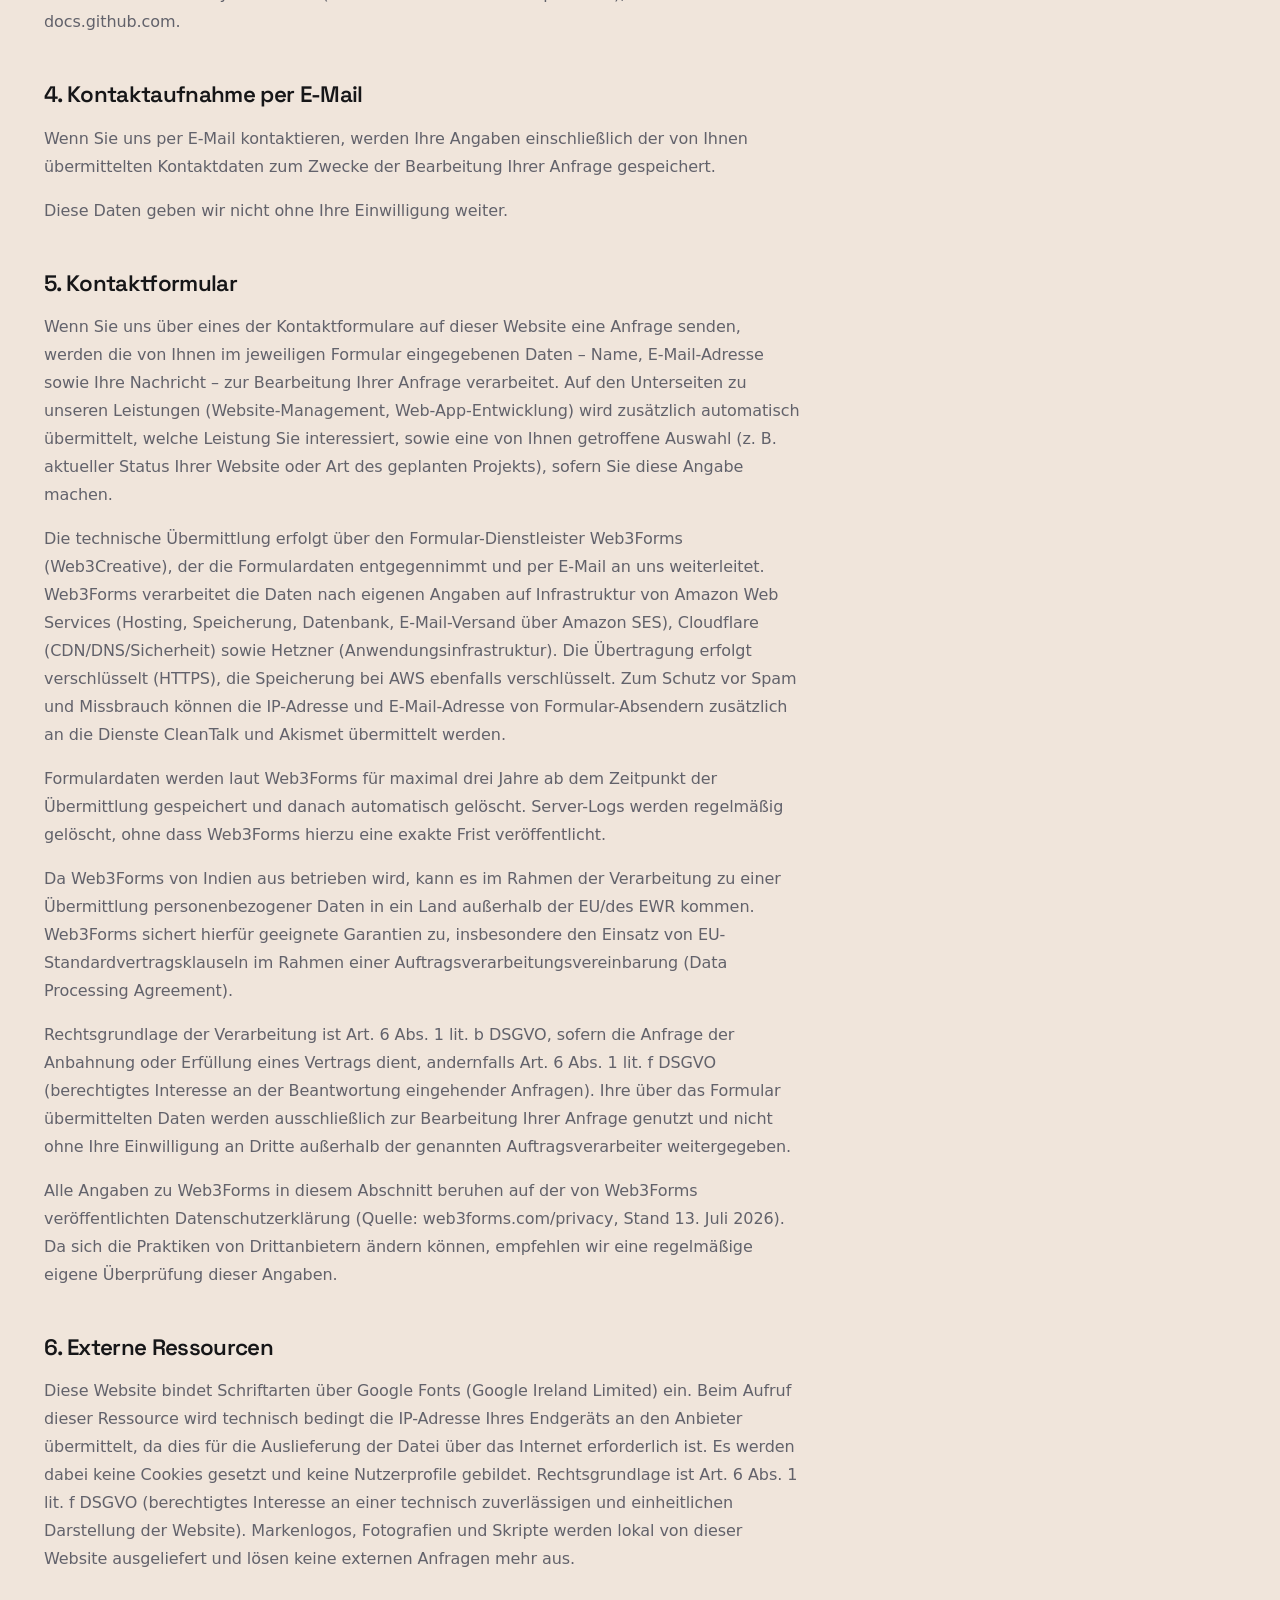
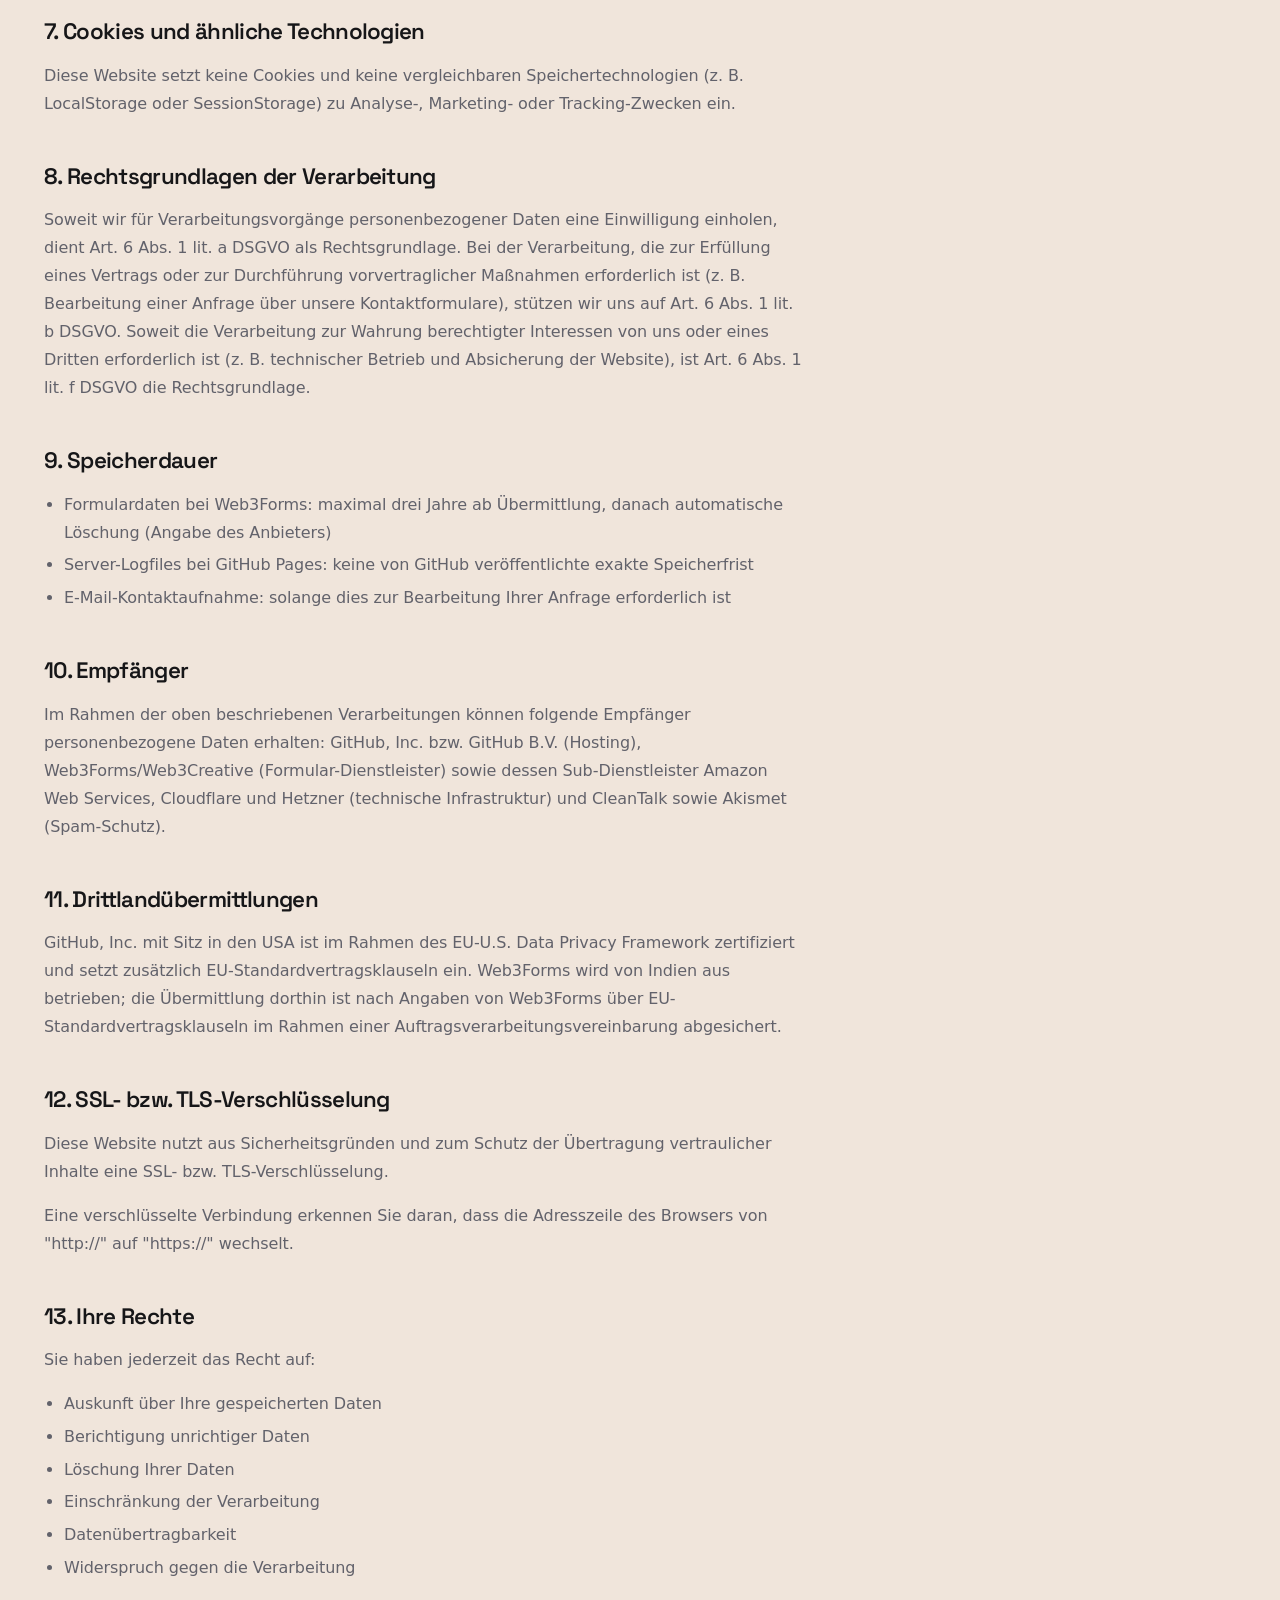
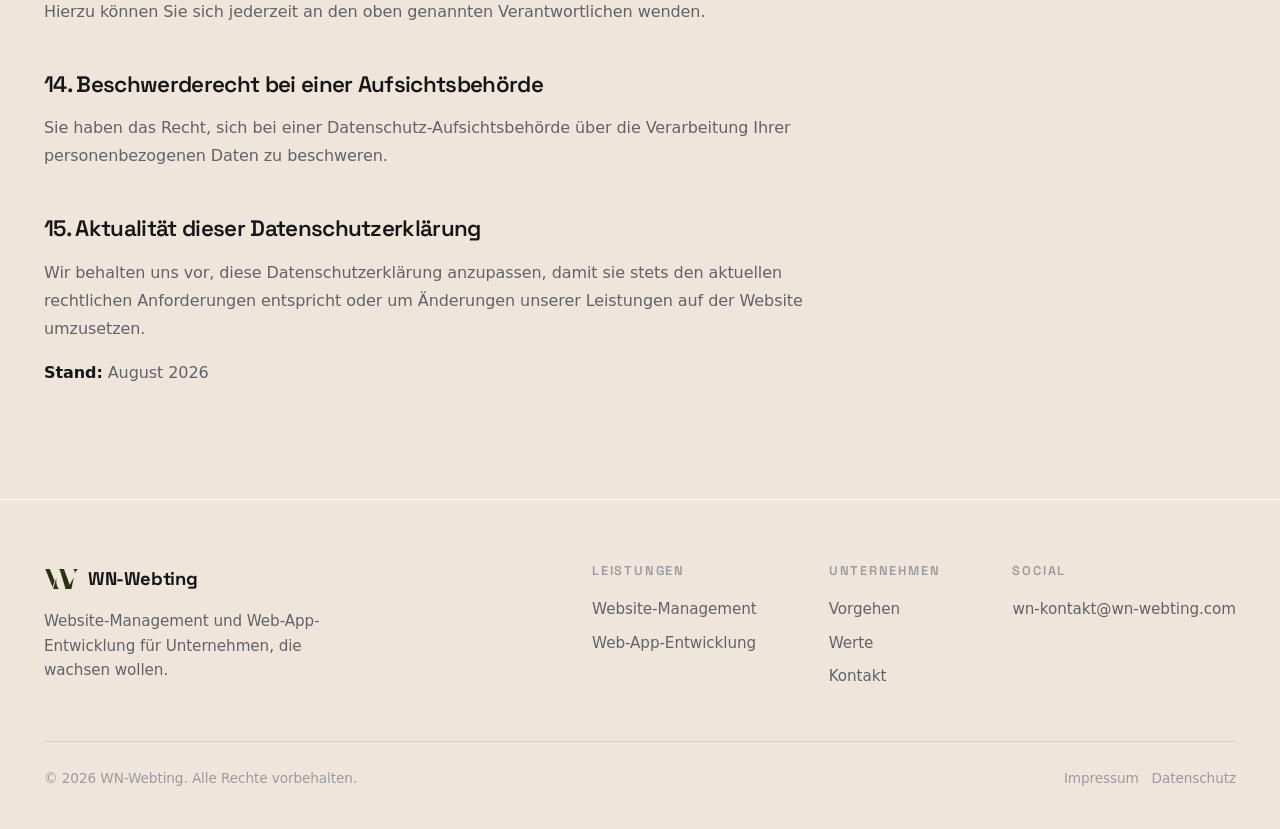
==== commit 3cd0b9de: "Neues Design: Soft Sand/Mocha Green/Watermelon Pink, durchgehendes Band mit Zeitleiste, Animationen " ====
--- a/datenschutz.html
+++ b/datenschutz.html
@@ -22,7 +22,7 @@
 
 <header class="nav">
   <div class="wrap">
-    <a href="index.html" class="brand"><img class="brand-logo" src="logo.svg" alt="WN-Webting Logo" />WN-Webting</a>
+    <a href="index.html" class="brand" aria-label="WN-Webting, zur Startseite"><img class="brand-logo" src="logo.svg" alt="WN-Webting Logo" /></a>
     <nav class="nav-links">
       <div class="nav-item">
         <a href="index.html#leistungen">Leistungen <svg class="nav-chevron" viewBox="0 0 24 24" fill="none" stroke="currentColor" stroke-width="2" stroke-linecap="round" stroke-linejoin="round" aria-hidden="true"><path d="M6 9l6 6 6-6"/></svg></a>
--- a/styles.css
+++ b/styles.css
@@ -1,7 +1,7 @@
 /* ============================================================
    WN-Webting - shared design system (used by all pages)
    Theme lock: LIGHT for the whole site.
-   Accent lock: ONE accent (dark olive green #273610) for all action colors.
+   Accent lock: ONE accent (dark olive green #474329) for all action colors.
    Shape rule: media/surfaces = 16px, buttons = pill, inputs = 10px.
    Fonts: Space Grotesk (display) + system sans (body).
    ============================================================ */
@@ -15,8 +15,8 @@
   --muted-2:   #9a9aa1;
   --line:      rgba(0,0,0,.10);
   --line-2:    rgba(0,0,0,.15);
-  --accent:    #273610;   /* standout action color - single accent */
-  --accent-hover:#34481a;
+  --accent:    #474329;   /* standout action color - single accent */
+  --accent-hover:#5a5636;
   --accent-ink:#ffffff;   /* text ON the accent */
   --radius:    16px;
   --radius-sm: 10px;
@@ -57,7 +57,7 @@
   will-change:transform; white-space:nowrap;
 }
 .btn:active{ transform:translateY(1px) scale(.985); }
-.btn-primary{ background:var(--accent); color:var(--accent-ink); box-shadow:0 8px 24px rgba(39,54,16,.22); }
+.btn-primary{ background:var(--accent); color:var(--accent-ink); box-shadow:0 8px 24px rgba(71,67,41,.22); }
 .btn-primary:hover{ background:var(--accent-hover); }
 .btn-ghost{ background:transparent; color:var(--text); border-color:var(--line-2); }
 .btn-ghost:hover{ border-color:var(--text); }
@@ -83,7 +83,7 @@
 }
 .nav .wrap{ display:flex; align-items:center; justify-content:space-between; gap:1.5rem; }
 .brand{ font-family:var(--display); font-weight:700; font-size:1.15rem; letter-spacing:-.02em; display:flex; align-items:center; gap:.55rem; }
-.brand .dot{ width:9px; height:9px; border-radius:999px; background:var(--accent); box-shadow:0 0 12px rgba(39,54,16,.6); flex:0 0 auto; }
+.brand .dot{ width:9px; height:9px; border-radius:999px; background:var(--accent); box-shadow:0 0 12px rgba(71,67,41,.6); flex:0 0 auto; }
 .brand-logo{ height:20px; width:auto; flex:0 0 auto; border-radius:3px; display:block; }
 .nav-links{ display:flex; align-items:center; gap:2rem; }
 .nav-links a{ font-size:.95rem; color:var(--muted); transition:color .2s var(--ease); }
@@ -134,7 +134,7 @@
   box-shadow:0 10px 26px rgba(0,0,0,.14); background:#ddd;
 }
 .hero-card img{ width:100%; height:100%; object-fit:cover; filter:grayscale(1) contrast(1.03); }
-.hero-card::after{ content:""; position:absolute; inset:0; background:rgba(39,54,16,.06); }
+.hero-card::after{ content:""; position:absolute; inset:0; background:rgba(71,67,41,.06); }
 
 .hero-center{
   position:absolute; inset:0; z-index:10; pointer-events:none;
@@ -230,7 +230,7 @@
 .cta-inner{
   border:1px solid var(--line-2); border-radius:calc(var(--radius) + 6px);
   background:
-    radial-gradient(120% 120% at 100% 0%, rgba(39,54,16,.08), transparent 55%),
+    radial-gradient(120% 120% at 100% 0%, rgba(71,67,41,.08), transparent 55%),
     var(--bg-2);
   padding:64px; display:grid; grid-template-columns:1fr 1fr; gap:56px; align-items:center;
 }
@@ -245,7 +245,7 @@
   transition:border-color .2s var(--ease), box-shadow .2s var(--ease);
 }
 .field input::placeholder, .field textarea::placeholder{ color:var(--muted-2); }
-.field input:focus, .field textarea:focus, .field select:focus{ outline:none; border-color:var(--accent); box-shadow:0 0 0 3px rgba(39,54,16,.15); }
+.field input:focus, .field textarea:focus, .field select:focus{ outline:none; border-color:var(--accent); box-shadow:0 0 0 3px rgba(71,67,41,.15); }
 .field textarea{ min-height:96px; resize:vertical; }
 form .btn-primary{ justify-content:center; margin-top:4px; }
 .form-note{ font-size:.8rem; color:var(--muted-2); text-align:center; }
@@ -407,7 +407,7 @@
   --glass:        rgba(255,255,255,.58);
   --glass-strong: rgba(255,255,255,.78);
   --glass-line:   rgba(255,255,255,.85);
-  --glass-shadow: 0 10px 40px rgba(39,54,16,.07), 0 1px 0 rgba(255,255,255,.9) inset;
+  --glass-shadow: 0 10px 40px rgba(71,67,41,.07), 0 1px 0 rgba(255,255,255,.9) inset;
 }
 
 /* durchgehender Hintergrund über die ganze Seite */
@@ -415,10 +415,10 @@
 body::before{
   content:""; position:fixed; inset:0; z-index:-1; pointer-events:none;
   background:
-    radial-gradient(52vw 42vw at 8% 6%,   rgba(79,109,245,.20), transparent 62%),
-    radial-gradient(46vw 40vw at 96% 28%, rgba(34,211,238,.17), transparent 64%),
-    radial-gradient(50vw 44vw at 14% 74%, rgba(39,54,16,.10),    transparent 64%),
-    radial-gradient(44vw 40vw at 90% 92%, rgba(20,184,166,.16), transparent 64%),
+    radial-gradient(52vw 42vw at 8% 6%,   rgba(244,114,182,.20), transparent 62%),
+    radial-gradient(46vw 40vw at 96% 28%, rgba(167,139,250,.17), transparent 64%),
+    radial-gradient(50vw 44vw at 14% 74%, rgba(71,67,41,.10),    transparent 64%),
+    radial-gradient(44vw 40vw at 90% 92%, rgba(251,146,60,.16), transparent 64%),
     linear-gradient(180deg,#f4f6f8 0%,#f1f5f7 50%,#f3f6f6 100%);
 }
 
@@ -434,7 +434,7 @@
   padding:34px 36px; box-shadow:var(--glass-shadow);
   -webkit-backdrop-filter:blur(16px); backdrop-filter:blur(16px);
 }
-.metric{ border-right-color:rgba(39,54,16,.12); }
+.metric{ border-right-color:rgba(71,67,41,.12); }
 
 /* Karten glasig statt weiße Kästen */
 .pstep, .value-card, .feature-card{
@@ -442,10 +442,10 @@
   box-shadow:var(--glass-shadow);
   -webkit-backdrop-filter:blur(16px); backdrop-filter:blur(16px);
 }
-.icon-tile{ background:rgba(39,54,16,.07); }
+.icon-tile{ background:rgba(71,67,41,.07); }
 .cta-inner{
   background:
-    radial-gradient(120% 120% at 100% 0%, rgba(39,54,16,.10), transparent 55%),
+    radial-gradient(120% 120% at 100% 0%, rgba(71,67,41,.10), transparent 55%),
     var(--glass-strong);
   border:1px solid var(--glass-line); box-shadow:var(--glass-shadow);
   -webkit-backdrop-filter:blur(18px); backdrop-filter:blur(18px);
@@ -453,7 +453,7 @@
 .field input, .field textarea, .field select{ background:rgba(255,255,255,.75); }
 .service-media{
   border-radius:calc(var(--radius) + 6px);
-  box-shadow:0 18px 44px rgba(39,54,16,.12), 0 0 0 1px var(--glass-line);
+  box-shadow:0 18px 44px rgba(71,67,41,.12), 0 0 0 1px var(--glass-line);
 }
 .contact-badge{ background:var(--glass-strong); border-color:var(--glass-line); }
 
@@ -467,26 +467,26 @@
 .glass-orb{ position:absolute; border-radius:50%; filter:blur(60px); }
 .glass-orb.o1{ width:46vw; height:46vw; left:-10vw; top:-14vw; background:radial-gradient(circle, rgba(70,120,90,.55), rgba(70,120,90,0) 68%); }
 .glass-orb.o2{ width:42vw; height:42vw; right:-8vw; top:6vh;  background:radial-gradient(circle, rgba(100,140,215,.45), rgba(100,140,215,0) 68%); }
-.glass-orb.o3{ width:38vw; height:38vw; left:30vw; bottom:-18vw; background:radial-gradient(circle, rgba(39,54,16,.38), rgba(39,54,16,0) 68%); }
+.glass-orb.o3{ width:38vw; height:38vw; left:30vw; bottom:-18vw; background:radial-gradient(circle, rgba(71,67,41,.38), rgba(71,67,41,0) 68%); }
 .glass-pane{
   position:absolute; border-radius:22px;
   background:linear-gradient(135deg, rgba(255,255,255,.62), rgba(255,255,255,.14));
   border:1px solid rgba(255,255,255,.8);
-  box-shadow:0 24px 60px rgba(39,54,16,.14), 0 1px 0 rgba(255,255,255,.9) inset;
+  box-shadow:0 24px 60px rgba(71,67,41,.14), 0 1px 0 rgba(255,255,255,.9) inset;
   -webkit-backdrop-filter:blur(18px) saturate(140%); backdrop-filter:blur(18px) saturate(140%);
   animation:glassFloat 16s ease-in-out infinite;
 }
 .glass-pane::before{                  /* Fensterleiste mit drei Punkten */
   content:""; position:absolute; left:18px; top:16px; width:8px; height:8px; border-radius:50%;
-  background:rgba(39,54,16,.30);
-  box-shadow:14px 0 0 rgba(39,54,16,.22), 28px 0 0 rgba(39,54,16,.14);
+  background:rgba(71,67,41,.30);
+  box-shadow:14px 0 0 rgba(71,67,41,.22), 28px 0 0 rgba(71,67,41,.14);
 }
 .glass-pane::after{                   /* angedeutete Inhaltszeilen */
   content:""; position:absolute; left:18px; right:18px; top:44px; bottom:18px; border-radius:8px;
   background:
-    linear-gradient(rgba(39,54,16,.13),rgba(39,54,16,.13)) 0 0/62% 9px no-repeat,
-    linear-gradient(rgba(39,54,16,.09),rgba(39,54,16,.09)) 0 24px/92% 9px no-repeat,
-    linear-gradient(rgba(39,54,16,.09),rgba(39,54,16,.09)) 0 44px/78% 9px no-repeat,
+    linear-gradient(rgba(71,67,41,.13),rgba(71,67,41,.13)) 0 0/62% 9px no-repeat,
+    linear-gradient(rgba(71,67,41,.09),rgba(71,67,41,.09)) 0 24px/92% 9px no-repeat,
+    linear-gradient(rgba(71,67,41,.09),rgba(71,67,41,.09)) 0 44px/78% 9px no-repeat,
     linear-gradient(rgba(255,255,255,.55),rgba(255,255,255,.55)) 0 70px/46% 54px no-repeat;
 }
 .glass-pane.p1{ width:290px; height:200px; left:5%;  top:17%;    rotate:-8deg; }
@@ -505,8 +505,8 @@
 .page-hero::before{
   content:""; position:absolute; inset:0; z-index:0; pointer-events:none;
   background:
-    radial-gradient(40vw 28vw at 92% 0%,  rgba(79,109,245,.22), transparent 65%),
-    radial-gradient(40vw 28vw at 4% 100%, rgba(34,211,238,.22),   transparent 65%);
+    radial-gradient(40vw 28vw at 92% 0%,  rgba(244,114,182,.22), transparent 65%),
+    radial-gradient(40vw 28vw at 4% 100%, rgba(167,139,250,.22),   transparent 65%);
 }
 .page-hero > .wrap{ position:relative; z-index:2; }
 .page-hero--video::before{ display:none; }
@@ -526,42 +526,42 @@
    ============================================================ */
 .hero{
   background:
-    radial-gradient(90% 70% at 15% 10%, #c7d7ff 0%, transparent 60%),
-    radial-gradient(80% 70% at 90% 20%, #b5f0e6 0%, transparent 62%),
-    radial-gradient(90% 80% at 50% 105%, #c4f3f7 0%, transparent 60%),
-    linear-gradient(160deg,#e4ebff 0%,#dff7f3 48%,#e2f6fb 100%);
+    radial-gradient(90% 70% at 15% 10%, #ffd1e6 0%, transparent 60%),
+    radial-gradient(80% 70% at 90% 20%, #ffe0bd 0%, transparent 62%),
+    radial-gradient(90% 80% at 50% 105%, #e3d6ff 0%, transparent 60%),
+    linear-gradient(160deg,#ffe8f2 0%,#fff0e0 48%,#f0e9ff 100%);
 }
 .glass-orb{ filter:blur(48px); animation:orbDrift 18s ease-in-out infinite; mix-blend-mode:multiply; }
 .glass-orb.o1{ width:56vw; height:56vw; left:-14vw; top:-18vw;
-  background:radial-gradient(circle, rgba(79,109,245,.72), rgba(79,109,245,0) 68%); }
+  background:radial-gradient(circle, rgba(244,114,182,.72), rgba(244,114,182,0) 68%); }
 .glass-orb.o2{ width:52vw; height:52vw; right:-12vw; top:2vh; animation-delay:-6s;
-  background:radial-gradient(circle, rgba(20,184,166,.55), rgba(20,184,166,0) 68%); }
+  background:radial-gradient(circle, rgba(251,146,60,.55), rgba(251,146,60,0) 68%); }
 .glass-orb.o3{ width:46vw; height:46vw; left:26vw; bottom:-22vw; animation-delay:-11s;
-  background:radial-gradient(circle, rgba(34,211,238,.62), rgba(34,211,238,0) 68%); }
+  background:radial-gradient(circle, rgba(167,139,250,.62), rgba(167,139,250,0) 68%); }
 .glass-orb.o4{ width:30vw; height:30vw; left:58vw; top:-10vw; animation-delay:-3s;
-  background:radial-gradient(circle, rgba(132,204,22,.50), rgba(132,204,22,0) 68%); }
+  background:radial-gradient(circle, rgba(250,204,21,.50), rgba(250,204,21,0) 68%); }
 @keyframes orbDrift{ 0%,100%{ translate:0 0; scale:1; } 50%{ translate:4vw 3vw; scale:1.12; } }
 
 .glass-pane{
   background:linear-gradient(135deg, rgba(255,255,255,.78), rgba(255,255,255,.18));
   border:1.5px solid rgba(255,255,255,.95);
-  box-shadow:0 30px 70px rgba(20,70,110,.22), 0 0 0 1px rgba(39,54,16,.06), 0 1px 0 #fff inset, 0 0 40px rgba(255,255,255,.35) inset;
+  box-shadow:0 30px 70px rgba(20,70,110,.22), 0 0 0 1px rgba(71,67,41,.06), 0 1px 0 #fff inset, 0 0 40px rgba(255,255,255,.35) inset;
   -webkit-backdrop-filter:blur(22px) saturate(180%); backdrop-filter:blur(22px) saturate(180%);
 }
-.glass-pane::before{ background:#14b8a6; box-shadow:14px 0 0 #22d3ee, 28px 0 0 #4f6df5; opacity:.9; }
+.glass-pane::before{ background:#fb923c; box-shadow:14px 0 0 #a78bfa, 28px 0 0 #f472b6; opacity:.9; }
 .glass-pane::after{
   background:
-    linear-gradient(rgba(39,54,16,.28),rgba(39,54,16,.28)) 0 0/62% 10px no-repeat,
-    linear-gradient(rgba(39,54,16,.16),rgba(39,54,16,.16)) 0 24px/92% 9px no-repeat,
-    linear-gradient(rgba(39,54,16,.16),rgba(39,54,16,.16)) 0 44px/78% 9px no-repeat,
-    linear-gradient(135deg,rgba(79,109,245,.55),rgba(20,184,166,.45)) 0 70px/46% 54px no-repeat;
+    linear-gradient(rgba(71,67,41,.28),rgba(71,67,41,.28)) 0 0/62% 10px no-repeat,
+    linear-gradient(rgba(71,67,41,.16),rgba(71,67,41,.16)) 0 24px/92% 9px no-repeat,
+    linear-gradient(rgba(71,67,41,.16),rgba(71,67,41,.16)) 0 44px/78% 9px no-repeat,
+    linear-gradient(135deg,rgba(244,114,182,.55),rgba(251,146,60,.45)) 0 70px/46% 54px no-repeat;
 }
 
 /* Lichtkranz hinter dem Bilderring als Markenzeichen */
 .hero-stage::before{
   content:""; position:absolute; left:50%; top:50%; width:min(78vh,92vw); height:min(78vh,92vw);
   transform:translate(-50%,-50%); border-radius:50%; pointer-events:none;
-  background:conic-gradient(from 0deg, rgba(79,109,245,.40), rgba(20,184,166,.40), rgba(34,211,238,.40), rgba(132,204,22,.36), rgba(79,109,245,.40));
+  background:conic-gradient(from 0deg, rgba(244,114,182,.40), rgba(251,146,60,.40), rgba(167,139,250,.40), rgba(250,204,21,.36), rgba(244,114,182,.40));
   filter:blur(40px); opacity:.85; animation:haloSpin 40s linear infinite;
 }
 @keyframes haloSpin{ to{ transform:translate(-50%,-50%) rotate(360deg); } }
@@ -595,19 +595,19 @@
 body{ background:#f3f6f8; }
 body::before{
   background:
-    radial-gradient(58vw 48vw at 6% 8%,   rgba(79,109,245,.26), transparent 64%),
-    radial-gradient(52vw 46vw at 98% 22%, rgba(34,211,238,.24), transparent 64%),
-    radial-gradient(56vw 48vw at 10% 70%, rgba(20,184,166,.17), transparent 64%),
-    radial-gradient(50vw 44vw at 92% 88%, rgba(132,204,22,.17), transparent 64%),
+    radial-gradient(58vw 48vw at 6% 8%,   rgba(244,114,182,.26), transparent 64%),
+    radial-gradient(52vw 46vw at 98% 22%, rgba(167,139,250,.24), transparent 64%),
+    radial-gradient(56vw 48vw at 10% 70%, rgba(251,146,60,.17), transparent 64%),
+    radial-gradient(50vw 44vw at 92% 88%, rgba(250,204,21,.17), transparent 64%),
     linear-gradient(180deg,#f4f7f9 0%,#f1f6f8 50%,#f3f7f7 100%);
 }
 /* zweite, langsam driftende Ebene */
 body::after{
   content:""; position:fixed; inset:-10%; z-index:-1; pointer-events:none; opacity:.9;
   background:
-    radial-gradient(34vw 30vw at 72% 12%, rgba(20,184,166,.13), transparent 66%),
-    radial-gradient(38vw 32vw at 24% 52%, rgba(34,211,238,.13), transparent 66%),
-    radial-gradient(34vw 30vw at 80% 64%, rgba(79,109,245,.14), transparent 66%);
+    radial-gradient(34vw 30vw at 72% 12%, rgba(251,146,60,.13), transparent 66%),
+    radial-gradient(38vw 32vw at 24% 52%, rgba(167,139,250,.13), transparent 66%),
+    radial-gradient(34vw 30vw at 80% 64%, rgba(244,114,182,.14), transparent 66%);
   animation:pageDrift 26s ease-in-out infinite alternate;
 }
 @keyframes pageDrift{ from{ transform:translate3d(-2%,-1%,0) scale(1); } to{ transform:translate3d(2%,2%,0) scale(1.08); } }
@@ -617,32 +617,32 @@
 .pstep, .value-card, .feature-card, .results .metrics{
   background:
     linear-gradient(135deg, rgba(255,255,255,.80), rgba(255,255,255,.38)),
-    linear-gradient(135deg, rgba(79,109,245,.07), rgba(34,211,238,.07));
+    linear-gradient(135deg, rgba(244,114,182,.07), rgba(167,139,250,.07));
   border:1px solid rgba(255,255,255,.95);
   box-shadow:0 18px 44px rgba(30,60,140,.09), 0 1px 0 #fff inset;
 }
 .pstep:hover, .value-card:hover{ box-shadow:0 22px 50px rgba(30,60,140,.15); }
-.icon-tile{ background:linear-gradient(135deg, rgba(79,109,245,.16), rgba(34,211,238,.18)); color:#1f3a5c; }
-.pstep-n{ background:linear-gradient(135deg,#4f6df5,#14b8a6 60%,#22d3ee); -webkit-background-clip:text; background-clip:text; color:transparent; -webkit-text-fill-color:transparent; }
+.icon-tile{ background:linear-gradient(135deg, rgba(244,114,182,.16), rgba(167,139,250,.18)); color:#1f3a5c; }
+.pstep-n{ background:linear-gradient(135deg,#f472b6,#fb923c 60%,#a78bfa); -webkit-background-clip:text; background-clip:text; color:transparent; -webkit-text-fill-color:transparent; }
 .service-media{ box-shadow:0 22px 50px rgba(30,60,140,.18), 0 0 0 1px rgba(255,255,255,.9); }
 .cta-inner{
   background:
-    radial-gradient(120% 120% at 100% 0%, rgba(20,184,166,.14), transparent 55%),
-    radial-gradient(100% 100% at 0% 100%, rgba(79,109,245,.12), transparent 55%),
+    radial-gradient(120% 120% at 100% 0%, rgba(251,146,60,.14), transparent 55%),
+    radial-gradient(100% 100% at 0% 100%, rgba(244,114,182,.12), transparent 55%),
     rgba(255,255,255,.72);
   box-shadow:0 24px 60px rgba(30,60,140,.12), 0 1px 0 #fff inset;
 }
 footer{ background:rgba(255,255,255,.55); }
 .metric{ border-right-color:rgba(30,60,140,.14); }
 .faq, .faq details{ border-color:rgba(30,60,140,.16); }
-.faq summary::after{ color:#4f6df5; }
+.faq summary::after{ color:#f472b6; }
 
 /* Unterseiten-Kopf: Hero-Verlauf, dezenter, mit weichem Auslauf */
 .page-hero:not(.page-hero--video){
   background:
-    radial-gradient(60% 120% at 8% 0%,  rgba(79,109,245,.30), transparent 62%),
-    radial-gradient(55% 120% at 96% 10%, rgba(34,211,238,.28), transparent 62%),
-    radial-gradient(60% 120% at 60% 110%, rgba(20,184,166,.22), transparent 62%);
+    radial-gradient(60% 120% at 8% 0%,  rgba(244,114,182,.30), transparent 62%),
+    radial-gradient(55% 120% at 96% 10%, rgba(167,139,250,.28), transparent 62%),
+    radial-gradient(60% 120% at 60% 110%, rgba(251,146,60,.22), transparent 62%);
 }
 .page-hero:not(.page-hero--video)::before{ display:none; }
 .page-hero:not(.page-hero--video)::after{
@@ -655,9 +655,9 @@
 .page-hero:not(.page-hero--video)::before{
   display:block; content:""; position:absolute; inset:0; z-index:0; pointer-events:none;
   background:
-    radial-gradient(60% 120% at 8% 0%,  rgba(79,109,245,.30), transparent 62%),
-    radial-gradient(55% 120% at 96% 10%, rgba(34,211,238,.28), transparent 62%),
-    radial-gradient(60% 120% at 60% 110%, rgba(20,184,166,.22), transparent 62%);
+    radial-gradient(60% 120% at 8% 0%,  rgba(244,114,182,.30), transparent 62%),
+    radial-gradient(55% 120% at 96% 10%, rgba(167,139,250,.28), transparent 62%),
+    radial-gradient(60% 120% at 60% 110%, rgba(251,146,60,.22), transparent 62%);
   -webkit-mask-image:linear-gradient(180deg,#000 55%,transparent 100%);
   mask-image:linear-gradient(180deg,#000 55%,transparent 100%);
 }
@@ -693,3 +693,320 @@
   padding:26px 28px; box-shadow:0 18px 44px rgba(30,60,140,.09), 0 1px 0 #fff inset;
   -webkit-backdrop-filter:blur(14px); backdrop-filter:blur(14px);
 }
+
+/* ---------- Weicher Übergang Hero -> nächste Sektion (kein harter Schnitt) ---------- */
+.hero::after{ display:none; }
+
+/* ============================================================
+   ALLES WEISS: keine farbigen Hintergründe mehr
+   ============================================================ */
+body{ background:#fff; }
+body::before, body::after{ display:none; }
+.hero{ background:#fff; }
+.hero-glass{ display:none; }
+.hero-stage::before{ display:none; }
+.hero-center::before{ background:radial-gradient(closest-side, rgba(255,255,255,.92) 40%, rgba(255,255,255,.6) 64%, rgba(255,255,255,0) 82%); }
+.page-hero:not(.page-hero--video)::before{ display:none; }
+.pstep, .value-card, .feature-card, .results .metrics{
+  background:#fff; border:1px solid rgba(0,0,0,.08);
+  box-shadow:0 10px 30px rgba(0,0,0,.05);
+}
+.pstep:hover, .value-card:hover{ box-shadow:0 16px 40px rgba(0,0,0,.09); }
+.icon-tile{ background:#f1f1ee; color:var(--accent); }
+.pstep-n{ background:none; color:var(--accent); -webkit-text-fill-color:currentColor; }
+.cta-inner{ background:#fff; box-shadow:0 18px 50px rgba(0,0,0,.07); border:1px solid rgba(0,0,0,.08); }
+footer{ background:#fff; }
+.metric{ border-right-color:rgba(0,0,0,.10); }
+.faq, .faq details{ border-color:rgba(0,0,0,.12); }
+.faq summary::after{ color:var(--accent); }
+
+/* ---------- Kein Übergang zwischen Hero und nächster Sektion ---------- */
+.hero{ -webkit-mask-image:none; mask-image:none; }
+#leistungen{ margin-top:0; padding-top:112px; }
+@media (max-width:760px){ #leistungen{ padding-top:80px; } }
+
+/* ---------- Hover-Animation für alle Buttons ---------- */
+.btn{
+  position:relative; overflow:hidden; isolation:isolate;
+  transition:transform .18s var(--ease), translate .3s var(--ease), scale .3s var(--ease),
+             background .25s var(--ease), color .25s var(--ease), border-color .25s var(--ease), box-shadow .3s var(--ease);
+}
+.btn::after{                                   /* Glanz-Streifen */
+  content:""; position:absolute; top:0; bottom:0; left:-60%; width:45%; z-index:-1; pointer-events:none;
+  background:linear-gradient(100deg, transparent, rgba(255,255,255,.55), transparent);
+  transform:skewX(-20deg); transition:left .6s var(--ease);
+}
+.btn:hover{ translate:0 -3px; scale:1.04; }
+.btn:hover::after{ left:120%; }
+.btn-primary:hover{ box-shadow:0 14px 32px rgba(71,67,41,.32); }
+.btn-ghost:hover{ background:rgba(71,67,41,.06); border-color:var(--accent); color:var(--accent); box-shadow:0 10px 24px rgba(0,0,0,.08); }
+.btn:active{ translate:0 0; scale:.97; }
+.btn:focus-visible{ outline:2px solid var(--accent); outline-offset:3px; }
+.btn:hover .btn-arrow{ transform:translateX(5px); }
+@media (prefers-reduced-motion:reduce){ .btn, .btn::after{ transition:none; } .btn:hover{ translate:none; scale:none; } }
+
+/* ---------- Logo oben links: größer, ohne Schriftzug ---------- */
+.nav .brand-logo{ height:34px; }
+@media (max-width:760px){ .nav .brand-logo{ height:30px; } }
+
+/* ---------- Hero: sandgelber Blitz-Unterstrich + Farbakzente in den Ecken ---------- */
+.hero h1 em{ position:relative; display:inline-block; }
+.hero h1 em::after{
+  content:""; position:absolute; left:-2%; right:-2%; bottom:-.2em; height:.4em; pointer-events:none;
+  background:url("data:image/svg+xml,%3Csvg xmlns='http://www.w3.org/2000/svg' viewBox='0 0 240 24' preserveAspectRatio='none'%3E%3Cpath d='M4 15 C 18 11, 28 5, 44 13 L 58 3 C 70 14, 84 19, 100 11 L 116 21 C 128 10, 140 5, 156 12 L 172 2 C 184 14, 200 18, 214 10 L 236 8' fill='none' stroke='%23FC75B4' stroke-width='5.5' stroke-linecap='round' stroke-linejoin='round'/%3E%3C/svg%3E") center/100% 100% no-repeat;
+  clip-path:inset(0 100% 0 0); animation:zapIn .9s .5s var(--ease) forwards;
+}
+@keyframes zapIn{ to{ clip-path:inset(0 0 0 0); } }
+@media (prefers-reduced-motion:reduce){ .hero h1 em::after{ animation:none; clip-path:none; } }
+
+.hero::before, .hero::after{
+  display:block; content:""; position:absolute; z-index:0; pointer-events:none; border-radius:50%;
+  width:min(60vw,720px); height:min(60vw,720px); background:none; filter:blur(10px);
+}
+.hero::before{ left:calc(min(60vw,720px) / -4); top:calc(min(60vw,720px) / -4);
+  background:radial-gradient(circle, rgba(236,201,105,.62), rgba(236,201,105,0) 68%); }
+.hero::after{ right:calc(min(60vw,720px) / -4); bottom:calc(min(60vw,720px) / -4); height:min(60vw,720px); left:auto; top:auto;
+  background:radial-gradient(circle, rgba(236,201,105,.62), rgba(236,201,105,0) 68%); }
+
+/* ---------- Hero: reines Weiß, senfgelbe Akzente (kein Glas, keine Unschärfe) ---------- */
+.hero{ background:#fff; }
+.hero::before, .hero::after{
+  filter:none; border-radius:50%; background:#FC75B4;
+  width:min(30vw,380px); height:min(30vw,380px); min-width:150px; min-height:150px;
+}
+.hero::before{ left:calc(min(30vw,380px) / -2.4); top:calc(min(30vw,380px) / -2.4); right:auto; bottom:auto; }
+.hero::after{ right:calc(min(30vw,380px) / -2.4); bottom:calc(min(30vw,380px) / -2.4); left:auto; top:auto; display:block; }
+.hero-glass{ display:none; }
+
+/* ---------- Hero: senfgelbe Streifen in den Ecken ---------- */
+.hero::before, .hero::after{
+  border-radius:0; filter:none; min-width:0; min-height:0;
+  width:min(34vw,460px); height:min(34vw,460px);
+  background:repeating-linear-gradient(135deg, #FC75B4 0 12px, transparent 12px 30px);
+}
+.hero::before{ left:0; top:0; right:auto; bottom:auto; clip-path:polygon(0 0, 100% 0, 0 100%); }
+.hero::after{ right:0; bottom:0; left:auto; top:auto; clip-path:polygon(100% 100%, 0 100%, 100% 0); }
+@media (max-width:760px){ .hero::before, .hero::after{ width:46vw; height:46vw; } }
+
+/* ============================================================
+   PALETTE: Soft Sand #F0E5DB · Mocha Green #474329 · Watermelon Pink #FC75B4
+   ============================================================ */
+:root{ --bg:#F0E5DB; --bg-2:#F0E5DB; --accent:#474329; --accent-hover:#5a5636; }
+body, .hero{ background:#F0E5DB; }
+footer{ background:#F0E5DB; }
+.hero-center::before{ background:radial-gradient(closest-side, rgba(240,229,219,.94) 40%, rgba(240,229,219,.62) 64%, rgba(240,229,219,0) 82%); }
+.pstep, .value-card, .feature-card, .results .metrics, .cta-inner{ background:rgba(255,255,255,.55); border-color:rgba(71,67,41,.12); }
+.icon-tile{ background:rgba(71,67,41,.08); }
+.metric{ border-right-color:rgba(71,67,41,.18); }
+.faq, .faq details{ border-color:rgba(71,67,41,.2); }
+.faq summary::after{ color:#FC75B4; }
+
+/* ---------- Hero: je eine pinke Schlangenlinie oben links und unten rechts ---------- */
+.hero::before, .hero::after{
+  clip-path:none; border-radius:0; filter:none;
+  width:min(52vw,720px); height:min(24vw,330px); min-width:260px; min-height:120px;
+  background:url("data:image/svg+xml,%3Csvg xmlns='http://www.w3.org/2000/svg' viewBox='0 0 600 270' preserveAspectRatio='none'%3E%3Cpath d='M-20 60 C 70 -20, 130 160, 240 110 S 380 0, 470 90 S 560 200, 640 150' fill='none' stroke='%23FC75B4' stroke-width='26' stroke-linecap='round'/%3E%3C/svg%3E") 0 0/100% 100% no-repeat;
+}
+.hero::before{ left:0; top:0; right:auto; bottom:auto; }
+.hero::after{ right:0; bottom:0; left:auto; top:auto; transform:rotate(180deg); }
+@media (max-width:760px){ .hero::before, .hero::after{ width:70vw; height:32vw; } }
+.hero::before{ top:64px; }
+
+/* ---------- Hero: Mocha-Green-Schlangenlinien diagonal über die Ecken ---------- */
+.hero::before, .hero::after{
+  width:min(44vw,560px); height:min(44vw,560px); min-width:220px; min-height:220px;
+  background:url("data:image/svg+xml,%3Csvg xmlns='http://www.w3.org/2000/svg' viewBox='0 0 300 300'%3E%3Cpath d='M-30.0 330.0 L-20.9 330.1 L-12.1 329.9 L-3.9 329.1 L3.5 327.5 L10.0 325.0 L15.3 321.3 L19.6 316.6 L22.6 310.6 L24.7 303.7 L25.8 295.8 L26.3 287.3 L26.3 278.3 L26.2 269.2 L26.2 260.2 L26.7 251.7 L27.8 243.8 L29.9 236.9 L32.9 230.9 L37.2 226.2 L42.5 222.5 L49.0 220.0 L56.4 218.4 L64.6 217.6 L73.4 217.4 L82.5 217.5 L91.6 217.6 L100.4 217.4 L108.6 216.6 L116.0 215.0 L122.5 212.5 L127.8 208.8 L132.1 204.1 L135.1 198.1 L137.2 191.2 L138.3 183.3 L138.8 174.8 L138.8 165.8 L138.7 156.7 L138.7 147.7 L139.2 139.2 L140.3 131.3 L142.4 124.4 L145.4 118.4 L149.7 113.7 L155.0 110.0 L161.5 107.5 L168.9 105.9 L177.1 105.1 L185.9 104.9 L195.0 105.0 L204.1 105.1 L212.9 104.9 L221.1 104.1 L228.5 102.5 L235.0 100.0 L240.3 96.3 L244.6 91.6 L247.6 85.6 L249.7 78.7 L250.8 70.8 L251.3 62.3 L251.3 53.3 L251.2 44.2 L251.2 35.2 L251.7 26.7 L252.8 18.8 L254.9 11.9 L257.9 5.9 L262.2 1.2 L267.5 -2.5 L274.0 -5.0 L281.4 -6.6 L289.6 -7.4 L298.4 -7.6 L307.5 -7.5 L316.6 -7.4 L325.4 -7.6 L333.6 -8.4 L341.0 -10.0 L347.5 -12.5' fill='none' stroke='%23474329' stroke-width='14' stroke-linecap='round' stroke-linejoin='round'/%3E%3C/svg%3E") 0 0/100% 100% no-repeat;
+}
+.hero::before{ left:0; top:64px; right:auto; bottom:auto; transform:none; }
+.hero::after{ right:0; bottom:0; left:auto; top:auto; transform:rotate(180deg); }
+@media (max-width:760px){ .hero::before, .hero::after{ width:62vw; height:62vw; } }
+.hero::before, .hero::after{ width:min(28vw,380px); height:min(28vw,380px); min-width:150px; min-height:150px; }
+@media (max-width:760px){ .hero::before, .hero::after{ width:42vw; height:42vw; } }
+
+/* ---------- Hero-Linien: dick, wenige Wellen, laufen bis zum Bildschirmrand und unter die Menüzeile ---------- */
+.hero::before, .hero::after{
+  width:min(36vw,520px); height:min(36vw,520px); min-width:200px; min-height:200px;
+  background:url("data:image/svg+xml,%3Csvg xmlns='http://www.w3.org/2000/svg' viewBox='0 0 300 300'%3E%3Cpath d='M-40.0 340.0 L-33.9 338.5 L-27.9 336.9 L-21.9 335.3 L-15.9 333.7 L-10.1 331.9 L-4.3 330.1 L1.3 328.1 L6.9 326.1 L12.2 323.8 L17.5 321.5 L22.5 318.9 L27.4 316.2 L32.0 313.2 L36.5 310.1 L40.7 306.7 L44.8 303.2 L48.6 299.4 L52.3 295.5 L55.7 291.3 L58.9 286.9 L61.9 282.3 L64.7 277.5 L67.3 272.5 L69.7 267.3 L72.0 262.0 L74.1 256.5 L76.1 250.9 L78.0 245.2 L79.7 239.3 L81.4 233.4 L83.0 227.4 L84.6 221.4 L86.2 215.4 L87.7 209.3 L89.2 203.2 L90.8 197.2 L92.5 191.3 L94.2 185.4 L96.0 179.6 L97.9 173.9 L99.9 168.3 L102.1 162.9 L104.4 157.6 L106.9 152.5 L109.6 147.6 L112.4 142.8 L115.5 138.3 L118.8 134.0 L122.3 129.9 L126.0 126.0 L129.9 122.3 L134.0 118.8 L138.3 115.5 L142.8 112.4 L147.6 109.6 L152.5 106.9 L157.6 104.4 L162.9 102.1 L168.3 99.9 L173.9 97.9 L179.6 96.0 L185.4 94.2 L191.3 92.5 L197.2 90.8 L203.2 89.2 L209.3 87.7 L215.4 86.2 L221.4 84.6 L227.4 83.0 L233.4 81.4 L239.3 79.7 L245.2 78.0 L250.9 76.1 L256.5 74.1 L262.0 72.0 L267.3 69.7 L272.5 67.3 L277.5 64.7 L282.3 61.9 L286.9 58.9 L291.3 55.7 L295.5 52.3 L299.4 48.6 L303.2 44.8 L306.7 40.7 L310.1 36.5 L313.2 32.0 L316.2 27.4 L318.9 22.5 L321.5 17.5 L323.8 12.2 L326.1 6.9 L328.1 1.3 L330.1 -4.3 L331.9 -10.1 L333.7 -15.9 L335.3 -21.9 L336.9 -27.9 L338.5 -33.9 L340.0 -40.0' fill='none' stroke='%23474329' stroke-width='34' stroke-linecap='butt' stroke-linejoin='round'/%3E%3C/svg%3E") 0 0/100% 100% no-repeat;
+}
+.hero::before{ left:0; top:0; right:auto; bottom:auto; transform:none; }
+.hero::after{ right:0; bottom:0; left:auto; top:auto; transform:rotate(180deg); }
+@media (max-width:760px){ .hero::before, .hero::after{ width:48vw; height:48vw; } }
+
+/* ---------- Hero-Linien: beide Enden laufen aus dem Bildschirm (linker/oberer bzw. rechter/unterer Rand) ---------- */
+.hero::before, .hero::after{
+  background:url("data:image/svg+xml,%3Csvg xmlns='http://www.w3.org/2000/svg' viewBox='0 0 300 300'%3E%3Cpath d='M-70.0 240.0 L-64.9 238.9 L-59.8 237.8 L-54.8 236.6 L-49.8 235.4 L-44.9 234.1 L-40.0 232.8 L-35.3 231.3 L-30.7 229.7 L-26.2 228.0 L-21.8 226.2 L-17.6 224.2 L-13.6 222.0 L-9.7 219.7 L-6.1 217.1 L-2.5 214.5 L0.8 211.6 L3.9 208.5 L6.8 205.2 L9.6 201.8 L12.2 198.2 L14.6 194.4 L16.8 190.4 L18.8 186.2 L20.7 181.9 L22.5 177.5 L24.1 172.9 L25.6 168.2 L27.0 163.4 L28.3 158.5 L29.6 153.6 L30.7 148.5 L31.9 143.5 L33.0 138.4 L34.1 133.3 L35.2 128.2 L36.3 123.1 L37.5 118.1 L38.8 113.2 L40.1 108.3 L41.5 103.5 L43.1 98.9 L44.7 94.3 L46.5 89.9 L48.5 85.7 L50.6 81.6 L52.9 77.7 L55.3 73.9 L58.0 70.4 L60.8 67.0 L63.8 63.8 L67.0 60.8 L70.4 58.0 L73.9 55.3 L77.7 52.9 L81.6 50.6 L85.7 48.5 L89.9 46.5 L94.3 44.7 L98.9 43.1 L103.5 41.5 L108.3 40.1 L113.2 38.8 L118.1 37.5 L123.1 36.3 L128.2 35.2 L133.3 34.1 L138.4 33.0 L143.5 31.9 L148.5 30.7 L153.6 29.6 L158.5 28.3 L163.4 27.0 L168.2 25.6 L172.9 24.1 L177.5 22.5 L181.9 20.7 L186.2 18.8 L190.4 16.8 L194.4 14.6 L198.2 12.2 L201.8 9.6 L205.2 6.8 L208.5 3.9 L211.6 0.8 L214.5 -2.5 L217.1 -6.1 L219.7 -9.7 L222.0 -13.6 L224.2 -17.6 L226.2 -21.8 L228.0 -26.2 L229.7 -30.7 L231.3 -35.3 L232.8 -40.0 L234.1 -44.9 L235.4 -49.8 L236.6 -54.8 L237.8 -59.8 L238.9 -64.9 L240.0 -70.0' fill='none' stroke='%23474329' stroke-width='36' stroke-linecap='butt' stroke-linejoin='round'/%3E%3C/svg%3E") 0 0/100% 100% no-repeat;
+}
+
+/* Hero: kein Strich vor „Web-Agentur" */
+.hero .eyebrow::before{ display:none; }
+
+/* Platz des früheren Untertitels bleibt leer, damit das Layout unverändert ist */
+.hero-gap{ margin-top:1.3rem; height:calc(1.12rem * 1.6 * 3); }
+
+/* ---------- Menüzeile in Soft Sand, passend zum Hintergrund ---------- */
+header.nav{
+  background:rgba(240,229,219,.88);
+  -webkit-backdrop-filter:blur(14px); backdrop-filter:blur(14px);
+  border-bottom:1px solid rgba(71,67,41,.12);
+  box-shadow:none;
+}
+.nav-links a{ color:#474329; }
+.nav-links a:hover{ color:#161618; }
+.nav-dropdown{ background:#F0E5DB; border:1px solid rgba(71,67,41,.14); box-shadow:0 16px 40px rgba(71,67,41,.14); }
+.nav-dropdown a{ color:#474329; }
+.nav-dropdown a:hover{ background:rgba(71,67,41,.08); }
+
+/* ---------- Menüzeile: glasig in Sand, Hintergrund-Linie scheint durch ---------- */
+header.nav{
+  background:rgba(240,229,219,.34);
+  -webkit-backdrop-filter:blur(7px) saturate(140%); backdrop-filter:blur(7px) saturate(140%);
+  border-bottom:1px solid rgba(255,255,255,.55);
+  box-shadow:0 1px 0 rgba(255,255,255,.5) inset, 0 8px 24px rgba(71,67,41,.06);
+}
+
+/* Hero reicht bis ganz nach oben unter die gläserne Menüzeile */
+.hero{ margin-top:-70px; height:calc(100dvh + 70px); min-height:calc(640px + 70px); }
+.hero-stage, .hero-center{ top:70px; }
+
+/* ---------- Band, das vom Hero über die Startseite weiterläuft ---------- */
+.page-ribbon{ position:absolute; left:0; width:100%; z-index:-1; pointer-events:none; overflow:hidden; }
+.page-ribbon svg{ display:block; }
+.page-ribbon path{ fill:#474329; opacity:1; }
+.ribbon-pin{ position:absolute; width:calc(30px * var(--s,1)); height:calc(41px * var(--s,1)); transform:translate(-50%,-100%); opacity:0; transform-origin:50% 100%; filter:drop-shadow(0 6px 8px rgba(71,67,41,.3)); }
+.ribbon-pin svg{ display:block; width:100%; height:100%; }
+.ribbon-pin.in{ animation:pinDrop .6s cubic-bezier(.34,1.56,.64,1) forwards; }
+@keyframes pinDrop{ from{ transform:translate(-50%,-160%) scale(.4); opacity:0; } to{ transform:translate(-50%,-100%) scale(1); opacity:1; } }
+@media (prefers-reduced-motion:reduce){ .ribbon-pin.in{ animation:none; transform:translate(-50%,-100%); } }
+
+.ribbon-pins{ position:absolute; left:0; top:0; width:100%; height:0; z-index:5; pointer-events:none; }
+
+/* Karten und Textblöcke liegen deckend über dem Band, damit die Schrift lesbar bleibt */
+.pstep, .value-card, .feature-card, .results .metrics, .cta-inner{ background:rgba(250,245,240,.97); }
+.service-card, .values-head{ background:#F0E5DB; border-radius:18px; box-shadow:0 0 18px 3px #F0E5DB; }
+.sec-head{ background:#F0E5DB; padding:8px; margin:-8px -8px 40px; border-radius:18px; box-shadow:0 0 18px 3px #F0E5DB; }
+
+/* Hero-Teil des Bandes liegt über dem Hero-Hintergrund, aber unter Bilderring und Text; die alte Hero-Grafik unten rechts entfällt */
+.hero::after{ display:none !important; }
+.page-ribbon--hero{ z-index:0; }
+
+/* ---------- Zusammenarbeit: kleine Schritte, abwechselnd links/rechts der Linie (Position setzt ribbon.js) ---------- */
+#vorgehen .process-grid{ display:flex; flex-direction:column; gap:22px; margin-top:34px; }
+#vorgehen .pstep{
+  display:grid; grid-template-columns:auto 1fr; column-gap:14px; row-gap:2px; align-items:start;
+  width:300px; max-width:100%; padding:14px 18px; border-radius:18px;
+}
+#vorgehen .pstep-n{ display:none; }
+#vorgehen .pstep .icon-tile{ grid-row:1 / span 2; width:36px; height:36px; margin:0; border-radius:10px; }
+#vorgehen .pstep .icon-tile svg{ width:18px; height:18px; }
+#vorgehen .pstep h3{ font-size:1.08rem; margin:0; align-self:center; }
+#vorgehen .pstep p{ font-size:.88rem; line-height:1.5; grid-column:2; }
+@media (max-width:860px){
+  #vorgehen .pstep{ width:auto; }
+  #vorgehen .pstep-n{ display:block; grid-column:1 / -1; font-size:1.3rem; margin-bottom:4px; }
+}
+/* nummerierter Pin an der Linie */
+.ribbon-pin--n{ filter:drop-shadow(0 7px 9px rgba(71,67,41,.35)); }
+
+/* nummerierter Pin: Kopf sitzt genau auf der Linie in Höhe der Karte, pinke Verbindung führt zur Karte */
+.ribbon-pin--n{ transform:translate(-50%,-36%); }
+.ribbon-pin--n.in{ animation:pinDropN .6s cubic-bezier(.34,1.56,.64,1) forwards; }
+@keyframes pinDropN{ from{ transform:translate(-50%,-110%) scale(.4); opacity:0; } to{ transform:translate(-50%,-36%) scale(1); opacity:1; } }
+.ribbon-link{ position:absolute; height:3px; margin-top:-1.5px; background:#FC75B4; border-radius:3px; transform:scaleX(0); opacity:0; }
+.ribbon-link.in{ opacity:1; transform:none; transition:transform .5s .15s var(--ease), opacity .3s .15s; }
+@media (prefers-reduced-motion:reduce){ .ribbon-pin--n.in{ animation:none; transform:translate(-50%,-36%); } .ribbon-link.in{ transition:none; } }
+
+
+
+/* Pins sitzen mit ihrer Mitte genau auf der Bandmitte; gestrichelte Linie verbindet sie */
+.ribbon-pin--n{ transform:translate(-50%,-50%); }
+.ribbon-pin--n.in{ animation:pinDropN .6s cubic-bezier(.34,1.56,.64,1) forwards; }
+@keyframes pinDropN{ from{ transform:translate(-50%,-130%) scale(.4); opacity:0; } to{ transform:translate(-50%,-50%) scale(1); opacity:1; } }
+@media (prefers-reduced-motion:reduce){ .ribbon-pin--n.in{ animation:none; transform:translate(-50%,-50%); } }
+.page-ribbon path.ribbon-dash{ fill:none; stroke:#FC75B4; stroke-width:3.5; stroke-linecap:round; stroke-dasharray:13 10; opacity:1; }
+
+/* Pin-Spitze steht genau auf der pinken Linie in der Bandmitte */
+.ribbon-pin--n{ transform:translate(-50%,-100%); transform-origin:50% 100%; }
+.ribbon-pin--n.in{ animation:pinDropN2 .6s cubic-bezier(.34,1.56,.64,1) forwards; }
+@keyframes pinDropN2{ from{ transform:translate(-50%,-190%) scale(.4); opacity:0; } to{ transform:translate(-50%,-100%) scale(1); opacity:1; } }
+@media (prefers-reduced-motion:reduce){ .ribbon-pin--n.in{ animation:none; transform:translate(-50%,-100%); } }
+
+/* Schritte erscheinen nacheinander (JS setzt .steps-anim und .step-in) */
+.steps-anim #vorgehen .pstep{ opacity:0; transform:translate(var(--fx,0), var(--fy,24px)) scale(.95); transition:opacity .55s var(--ease), transform .65s var(--ease), box-shadow .3s; }
+.steps-anim #vorgehen .pstep[data-side="r"]{ --fx:34px; --fy:0px; }
+.steps-anim #vorgehen .pstep[data-side="l"]{ --fx:-34px; --fy:0px; }
+.steps-anim #vorgehen .pstep.step-in{ opacity:1; transform:none; }
+.steps-anim #vorgehen .pstep.step-in:hover{ transform:translateY(-3px); }
+.page-ribbon path.ribbon-dash{ opacity:0; transition:opacity .6s .2s; }
+.page-ribbon path.ribbon-dash.in{ opacity:1; }
+@media (prefers-reduced-motion:reduce){
+  .steps-anim #vorgehen .pstep{ opacity:1; transform:none; }
+  .page-ribbon path.ribbon-dash{ opacity:1; transition:none; }
+}
+
+/* ============================================================
+   Pinker Schimmer als Rand der Kästen
+   ============================================================ */
+.pstep, .value-card, .feature-card, .results .metrics, .cta-inner{
+  position:relative;
+  border-color:rgba(252,117,180,.28);
+  box-shadow:0 14px 36px rgba(71,67,41,.07), 0 0 22px rgba(252,117,180,.14);
+}
+.pstep::before, .value-card::before, .feature-card::before, .results .metrics::before, .cta-inner::before{
+  content:""; position:absolute; inset:0; border-radius:inherit; padding:1.5px; pointer-events:none;
+  background:linear-gradient(115deg, rgba(252,117,180,.10) 0%, rgba(252,117,180,.85) 22%, rgba(255,214,234,.9) 34%, rgba(252,117,180,.10) 52%, rgba(252,117,180,.10) 100%);
+  background-size:260% 260%; background-position:0% 50%;
+  animation:pinkShimmer 7s ease-in-out infinite;
+  -webkit-mask:linear-gradient(#000 0 0) content-box, linear-gradient(#000 0 0); -webkit-mask-composite:xor;
+  mask:linear-gradient(#000 0 0) content-box exclude, linear-gradient(#000 0 0);
+}
+@keyframes pinkShimmer{ 0%{ background-position:100% 50%; } 100%{ background-position:-60% 50%; } }
+.pstep:hover, .value-card:hover, .feature-card:hover{ box-shadow:0 18px 44px rgba(71,67,41,.10), 0 0 30px rgba(252,117,180,.24); }
+@media (prefers-reduced-motion:reduce){
+  .pstep::before, .value-card::before, .feature-card::before, .results .metrics::before, .cta-inner::before{ animation:none; background-position:30% 50%; }
+}
+
+/* ============================================================
+   Scroll-Animationen: Leistungen und „Kostenlos / Monatlich / …"
+   ============================================================ */
+@media (prefers-reduced-motion:no-preference){
+  /* Leistungen: Karten gleiten von den Seiten herein, Bilder zoomen ruhig heraus */
+  #leistungen .service-card.reveal{ transition:opacity .8s var(--ease), transform .9s var(--ease); }
+  #leistungen .service-card.reveal:nth-child(1){ transform:translateX(-46px) scale(.97); }
+  #leistungen .service-card.reveal:nth-child(2){ transform:translateX(46px) scale(.97); transition-delay:.14s; }
+  #leistungen .service-card.reveal.in{ transform:none; }
+  #leistungen .service-media img{ transform:scale(1.16); transition:transform 1.4s var(--ease); }
+  #leistungen .service-card.reveal.in .service-media img{ transform:scale(1); }
+  #leistungen .service-card.reveal.in:hover .service-media img{ transform:scale(1.03); transition-duration:.6s; }
+  #leistungen .service-card.reveal h3, #leistungen .service-card.reveal p, #leistungen .service-card.reveal .btn{ opacity:0; transform:translateY(14px); transition:opacity .6s var(--ease), transform .7s var(--ease); }
+  #leistungen .service-card.reveal.in h3{ opacity:1; transform:none; transition-delay:.35s; }
+  #leistungen .service-card.reveal.in p{ opacity:1; transform:none; transition-delay:.45s; }
+  #leistungen .service-card.reveal.in .btn{ opacity:1; transform:none; transition-delay:.55s; }
+  #leistungen .service-card:nth-child(2).reveal.in h3{ transition-delay:.5s; }
+  #leistungen .service-card:nth-child(2).reveal.in p{ transition-delay:.6s; }
+  #leistungen .service-card:nth-child(2).reveal.in .btn{ transition-delay:.7s; }
+
+  /* Kostenlos / Monatlich / Persönlich / Transparent: Kasten steigt auf, Punkte folgen nacheinander */
+  .results .metrics.reveal{ transform:translateY(34px) scale(.96); transition:opacity .8s var(--ease), transform .9s var(--ease); }
+  .results .metrics.reveal.in{ transform:none; }
+  .results .metrics.reveal .metric{ opacity:0; transform:translateY(20px); transition:opacity .6s var(--ease), transform .7s var(--ease); }
+  .results .metrics.reveal.in .metric{ opacity:1; transform:none; }
+  .results .metrics.reveal.in .metric:nth-child(1){ transition-delay:.25s; }
+  .results .metrics.reveal.in .metric:nth-child(2){ transition-delay:.4s; }
+  .results .metrics.reveal.in .metric:nth-child(3){ transition-delay:.55s; }
+  .results .metrics.reveal.in .metric:nth-child(4){ transition-delay:.7s; }
+  .results .metric b{ position:relative; display:inline-block; }
+  .results .metric b::after{ content:""; display:block; height:3px; width:0; margin-top:8px; border-radius:3px; background:#FC75B4; transition:width .7s var(--ease); }
+  .results .metrics.reveal.in .metric b::after{ width:30px; }
+  .results .metrics.reveal.in .metric:nth-child(1) b::after{ transition-delay:.6s; }
+  .results .metrics.reveal.in .metric:nth-child(2) b::after{ transition-delay:.75s; }
+  .results .metrics.reveal.in .metric:nth-child(3) b::after{ transition-delay:.9s; }
+  .results .metrics.reveal.in .metric:nth-child(4) b::after{ transition-delay:1.05s; }
+}
+
+/* Kostenlos / Monatlich / …: Text in jedem Bereich mittig */
+.results .metric{ display:flex; flex-direction:column; align-items:center; justify-content:center; text-align:center; padding:18px 22px; }
+.results .metric b{ display:block; }
+.results .metric b::after{ margin:8px auto 0; }
+.results .metric span{ margin-top:.6rem; }
+.results .metric{ padding:18px 12px; }
+.results .metric b{ font-size:clamp(1.5rem,2.7vw,2.5rem); overflow-wrap:normal; word-break:normal; }
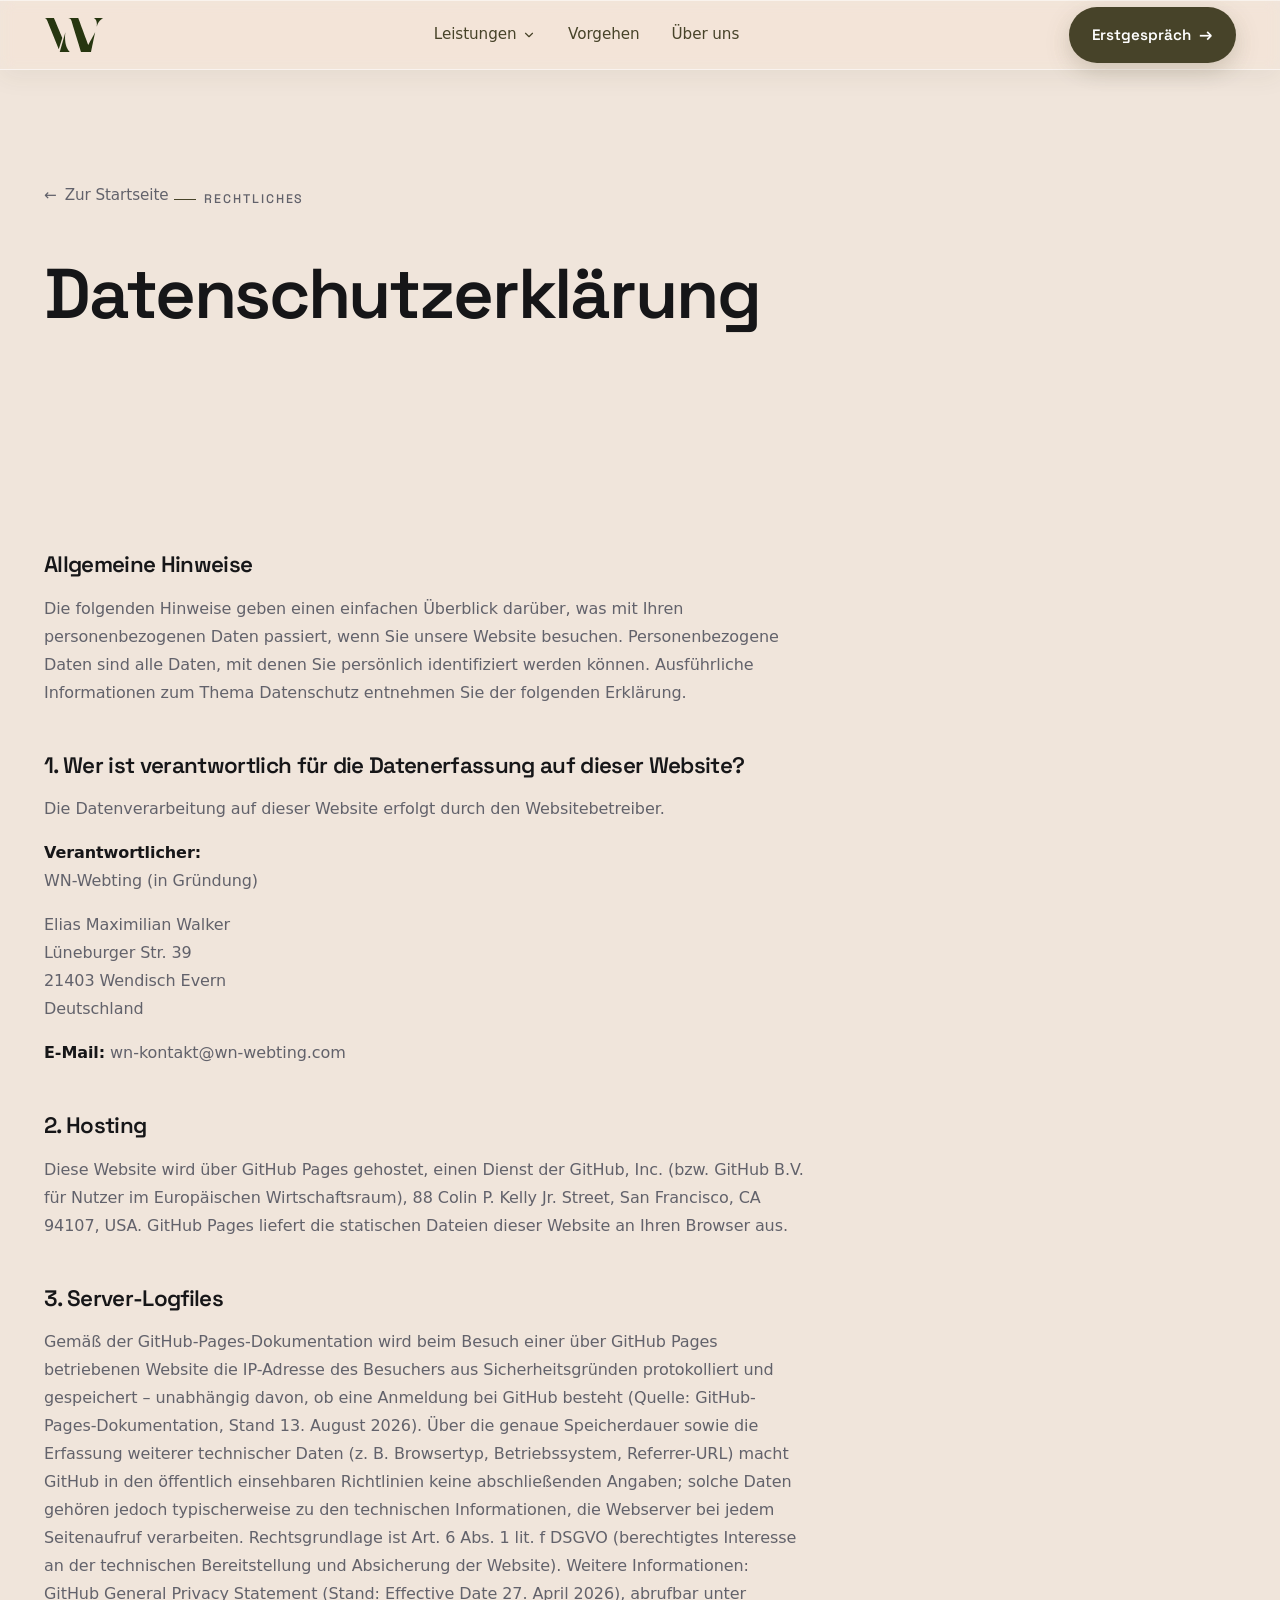
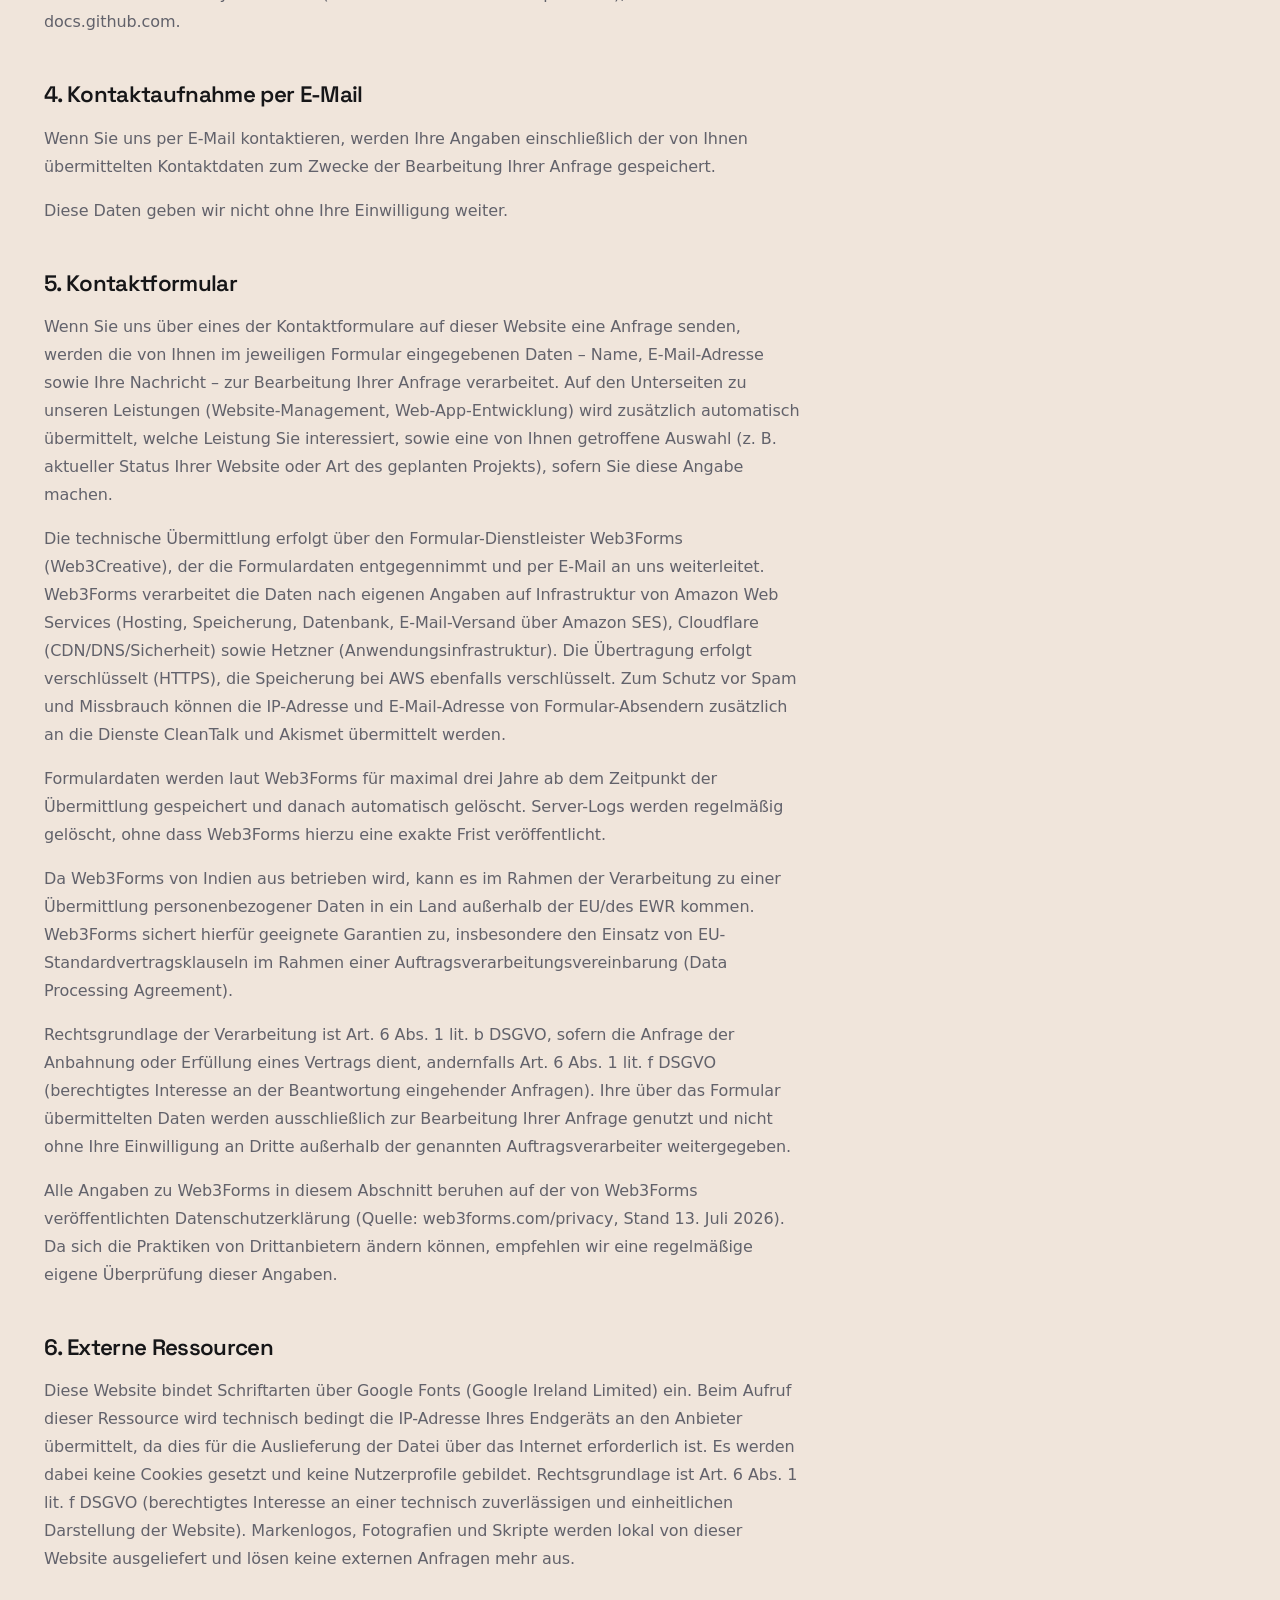
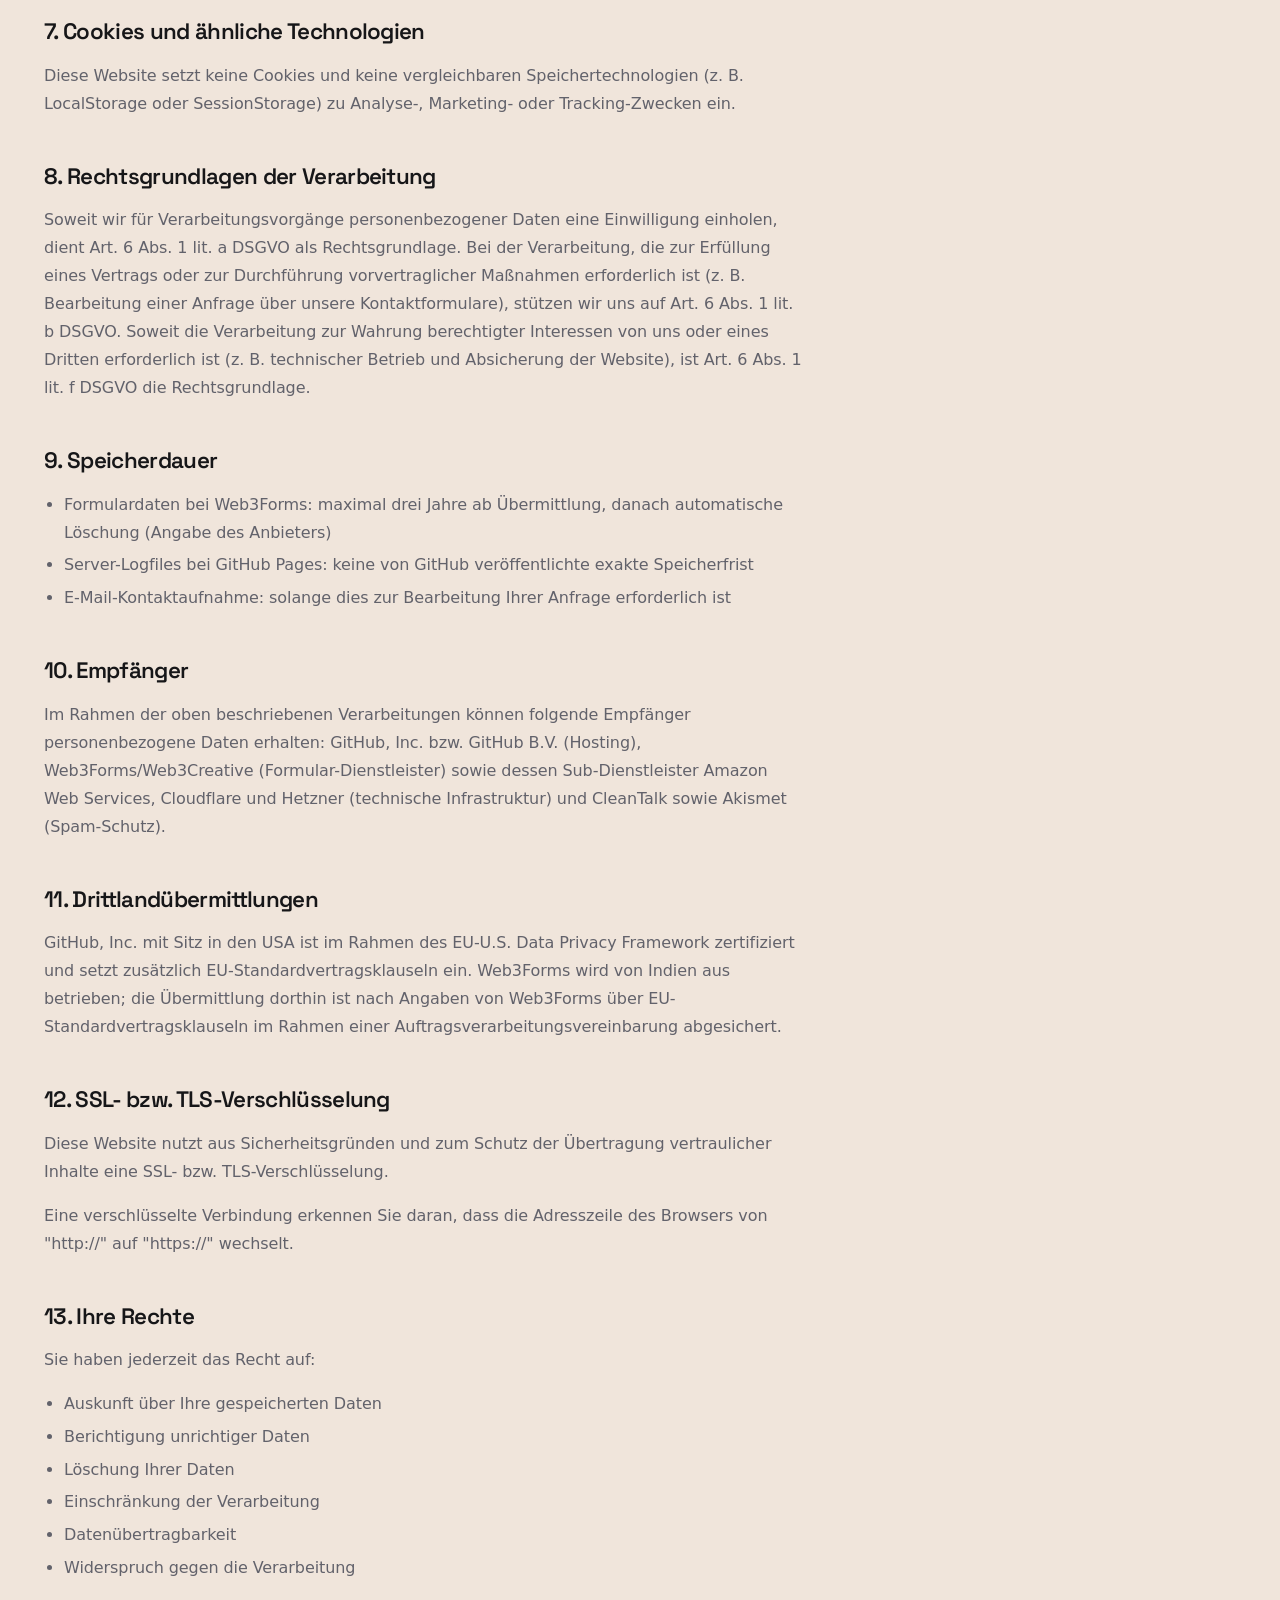
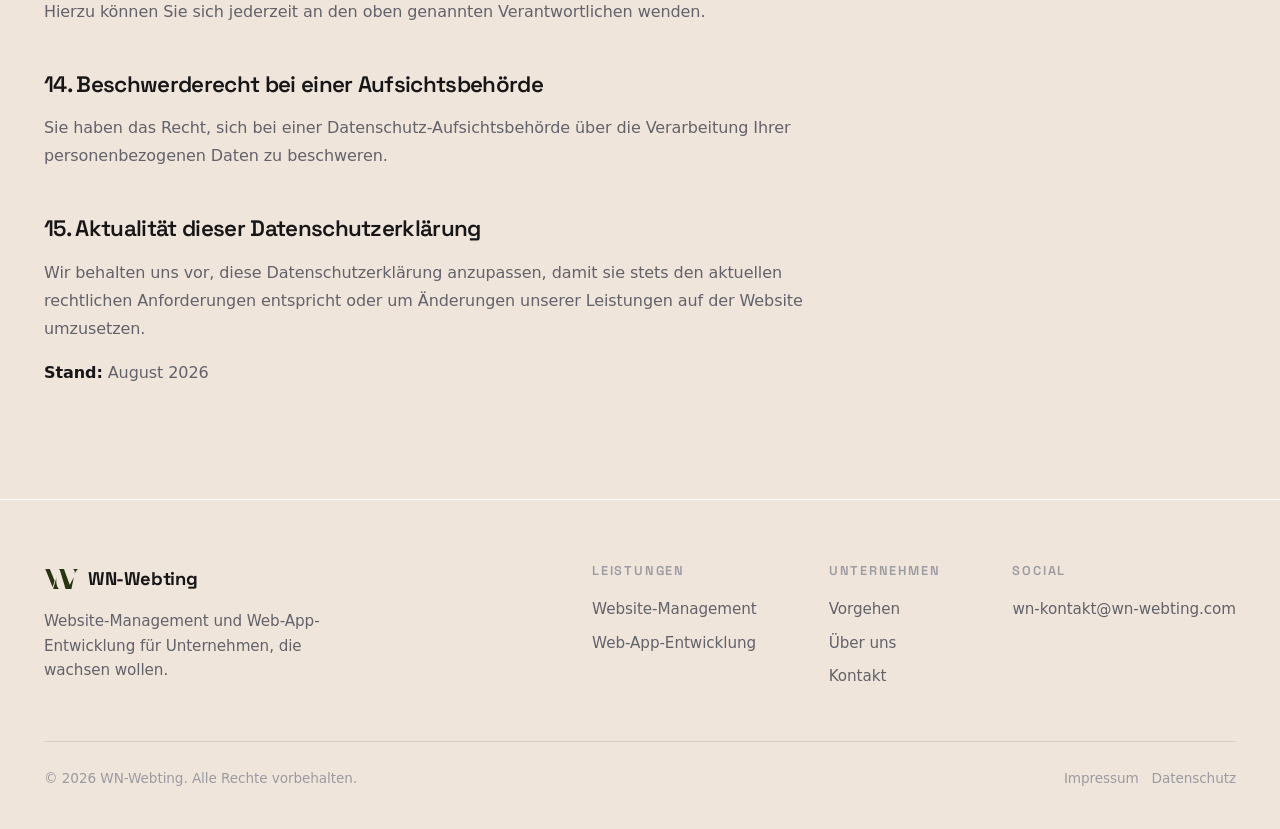
==== commit 5cc8b030: "Über-uns-Seite, Leistungen-Layout, Hero-Tippen, Website-Management-Hero, Feinschliff Co-Authored-By:" ====
--- a/datenschutz.html
+++ b/datenschutz.html
@@ -32,8 +32,7 @@
         </div>
       </div>
       <a href="index.html#vorgehen">Vorgehen</a>
-      <a href="index.html#werte">Werte</a>
-      <a href="index.html#kontakt">Kontakt</a>
+      <a href="ueber-uns.html">Über uns</a>
     </nav>
     <div class="nav-cta">
       <a href="index.html#kontakt" class="btn btn-primary" data-magnetic>Erstgespräch <span class="btn-arrow">&rarr;</span></a>
@@ -187,7 +186,7 @@
         <div class="foot-col">
           <h4>Unternehmen</h4>
           <a href="index.html#vorgehen">Vorgehen</a>
-          <a href="index.html#werte">Werte</a>
+          <a href="ueber-uns.html">Über uns</a>
           <a href="index.html#kontakt">Kontakt</a>
         </div>
         <div class="foot-col">
--- a/styles.css
+++ b/styles.css
@@ -1010,3 +1010,184 @@
 .results .metric span{ margin-top:.6rem; }
 .results .metric{ padding:18px 12px; }
 .results .metric b{ font-size:clamp(1.5rem,2.7vw,2.5rem); overflow-wrap:normal; word-break:normal; }
+
+/* Kontaktkasten in Hintergrundfarbe, liegt über dem grünen Band */
+.cta-inner{ background:#F0E5DB; }
+#kontakt .cta-inner{ position:relative; z-index:1; }
+
+/* Leistungen: kompakter – schmaleres Raster, flachere Bilder, kleinere Texte */
+#leistungen .services-grid--two{ max-width:900px; margin-left:auto; margin-right:auto; gap:28px; }
+#leistungen .service-media{ aspect-ratio:16/9; margin-bottom:18px; }
+#leistungen .service-card h3{ font-size:1.3rem; margin-bottom:.6rem; }
+#leistungen .service-card p{ font-size:.92rem; line-height:1.55; }
+#leistungen .service-card .btn{ margin-top:1.2rem; padding:.7rem 1.2rem; font-size:.9rem; }
+/* Leistungen: Karten weiter auseinander, Kartengröße bleibt */
+#leistungen .services-grid--two{ max-width:970px; column-gap:96px; }
+@media (max-width:860px){ #leistungen .services-grid--two{ max-width:none; column-gap:0; row-gap:40px; } }
+
+/* Leistungen: pinker Schimmer-Rand nur um die Bilder, Texte bleiben ohne Rand */
+#leistungen .service-media{
+  position:relative; overflow:hidden;
+  box-shadow:0 14px 36px rgba(71,67,41,.10), 0 0 22px rgba(252,117,180,.18);
+}
+#leistungen .service-media::after{
+  content:""; position:absolute; inset:0; border-radius:inherit; padding:2px; pointer-events:none; z-index:2;
+  background:linear-gradient(115deg, rgba(252,117,180,.30) 0%, rgba(252,117,180,.95) 22%, rgba(255,214,234,1) 34%, rgba(252,117,180,.30) 52%, rgba(252,117,180,.30) 100%);
+  background-size:260% 260%; background-position:0% 50%;
+  animation:pinkShimmer 7s ease-in-out infinite;
+  -webkit-mask:linear-gradient(#000 0 0) content-box, linear-gradient(#000 0 0); -webkit-mask-composite:xor;
+  mask:linear-gradient(#000 0 0) content-box exclude, linear-gradient(#000 0 0);
+}
+#leistungen .service-card:hover .service-media{ box-shadow:0 18px 44px rgba(71,67,41,.14), 0 0 30px rgba(252,117,180,.30); }
+@media (prefers-reduced-motion:reduce){ #leistungen .service-media::after{ animation:none; background-position:30% 50%; } }
+
+/* Tippen der Hero-Überschrift + Unterstrich danach */
+.hero h1 .tw{ position:relative; }
+.hero h1.typing .tw{ opacity:0; }
+.hero h1.typing .tw.on{ opacity:1; }
+.hero h1.typing .tw.caret::after{
+  content:""; position:absolute; right:-.06em; top:.1em; width:.055em; height:.82em; background:var(--accent);
+  animation:twBlink .7s steps(1) infinite;
+}
+@keyframes twBlink{ 50%{ opacity:0; } }
+.hero h1.typing em::after{ animation:none; clip-path:inset(0 100% 0 0); }
+.hero h1.typed em::after{ animation:zapIn .9s .1s var(--ease) forwards; }
+
+/* Leistungen: Karten stehen einzeln untereinander, die erste bündig mit der Überschrift, ohne Kasten */
+#leistungen .services-grid--two{ max-width:none; margin:0; display:flex; flex-direction:column; gap:64px; }
+#leistungen .service-card{ width:min(500px,100%); background:none; box-shadow:none; border-radius:0; }
+#leistungen .service-card:nth-child(1){ align-self:flex-start; }
+#leistungen .service-card:nth-child(2){ align-self:flex-end; }
+@media (max-width:860px){ #leistungen .service-card:nth-child(n){ align-self:stretch; width:auto; } #leistungen .services-grid--two{ gap:44px; } }
+/* unsichtbare Fläche in Hintergrundfarbe: das Band blendet hinter der Schrift weich aus */
+#leistungen .service-card{ background:#F0E5DB; box-shadow:0 0 26px 8px #F0E5DB; }
+/* Leistungen: kein Hintergrund hinter den Texten, sie stehen direkt auf der Seite */
+#leistungen .service-card{ background:none; box-shadow:none; }
+/* Schrift bleibt auch dort lesbar, wo das Band dahinter läuft (heller Schriftrand statt Hintergrundfläche) */
+#leistungen .service-card h3, #leistungen .service-card p{
+  text-shadow:0 0 2px #F0E5DB, 0 0 4px #F0E5DB, 0 0 8px #F0E5DB, 0 0 14px #F0E5DB, 0 0 20px #F0E5DB;
+}
+/* Schrift passt sich an: auf Sand dunkel, über dem grünen Band hell (Mischmodus), ganz ohne Hintergrundfläche */
+#leistungen .service-card h3, #leistungen .service-card p{ text-shadow:none; mix-blend-mode:difference; }
+#leistungen .service-card h3{ color:#fff; }
+#leistungen .service-card p{ color:#b4b4b4; }
+
+/* Leistungen: Bild und Text nebeneinander – Website-Management: Text rechts vom Bild, Web-App: Text links vom Bild */
+#leistungen .service-card h3, #leistungen .service-card p{ mix-blend-mode:normal; text-shadow:none; }
+#leistungen .service-card h3{ color:var(--text); }
+#leistungen .service-card p{ color:var(--muted); }
+@media (min-width:861px){
+  #leistungen .service-card{
+    width:min(880px,100%); display:grid; align-content:center; align-items:start;
+    grid-template-columns:500px 1fr; column-gap:44px; grid-template-rows:auto auto auto;
+  }
+  #leistungen .service-card .service-media{ grid-column:1; grid-row:1 / span 3; margin-bottom:0; }
+  #leistungen .service-card h3{ grid-column:2; grid-row:1; align-self:end; margin:0 0 .7rem; }
+  #leistungen .service-card p{ grid-column:2; grid-row:2; flex:none; }
+  #leistungen .service-card .btn{ grid-column:2; grid-row:3; align-self:start; justify-self:start; margin-top:1.3rem; margin-left:0; }
+  #leistungen .service-card:nth-child(2){ grid-template-columns:1fr 500px; margin-top:-70px; }
+  #leistungen .service-card:nth-child(2) .service-media{ grid-column:2; }
+  #leistungen .service-card:nth-child(2) h3, #leistungen .service-card:nth-child(2) p, #leistungen .service-card:nth-child(2) .btn{ grid-column:1; }
+  #leistungen .service-card:nth-child(2) h3, #leistungen .service-card:nth-child(2) p{ text-align:right; }
+  #leistungen .service-card:nth-child(2) .btn{ justify-self:end; }
+}
+
+/* Feinschliff: Karten über volle Breite, Textbreite begrenzt, Text von Karte 2 wird per Skript neben das Band geschoben */
+@media (min-width:861px){
+  #leistungen .service-card{ width:100%; }
+  #leistungen .service-card:nth-child(2){ margin-top:-30px; }
+  #leistungen .service-card p{ max-width:380px; }
+  #leistungen .service-card:nth-child(2) p{ margin-left:auto; }
+  #leistungen .service-card:nth-child(2) h3, #leistungen .service-card:nth-child(2) p, #leistungen .service-card:nth-child(2) .btn{ padding-left:var(--padl,0); }
+  #leistungen .service-card:nth-child(2) .btn{ margin-left:var(--padl,0); padding-left:1.2rem; }
+}
+@media (min-width:861px){
+  #leistungen .service-card:nth-child(2) h3, #leistungen .service-card:nth-child(2) p{ padding-left:0; margin-left:var(--padl,0); max-width:none; }
+  #leistungen .service-card:nth-child(2) .btn{ margin-left:var(--padl,0); }
+}
+/* Web-App-Entwicklung: Text linksbündig, Karte ca. 1 cm tiefer */
+@media (min-width:861px){
+  #leistungen .service-card:nth-child(2){ margin-top:8px; }
+  #leistungen .service-card:nth-child(2) h3, #leistungen .service-card:nth-child(2) p{ text-align:left; }
+  #leistungen .service-card:nth-child(2) p{ max-width:380px; }
+  #leistungen .service-card:nth-child(2) .btn{ justify-self:start; }
+}
+@media (min-width:861px){ #leistungen .service-card:nth-child(2){ margin-top:27px; } }
+/* Hero: die beiden Buttons ca. 1 cm höher (Überschrift bleibt an ihrer Stelle) */
+.hero .hero-actions{ position:relative; top:-38px; }
+
+/* Website-Management: Hero komplett in Hintergrundfarbe (ohne die Linien-Animation), Überschrift in Mocha Green */
+.page-hero--plain:not(.page-hero--video)::before{
+  display:block; content:""; position:absolute; inset:0; z-index:0; pointer-events:none;
+  background:#F0E5DB;
+  -webkit-mask-image:linear-gradient(180deg,#000 82%,transparent 100%); mask-image:linear-gradient(180deg,#000 82%,transparent 100%);
+}
+.page-hero--plain h1{ color:#474329; }
+
+/* „Alle Leistungen": ganz oben direkt unter der Menüzeile, eigene Zeile; Überschrift bleibt an ihrer Stelle */
+.page-hero:has(.back-link[href$="#leistungen"]){ padding-top:26px; }
+.page-hero .back-link[href$="#leistungen"]{ display:flex; width:fit-content; margin-bottom:calc(2rem + 46px); }
+
+/* „Alle Leistungen" und „Leistung" gemeinsam ganz oben in einer Zeile unter der Menüzeile */
+.page-hero:has(.back-link[href$="#leistungen"]) .back-link{ display:inline-flex; margin:0 1.4rem 0 0; vertical-align:middle; }
+.page-hero:has(.back-link[href$="#leistungen"]) .eyebrow{ vertical-align:middle; }
+.page-hero:has(.back-link[href$="#leistungen"]) h1{ margin-top:112px; }
+
+/* Website-Management: Überschrift größer, in Großbuchstaben, über die ganze Seitenbreite */
+.page-hero--plain h1{
+  max-width:none; text-transform:uppercase; letter-spacing:-.035em; line-height:.98;
+  font-size:clamp(2.3rem,6.4vw,6rem);
+}
+
+/* „Websites," groß oben links (Buchstabenhöhe ca. 3 cm), der Rest der Überschrift kleiner darunter */
+.page-hero--plain h1{ font-size:clamp(1.7rem,3.8vw,3.6rem); margin-top:30px; }
+.page-hero--plain h1 .h1-big{ display:block; font-size:clamp(4rem,11vw,10rem); line-height:.9; letter-spacing:-.045em; margin-bottom:.12em; }
+.page-hero:has(.back-link[href$="#leistungen"]) h1.h1-wrap, .page-hero--plain h1{ margin-top:6px; }
+.page-hero--plain h1 .h1-big{ margin-top:0; }
+.page-hero.page-hero--plain:has(.back-link[href$="#leistungen"]) h1{ margin-top:4px; }
+/* „Die Besucher zu Kunden machen." mit Buchstabenhöhe ca. 2 cm */
+.page-hero.page-hero--plain h1{ font-size:clamp(2rem,7.3vw,6.6rem); line-height:.95; }
+.page-hero--plain h1 .h1-big{ font-size:clamp(4rem,11vw,10rem); }
+/* „DIE BESUCHER ZU KUNDEN MACHEN." rechtsbündig, „WEBSITES," bleibt links */
+.page-hero--plain h1{ text-align:right; }
+.page-hero--plain h1 .h1-big{ text-align:left; }
+/* nur „DIE BESUCHER" rechtsbündig, „ZU KUNDEN MACHEN." wieder links darunter */
+.page-hero--plain h1{ text-align:left; }
+.page-hero--plain h1 .h1-right{ display:block; text-align:right; }
+.page-hero--plain h1 .h1-rest{ display:block; text-align:left; }
+/* Website-Management: kleiner Text unter der Überschrift vorerst ausgeblendet (zum Zurückholen diese Zeile entfernen) */
+.page-hero--plain .lead{ display:none; }
+/* Website-Management: Hero füllt den Bildschirm, die Buttons stehen ganz unten mittig */
+.page-hero--plain{ min-height:calc(100dvh - 70px); display:flex; flex-direction:column; padding-bottom:44px; }
+.page-hero--plain > .wrap{ flex:1; display:flex; flex-direction:column; }
+.page-hero--plain .hero-actions{ margin-top:auto; justify-content:center; }
+.page-hero--plain > .wrap{ display:grid; grid-template-columns:max-content max-content 1fr; grid-template-rows:auto auto 1fr auto; align-items:center; }
+.page-hero--plain .back-link{ grid-column:1; grid-row:1; margin:0 !important; }
+.page-hero--plain .eyebrow{ grid-column:2; grid-row:1; margin:0 0 0 1.4rem; }
+.page-hero--plain h1{ grid-column:1 / -1; grid-row:2; }
+.page-hero--plain .lead{ grid-column:1 / -1; grid-row:3; }
+.page-hero--plain .hero-actions{ grid-column:1 / -1; grid-row:4; align-self:end; justify-content:center; margin-top:0; }
+/* Buttons ca. 2 cm tiefer */
+.page-hero--plain .hero-actions{ position:relative; top:76px; }
+/* alle Zeilen der Überschrift gleich hoch wie „WEBSITES," */
+.page-hero--plain h1 .h1-right, .page-hero--plain h1 .h1-rest{ font-size:clamp(4rem,11vw,10rem); line-height:.9; letter-spacing:-.045em; }
+.page-hero.page-hero--plain h1{ font-size:clamp(4rem,11vw,10rem); line-height:.9; }
+/* Überschrift ca. 0,5 cm kleiner (Buchstabenhöhe) */
+.page-hero--plain h1 .h1-big, .page-hero--plain h1 .h1-right, .page-hero--plain h1 .h1-rest, .page-hero.page-hero--plain h1{ font-size:clamp(3.4rem,9.1vw,8.3rem); }
+/* „Kunden" in pinker Schnörkelschrift, leicht schräg */
+.page-hero--plain h1 .h1-script{
+  display:inline-block; font-family:"Dancing Script","Brush Script MT",cursive; font-weight:700;
+  color:#FC75B4; text-transform:none; letter-spacing:0; font-size:1.18em; line-height:.9;
+  transform:rotate(-5deg); transform-origin:0 70%; margin-left:.06em;
+}
+/* „Kunden" in Mrs Saint Delafield, ca. 0,5 cm tiefer */
+.page-hero--plain h1 .h1-script{
+  font-family:"Mrs Saint Delafield","Dancing Script",cursive; font-weight:400; font-size:1.75em; line-height:.8;
+  transform:translateY(19px) rotate(-5deg); transform-origin:0 70%;
+}
+.page-hero--plain h1 .h1-script{ font-size:1.5em; }
+/* Buttons 1 cm höher als zuvor */
+.page-hero--plain .hero-actions{ top:38px; }
+/* „MACHEN." und die Buttons je 0,5 cm höher */
+.page-hero--plain h1 .h1-rest + .h1-right{ position:relative; top:-19px; }
+.page-hero--plain .hero-actions{ top:19px; }
